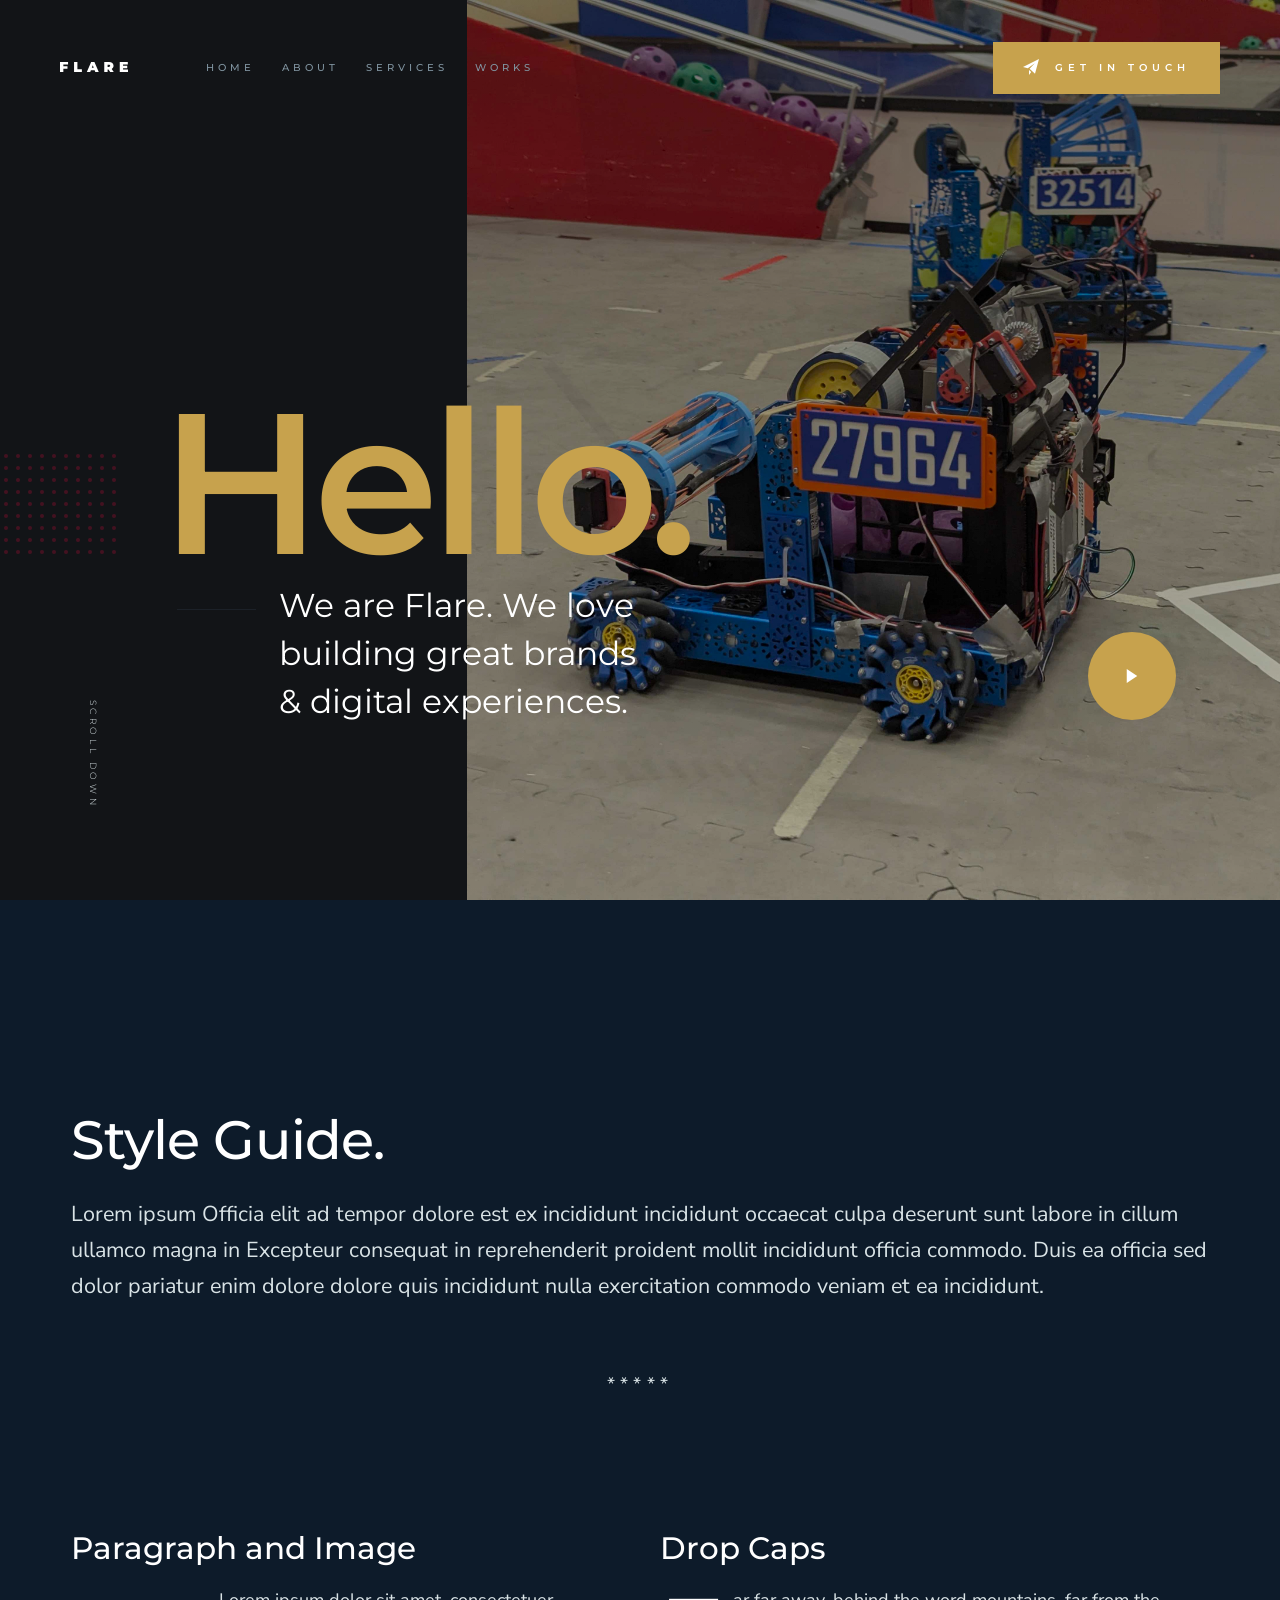
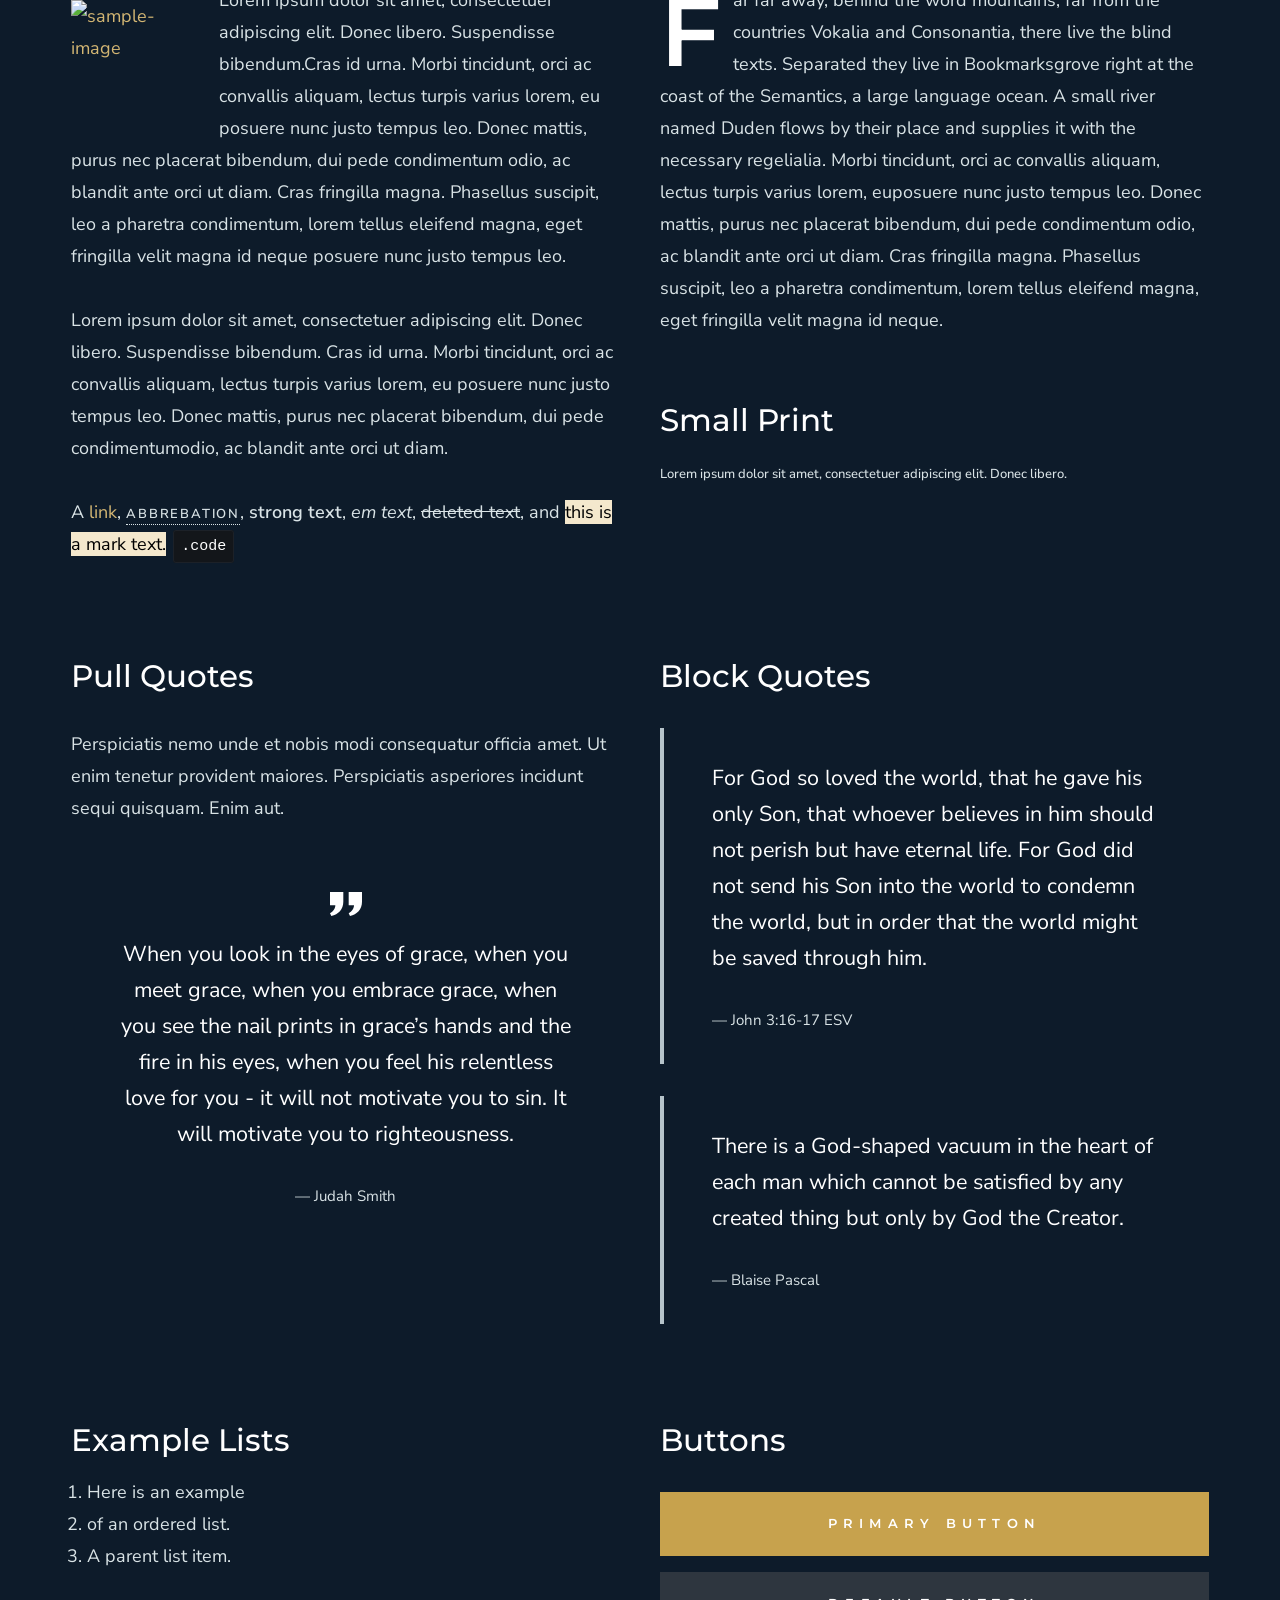
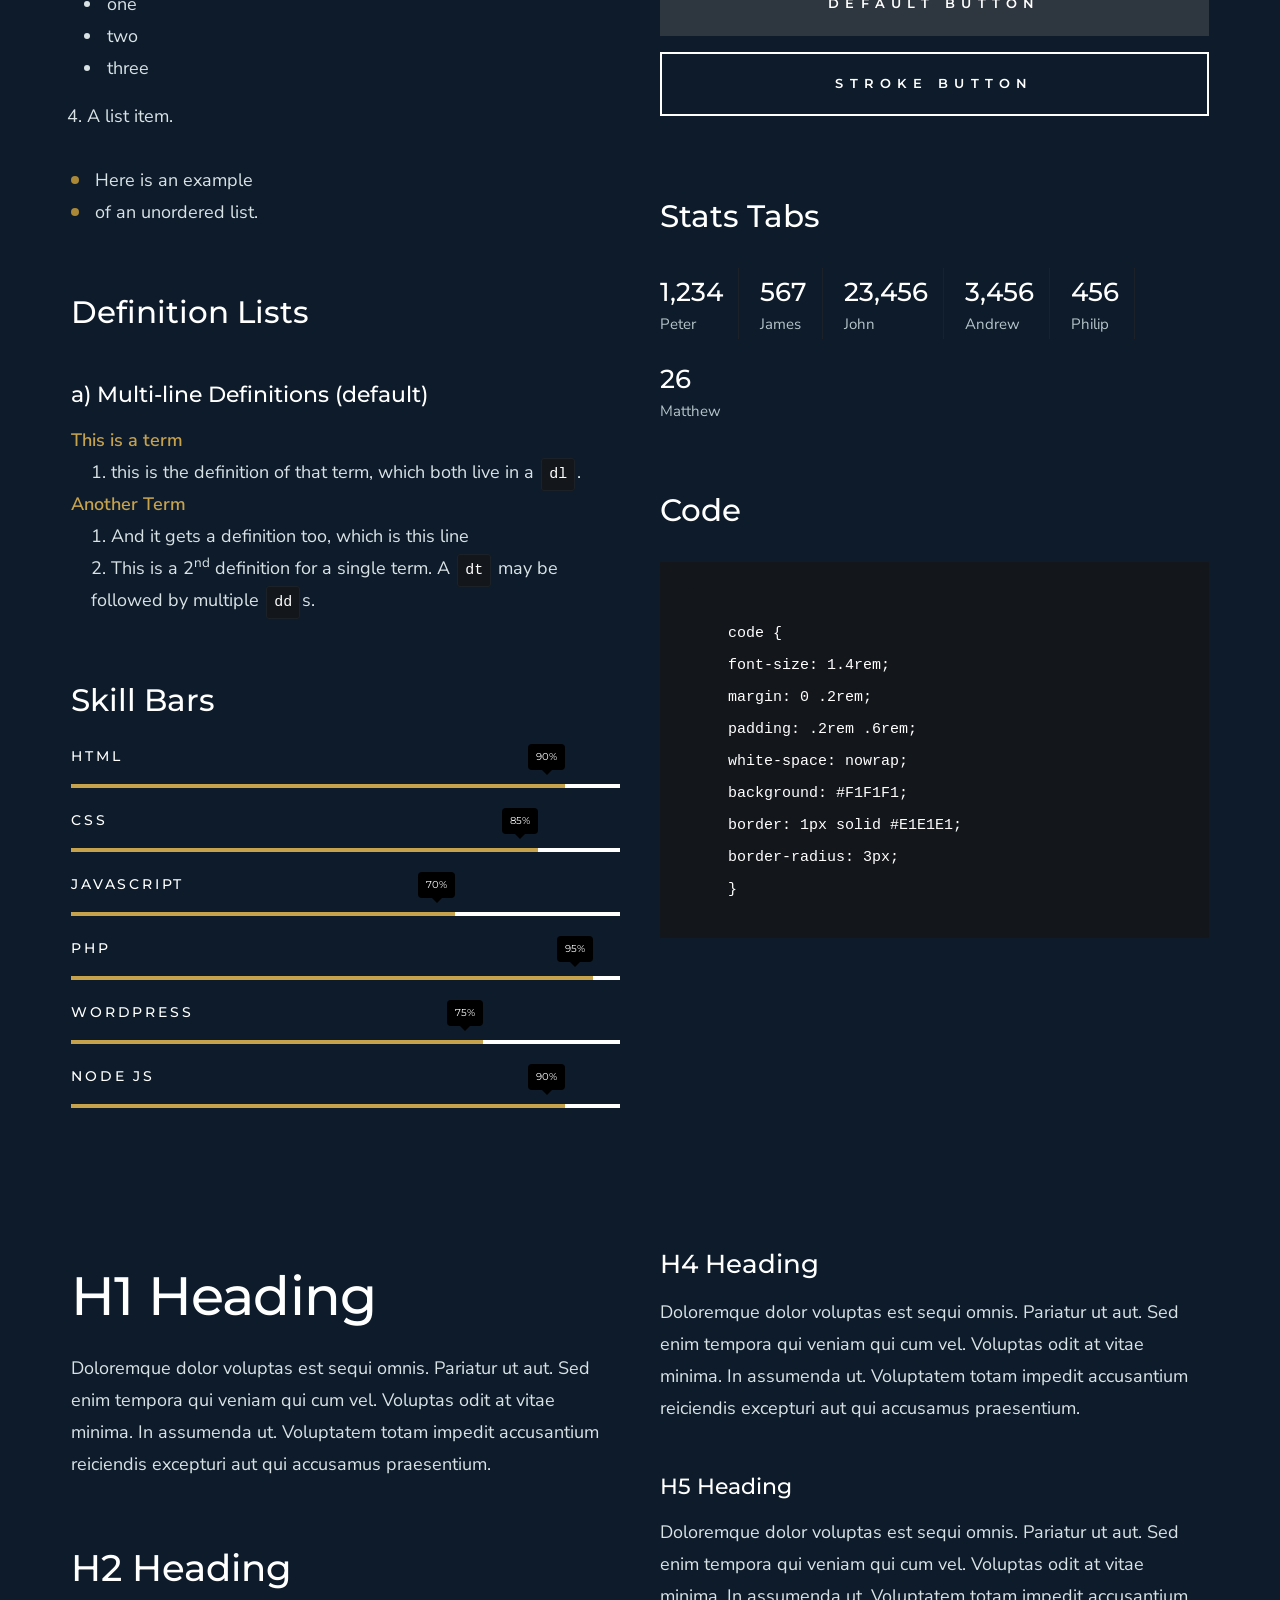
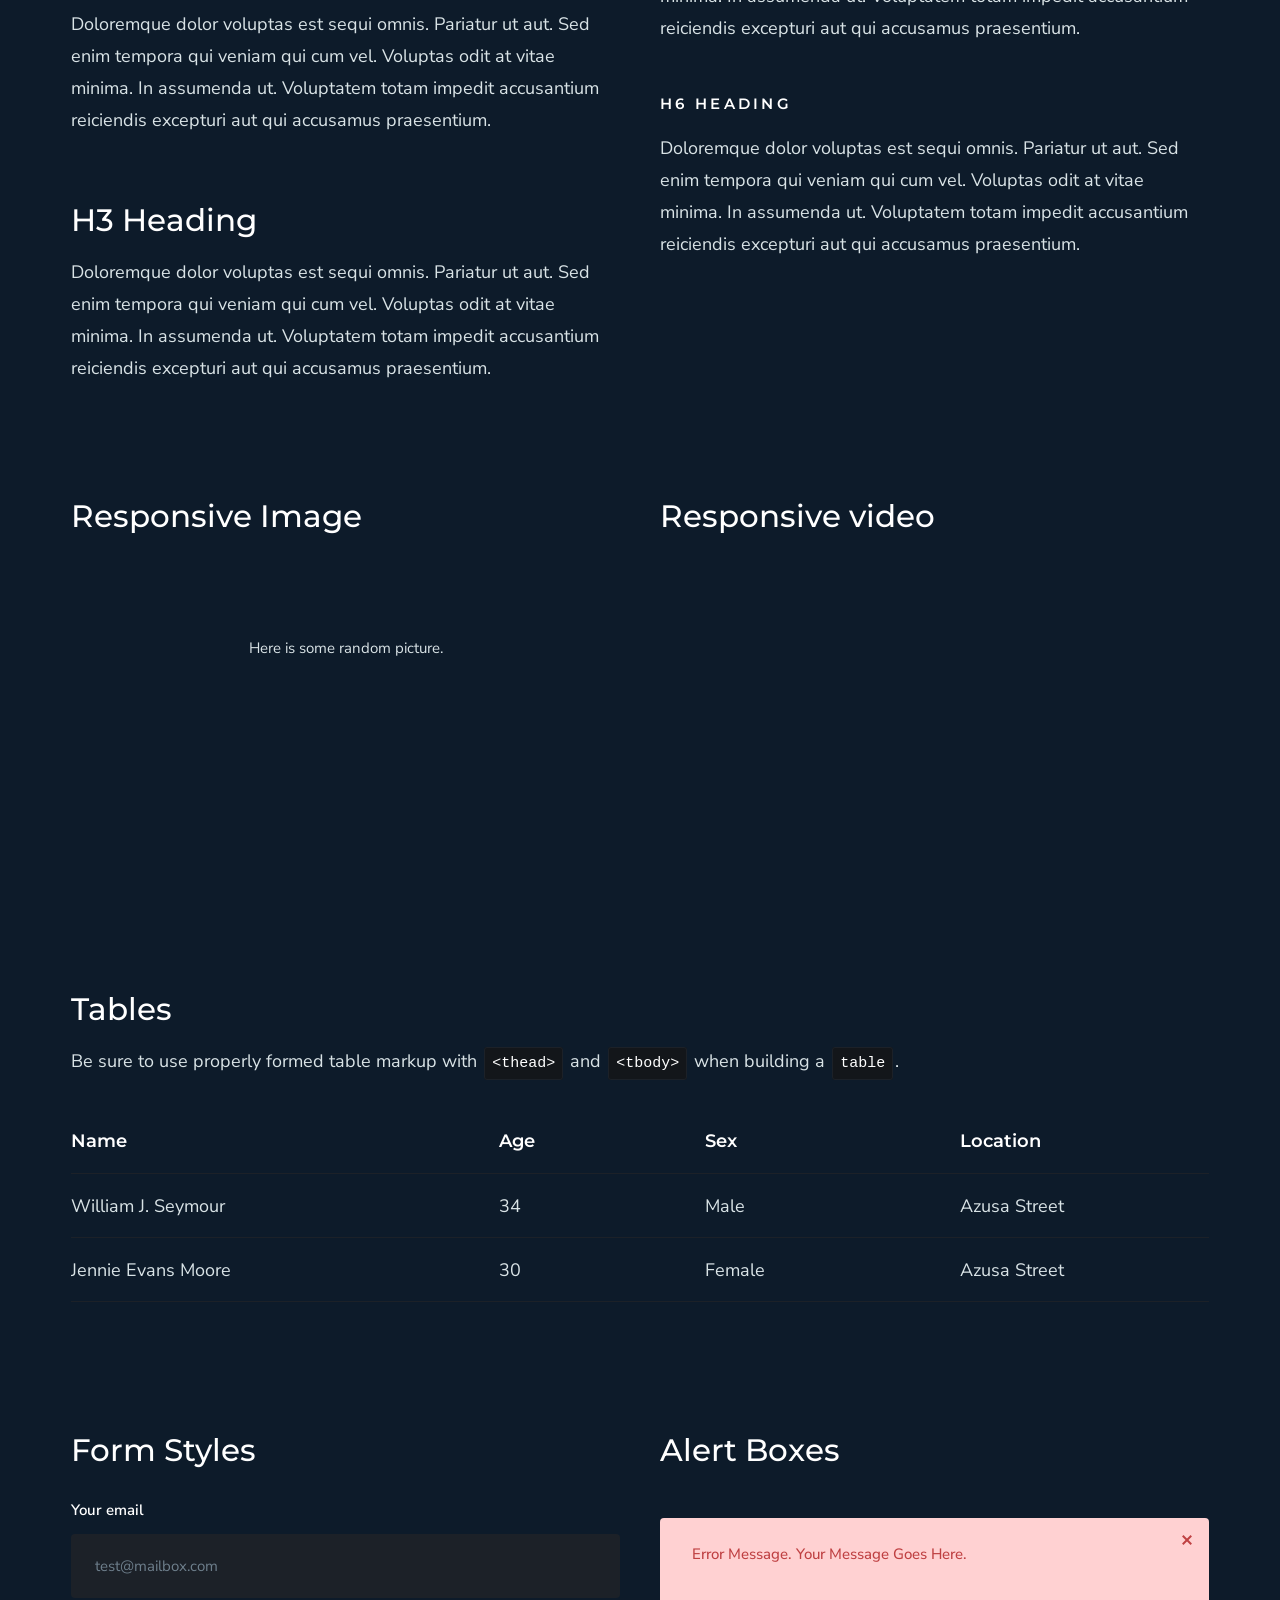
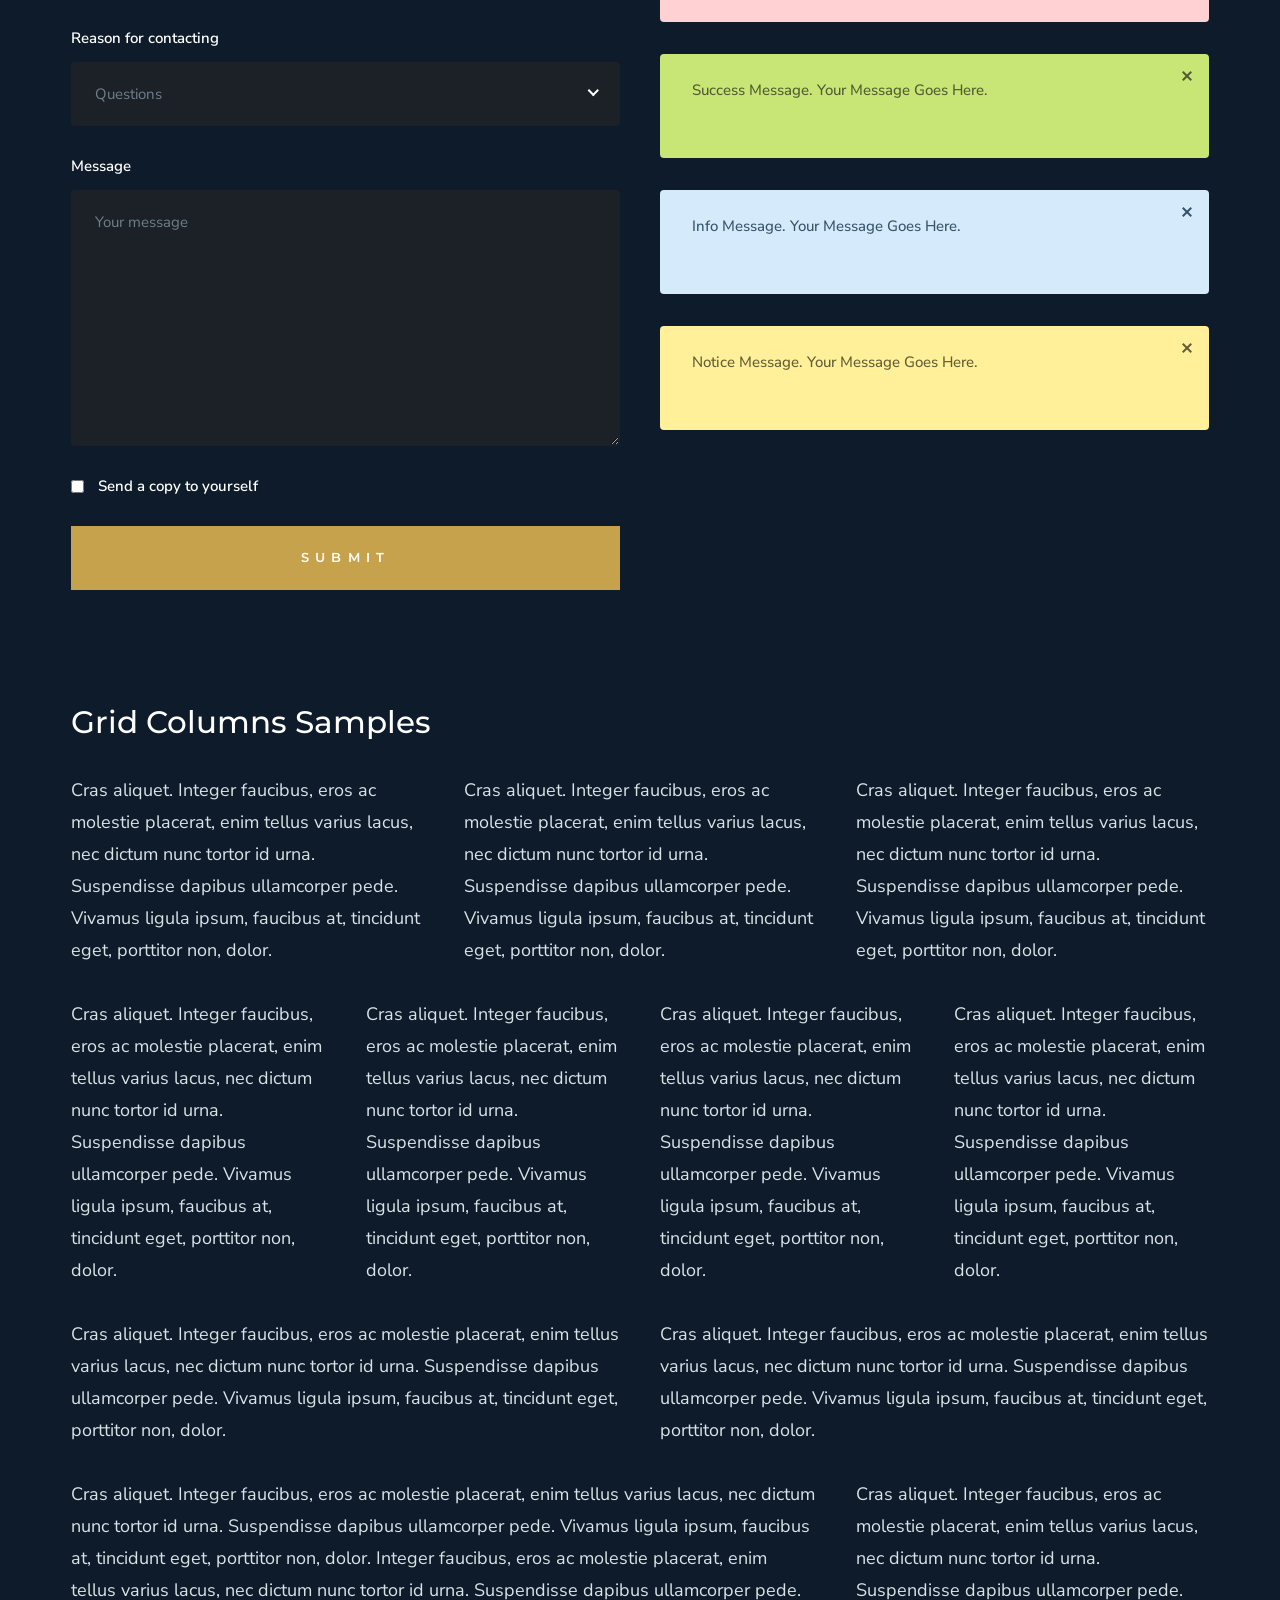
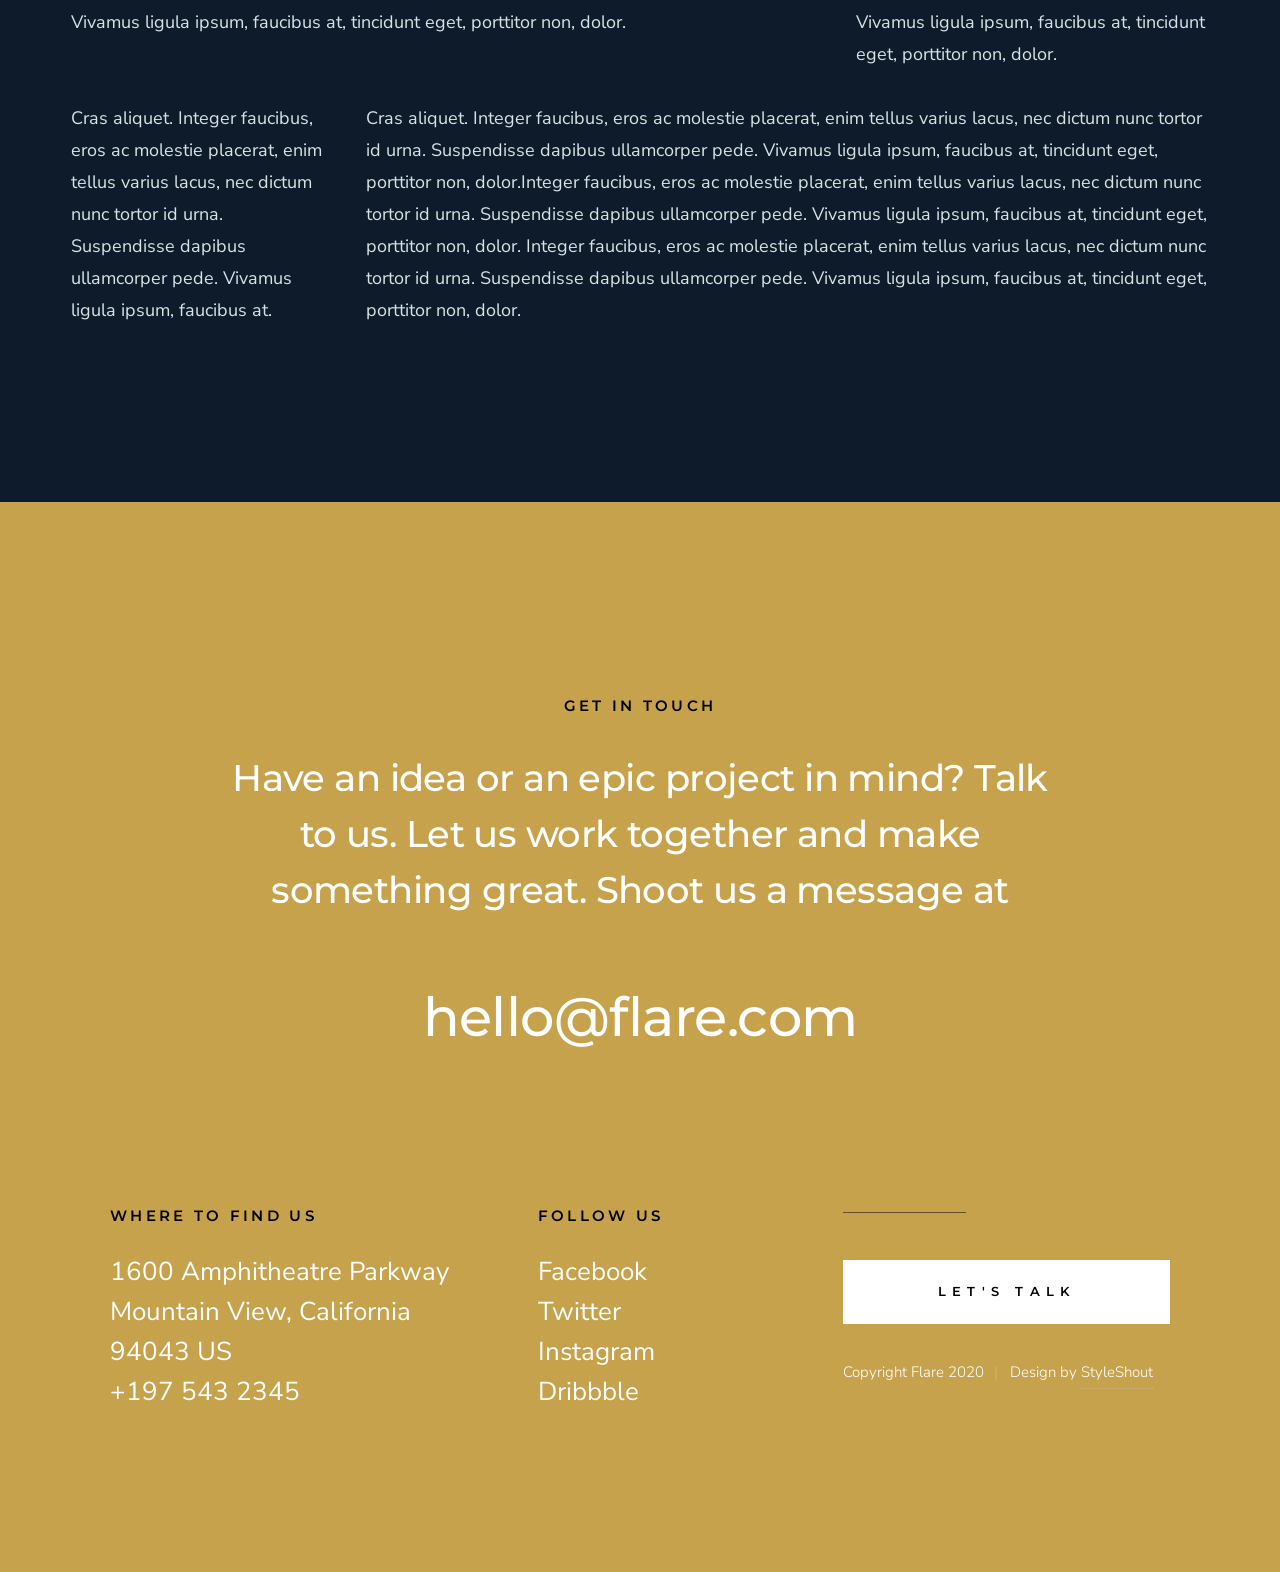
==== styles.html @ 4cb23b4b "init" ====
<!DOCTYPE html>
<html class="no-js" lang="en">
<head>

    <!--- basic page needs
    ================================================== -->
    <meta charset="utf-8">
    <title>Flare - Styles</title>
    <meta name="description" content="">
    <meta name="author" content="">

    <!-- mobile specific metas
    ================================================== -->
    <meta name="viewport" content="width=device-width, initial-scale=1">

    <!-- CSS
    ================================================== -->
    <link rel="stylesheet" href="css/styles.css">
    <link rel="stylesheet" href="css/vendor.css">

    <style type="text/css" media="screen">
        .s-styles { 
            background-color: var(--color-bg);
            padding-top: calc(6.5 * var(--space));
            padding-bottom: calc(4.5 * var(--space));
            position: relative;
        }
        .s-styles .intro h1 {
            margin-top: 0;
        }
    </style>

    <!-- script
    ================================================== -->
    <script src="js/modernizr.js"></script>
    <script defer src="js/fontawesome/all.min.js"></script>

    <!-- favicons
    ================================================== -->
    <link rel="apple-touch-icon" sizes="180x180" href="apple-touch-icon.png">
    <link rel="icon" type="image/png" sizes="32x32" href="favicon-32x32.png">
    <link rel="icon" type="image/png" sizes="16x16" href="favicon-16x16.png">
    <link rel="manifest" href="site.webmanifest">

</head>

<body id="top">


    <!-- preloader
    ================================================== -->
    <div id="preloader">
        <div id="loader" class="dots-fade">
            <div></div>
            <div></div>
            <div></div>
        </div>
    </div>


    <!-- header
    ================================================== -->
    <header class="s-header">

        <div class="s-header__logo">
            <a href="index.html">
                <img src="images/logo.svg" alt="Homepage">
            </a>
        </div>

        <div class="s-header__content">
    
            <nav class="s-header__nav-wrap">
                <ul class="s-header__nav">
                    <li><a href="index.html#hero" title="Intro">Home</a></li>
                    <li><a href="index.html#about" title="About">About</a></li>
                    <li><a href="index.html#services" title="Services">Services</a></li>
                    <li><a href="index.html#portfolio" title="Works">Works</a></li>
                </ul>
            </nav> <!-- end s-header__nav-wrap -->

            <a href="mailto:#0" class="btn btn--primary btn--small">
                <svg xmlns="http://www.w3.org/2000/svg" width="24" height="24" viewBox="0 0 24 24"><path d="M24 0l-6 22-8.129-7.239 7.802-8.234-10.458 7.227-7.215-1.754 24-12zm-15 16.668v7.332l3.258-4.431-3.258-2.901z"/></svg>
                Get In Touch
            </a>

        </div> <!-- end header-content -->

        <a class="s-header__menu-toggle" href="#0"><span>Menu</span></a>

    </header> <!-- end s-header -->


    <!-- hero
    ================================================== -->
    <section id="hero" class="s-hero target-section">

        <div class="s-hero__bg">
            <div class="gradient-overlay"></div>
        </div>

        <div class="row s-hero__content">
            <div class="column">

                <h1>Hello.</h1>
                <div class="s-hero__content-about">

                    <p>
                    We are Flare. We love <br>
                    building great brands <br>
                    & digital experiences.
                    </p>
    
                    <footer>
                        <div class="s-hero__content-social">
                            <a href="#0"><i class="fab fa-facebook-f" aria-hidden="true"></i></a>
                            <a href="#0"><i class="fab fa-twitter" aria-hidden="true"></i></a>
                            <a href="#0"><i class="fab fa-instagram" aria-hidden="true"></i></a>
                            <a href="#0"><i class="fab fa-dribbble" aria-hidden="true"></i></a>
                        </div>
                    </footer>
                </div>

            </div>
        </div>

        <div class="s-hero__video">
            <a class="s-hero__video-link" href="https://player.vimeo.com/video/117310401?color=01aef0&amp;title=0&amp;byline=0&amp;portrait=0" data-lity="">
                <svg xmlns="http://www.w3.org/2000/svg" width="24" height="24" viewBox="0 0 24 24"><path d="M21 12l-18 12v-24z"/></svg>
                <span class="s-hero__video-text">Play Video</span>
            </a>
        </div>

        <div class="s-hero__scroll">
            <a href="#styles" class="s-hero__scroll-link smoothscroll">
                Scroll Down
            </a>
        </div>

    </section> <!-- end s-hero -->


    <!-- s-styles
    ================================================== -->
    <section id="styles" class="s-styles">

        <div class="row">

            <div class="column large-12 intro">

                <h1>Style Guide.</h1>

                <p class="lead">Lorem ipsum Officia elit ad tempor dolore est ex incididunt incididunt occaecat culpa deserunt 
                sunt labore in cillum ullamco magna in Excepteur consequat in reprehenderit proident mollit incididunt officia commodo.
                Duis ea officia sed dolor pariatur enim dolore dolore quis incididunt nulla exercitation commodo veniam et ea incididunt.
                </p>

                <hr class="fancy">
            </div>

        </div> <!-- end row -->

        <div class="row">

            <div class="column large-6 tab-12">

                <h3>Paragraph and Image</h3>

                <p><a href="#"><img width="120" height="120" class="h-pull-left" alt="sample-image" src="images/sample-image.jpg"></a>
                Lorem ipsum dolor sit amet, consectetuer adipiscing elit. Donec libero. Suspendisse bibendum.Cras id urna. Morbi 
                tincidunt, orci ac convallis aliquam, lectus turpis varius lorem, eu posuere nunc justo tempus leo. Donec mattis, 
                purus nec placerat bibendum, dui pede condimentum odio, ac blandit ante orci ut diam. Cras fringilla magna. 
                Phasellus suscipit, leo a pharetra condimentum, lorem tellus eleifend magna, eget fringilla velit magna id 
                neque posuere nunc justo tempus leo. </p>

                <p>
                Lorem ipsum dolor sit amet, consectetuer adipiscing elit. Donec libero. Suspendisse bibendum. Cras id urna. 
                Morbi tincidunt, orci ac convallis aliquam, lectus turpis varius lorem, eu posuere nunc justo tempus leo. 
                Donec mattis, purus nec placerat bibendum, dui pede condimentumodio, ac blandit ante orci ut diam.	
                </p>

                <p>A <a href="#">link</a>,
                <abbr title="this really isn't a very good description">abbrebation</abbr>,
                <strong>strong text</strong>,
                <em>em text</em>,
                <del>deleted text</del>, and
                <mark>this is a mark text.</mark>
                <code>.code</code>
                </p>

            </div>

            <div class="column large-6 tab-12">

                <h3>Drop Caps</h3>

                <p class="drop-cap">Far far away, behind the word mountains, far from the countries Vokalia and Consonantia,
                there live the blind texts. Separated they live in Bookmarksgrove right at the coast of the
                Semantics, a large language ocean. A small river named Duden flows by their place and supplies it with the 
                necessary regelialia. Morbi tincidunt, orci ac convallis aliquam, lectus turpis varius lorem, 
                euposuere nunc justo tempus leo. Donec mattis, purus nec placerat bibendum, dui pede condimentum odio, 
                ac blandit ante orci ut diam. Cras fringilla magna. Phasellus suscipit, leo a pharetra condimentum, 
                lorem tellus eleifend magna, eget fringilla velit magna id neque.
                </p>

                <h3>Small Print</h3>

                <p><small>Lorem ipsum dolor sit amet, consectetuer adipiscing elit. Donec libero.</small></p>

            </div>

        </div> <!-- end row -->

        <div class="row">

            <div class="column large-6 tab-12">

                <h3 class="h-add-bottom">Pull Quotes</h3>

                <p>
                Perspiciatis nemo unde et nobis modi consequatur officia amet. Ut enim 
                tenetur provident maiores. Perspiciatis asperiores incidunt sequi 
                quisquam. Enim aut. 
                </p>

                <figure class="pull-quote">
                    <blockquote>
                        <p>
                        When you look in the eyes of grace, when you meet grace, 
                        when you embrace grace, when you see the nail prints in 
                        grace’s hands and the fire in his eyes, when you feel his 
                        relentless love for you - it will not motivate you to sin. 
                        It will motivate you to righteousness.
                        </p>

                        <footer>
                            <cite>Judah Smith</cite>
                        </footer>
                    </blockquote>
                </figure>

            </div>

            <div class="column large-6 tab-12">

                <h3 class="h-add-bottom">Block Quotes</h3>

                <blockquote cite="http://where-i-got-my-info-from.com">
                    <p>
                    For God so loved the world, that he gave his only Son, that whoever believes in 
                    him should not perish but have eternal life. For God did not send his Son into 
                    the world to condemn the world, but in order that the world might be 
                    saved through him.
                    </p>

                    <footer>
                        <cite>
                            <a href="#0">John 3:16-17 ESV</a>
                        </cite>
                    </footer>

                </blockquote>

                <blockquote>
                    <p>There is a God-shaped vacuum in the heart of each man which cannot be satisfied 
                    by any created thing but only by God the Creator.</p>

                    <footer>
                        <cite>Blaise Pascal</cite>
                    </footer>

                </blockquote>

            </div>

        </div> <!-- end row -->

        <div class="row h-add-half-bottom">

            <div class="column large-6 tab-12">

                <h3>Example Lists</h3>

                <ol>
                    <li>Here is an example</li>
                    <li>of an ordered list.</li>
                    <li>A parent list item.
                        <ul>
                            <li>one</li>
                            <li>two</li>
                            <li>three</li>
                        </ul>
                        </li>
                        <li>A list item.</li>
                    </ol>

                <ul class="disc">
                    <li>Here is an example</li>
                    <li>of an unordered list.</li>
                </ul>

                <h3>Definition Lists</h3>

                <h5>a) Multi-line Definitions (default) </h5>

                <dl class="dictionary-style">
                    <dt><strong>This is a term</strong></dt>
                        <dd>this is the definition of that term, which both live in a <code>dl</code>.</dd>
                    <dt><strong>Another Term</strong></dt>
                        <dd>And it gets a definition too, which is this line</dd>
                        <dd>This is a 2<sup>nd</sup> definition for a single term. A <code>dt</code> may be followed by multiple <code>dd</code>s.</dd>
                </dl>

                <h3 class="h-add-bottom">Skill Bars</h3>

                <ul class="skill-bars">
                    <li>
                    <div class="progress percent90"><span>90%</span></div>
                    <strong>HTML</strong>
                    </li>
                    <li>
                    <div class="progress percent85"><span>85%</span></div>
                    <strong>CSS</strong>
                    </li>
                    <li>
                    <div class="progress percent70"><span>70%</span></div>
                    <strong>Javascript</strong>
                    </li>
                    <li>
                    <div class="progress percent95"><span>95%</span></div>
                    <strong>PHP</strong>
                    </li>
                    <li>
                    <div class="progress percent75"><span>75%</span></div>
                    <strong>Wordpress</strong>
                    </li>
                    <li>
                    <div class="progress percent90"><span>90%</span></div>
                    <strong>Node JS</strong>
                    </li>
                </ul>

            </div>

            <div class="column large-6 tab-12">

                <h3 class="h-add-bottom">Buttons</h3>

                <p>
                    <a class="btn btn--primary h-full-width" href="#0">Primary Button</a>
                    <a class="btn h-full-width" href="#0">Default Button</a>
                    <a class="btn btn--stroke h-full-width" href="#0">Stroke Button</a>
                </p>

                <h3>Stats Tabs</h3>

                <ul class="stats-tabs">
                    <li><a href="#0">1,234 <em>Peter</em></a></li>
                    <li><a href="#0">567 <em>James</em></a></li>
                    <li><a href="#0">23,456 <em>John</em></a></li>
                    <li><a href="#0">3,456 <em>Andrew</em></a></li>
                    <li><a href="#0">456 <em>Philip</em></a></li>
                    <li><a href="#0">26 <em>Matthew</em></a></li>
                </ul>

                <h3 class="h-add-bottom">Code</h3>
<pre><code>
    code {
    font-size: 1.4rem;
    margin: 0 .2rem;
    padding: .2rem .6rem;
    white-space: nowrap;
    background: #F1F1F1;
    border: 1px solid #E1E1E1;	
    border-radius: 3px;
    }
</code></pre>

            </div>

        </div> <!-- end row -->

        <div class="row h-add-half-bottom">

            <div class="column large-6 tab-12">
                    
                <h1>H1 Heading</h1>
                <p>Doloremque dolor voluptas est sequi omnis. Pariatur ut aut. Sed enim tempora qui veniam qui cum vel. 
                Voluptas odit at vitae minima. In assumenda ut. Voluptatem totam impedit accusantium reiciendis excepturi aut qui accusamus praesentium.</p>

                <h2>H2 Heading</h2>
                <p>Doloremque dolor voluptas est sequi omnis. Pariatur ut aut. Sed enim tempora qui veniam qui cum vel. 
                Voluptas odit at vitae minima. In assumenda ut. Voluptatem totam impedit accusantium reiciendis excepturi aut qui accusamus praesentium.</p>

                <h3>H3 Heading</h3>
                <p>Doloremque dolor voluptas est sequi omnis. Pariatur ut aut. Sed enim tempora qui veniam qui cum vel. 
                Voluptas odit at vitae minima. In assumenda ut. Voluptatem totam impedit accusantium reiciendis excepturi aut qui accusamus praesentium.</p>

                
            </div>

            <div class="column large-6 tab-12">
                <h4>H4 Heading</h4>
                <p>Doloremque dolor voluptas est sequi omnis. Pariatur ut aut. Sed enim tempora qui veniam qui cum vel. 
                Voluptas odit at vitae minima. In assumenda ut. Voluptatem totam impedit accusantium reiciendis excepturi aut qui accusamus praesentium.</p>

                <h5>H5 Heading</h5>
                <p>Doloremque dolor voluptas est sequi omnis. Pariatur ut aut. Sed enim tempora qui veniam qui cum vel. 
                Voluptas odit at vitae minima. In assumenda ut. Voluptatem totam impedit accusantium reiciendis excepturi aut qui accusamus praesentium.</p>

                <h6>H6 Heading</h6>
                <p>Doloremque dolor voluptas est sequi omnis. Pariatur ut aut. Sed enim tempora qui veniam qui cum vel. 
                Voluptas odit at vitae minima. In assumenda ut. Voluptatem totam impedit accusantium reiciendis excepturi aut qui accusamus praesentium.</p>
    
                
            </div>

        </div> <!-- end row -->

        <div class="row h-add-half-bottom">

            <div class="column large-6 tab-12">

                <h3 class="h-add-bottom">Responsive Image</h3>

                <figure>
                    <img src="images/wheel-500.jpg" 
                    srcset="images/wheel-1000.jpg 1000w, 
                    images/wheel-500.jpg 500w" 
                    sizes="(max-width: 1000px) 100vw, 1000px" alt="">

                    <figcaption>
                        Here is some random picture.
                    </figcaption>
                </figure>

            </div>

            <div class="column large-6 tab-12">

                <h3 class="h-add-bottom">Responsive video</h3>

                <div class="video-container">
                <iframe src="https://player.vimeo.com/video/14592941?color=00a650&title=0&byline=0&portrait=0" width="500" height="281" frameborder="0" webkitallowfullscreen mozallowfullscreen allowfullscreen></iframe> 
                </div>

            </div>
            
        </div> <!-- end row -->

        <div class="row h-add-bottom">

            <div class="column large-12">

                <h3>Tables</h3>
                <p>Be sure to use properly formed table markup with <code>&lt;thead&gt;</code> and <code>&lt;tbody&gt;</code> when building a <code>table</code>.</p>

                <div class="table-responsive">

                    <table>
                            <thead>
                            <tr>
                                <th>Name</th>
                                <th>Age</th>
                                <th>Sex</th>
                                <th>Location</th>
                            </tr>
                            </thead>
                            <tbody>
                            <tr>
                                <td>William J. Seymour</td>
                                <td>34</td>
                                <td>Male</td>
                                <td>Azusa Street</td>
                            </tr>
                            <tr>
                                <td>Jennie Evans Moore</td>
                                <td>30</td>
                                <td>Female</td>
                                <td>Azusa Street</td>
                            </tr>
                            </tbody>
                    </table>

                </div>

            </div>
            
        </div> <!-- end row -->


        <div class="row">

            <div class="column large-6 tab-12">

                <h3 class="h-add-bottom">Form Styles</h3>

                <form>
                    <div>
                        <label for="sampleInput">Your email</label>
                        <input class="h-full-width" type="email" placeholder="test@mailbox.com" id="sampleInput">
                    </div>
                    <div>
                        <label for="sampleRecipientInput">Reason for contacting</label>
                        <div class="ss-custom-select">
                            <select class="h-full-width" id="sampleRecipientInput">
                                <option value="Option 1">Questions</option>
                                <option value="Option 2">Report</option>
                                <option value="Option 3">Others</option>
                            </select>
                        </div>
                    </div>
                    
                    <label for="exampleMessage">Message</label>
                    <textarea class="h-full-width" placeholder="Your message" id="exampleMessage"></textarea>

                    <label class="h-add-bottom">
                        <input type="checkbox">
                        <span class="label-text">Send a copy to yourself</span>
                    </label>
                
                    <input class="btn--primary h-full-width" type="submit" value="Submit">
                </form>

            </div>

            <div class="column large-6 tab-12">

                <h3>Alert Boxes</h3>

                <br>
                
                <div class="alert-box alert-box--error hideit">
                    <p>Error Message. Your Message Goes Here.</p>
                    <i class="fa fa-times alert-box__close" aria-hidden="true"></i>
                </div><!-- end error -->
                        
                <div class="alert-box alert-box--success hideit">
                    <p>Success Message. Your Message Goes Here.</p>
                    <i class="fa fa-times alert-box__close" aria-hidden="true"></i>
                </div><!-- end success -->
                        
                <div class="alert-box alert-box--info hideit">
                    <p>Info Message. Your Message Goes Here.</p>
                    <i class="fa fa-times alert-box__close" aria-hidden="true"></i>
                </div><!-- end info -->
                        
                <div class="alert-box alert-box--notice hideit">
                    <p>Notice Message. Your Message Goes Here.</p>
                    <i class="fa fa-times alert-box__close" aria-hidden="true"></i>
                </div><!-- end notice -->
            
            </div>

        </div> <!-- end row -->

        <div class="row">

            <div class="large-12 column">
               <h3 class="h-add-bottom">Grid Columns Samples</h3>
            </div>
   
        </div> <!-- Row End-->


        <div class="row">
   
            <div class="large-4 mob-12 column">
                <p>
                Cras aliquet. Integer faucibus, eros ac molestie placerat, enim tellus varius lacus,
                nec dictum nunc tortor id urna. Suspendisse dapibus ullamcorper pede. Vivamus ligula ipsum,
                faucibus at, tincidunt eget, porttitor non, dolor. 
                </p>
             </div>
   
            <div class="large-4 mob-12 column">
                <p>
                Cras aliquet. Integer faucibus, eros ac molestie placerat, enim tellus varius lacus,
                nec dictum nunc tortor id urna. Suspendisse dapibus ullamcorper pede. Vivamus ligula ipsum,
                faucibus at, tincidunt eget, porttitor non, dolor. 
                </p>
            </div>
   
            <div class="large-4 mob-12 column">
                <p>
                Cras aliquet. Integer faucibus, eros ac molestie placerat, enim tellus varius lacus,
                nec dictum nunc tortor id urna. Suspendisse dapibus ullamcorper pede. Vivamus ligula ipsum,
                faucibus at, tincidunt eget, porttitor non, dolor. 
                </p>
            </div>
   
        </div>
   
        <div class="row">
   
            <div class="large-3 tab-6 mob-12 column">
                <p>
                Cras aliquet. Integer faucibus, eros ac molestie placerat, enim tellus varius lacus,
                nec dictum nunc tortor id urna. Suspendisse dapibus ullamcorper pede. Vivamus ligula ipsum,
                faucibus at, tincidunt eget, porttitor non, dolor. 
                </p>
            </div>
   
            <div class="large-3 tab-6 mob-12 column">
                <p>
                Cras aliquet. Integer faucibus, eros ac molestie placerat, enim tellus varius lacus,
                nec dictum nunc tortor id urna. Suspendisse dapibus ullamcorper pede. Vivamus ligula ipsum,
                faucibus at, tincidunt eget, porttitor non, dolor. 
                </p>
            </div>
   
            <div class="large-3 tab-6 mob-12 column">
                <p>
                Cras aliquet. Integer faucibus, eros ac molestie placerat, enim tellus varius lacus,
                nec dictum nunc tortor id urna. Suspendisse dapibus ullamcorper pede. Vivamus ligula ipsum,
                faucibus at, tincidunt eget, porttitor non, dolor. 
                </p>
            </div>
   
            <div class="large-3 tab-6 mob-12 column">
                <p>
                Cras aliquet. Integer faucibus, eros ac molestie placerat, enim tellus varius lacus,
                nec dictum nunc tortor id urna. Suspendisse dapibus ullamcorper pede. Vivamus ligula ipsum,
                faucibus at, tincidunt eget, porttitor non, dolor. 
                </p>
            </div>
   
        </div>
   
        <div class="row">
   
            <div class="large-6 mob-12 column">
                <p>
                Cras aliquet. Integer faucibus, eros ac molestie placerat, enim tellus varius lacus,
                nec dictum nunc tortor id urna. Suspendisse dapibus ullamcorper pede. Vivamus ligula ipsum,
                faucibus at, tincidunt eget, porttitor non, dolor. 
                </p>
            </div>
   
            <div class="large-6 mob-12 column">
                <p>
                Cras aliquet. Integer faucibus, eros ac molestie placerat, enim tellus varius lacus,
                nec dictum nunc tortor id urna. Suspendisse dapibus ullamcorper pede. Vivamus ligula ipsum,
                faucibus at, tincidunt eget, porttitor non, dolor. 
                </p>
            </div>
   
        </div>
   
        <div class="row">
   
            <div class="large-8 tab-7 mob-12 column">
                <p>
                Cras aliquet. Integer faucibus, eros ac molestie placerat, enim tellus varius lacus,
                nec dictum nunc tortor id urna. Suspendisse dapibus ullamcorper pede. Vivamus ligula ipsum,
                faucibus at, tincidunt eget, porttitor non, dolor. Integer faucibus, eros ac molestie placerat, enim tellus varius lacus,
                nec dictum nunc tortor id urna. Suspendisse dapibus ullamcorper pede. Vivamus ligula ipsum,
                faucibus at, tincidunt eget, porttitor non, dolor.
                </p>
            </div>
   
            <div class="large-4 tab-5 mob-12 column">
                <p>
                Cras aliquet. Integer faucibus, eros ac molestie placerat, enim tellus varius lacus,
                nec dictum nunc tortor id urna. Suspendisse dapibus ullamcorper pede. Vivamus ligula ipsum,
                faucibus at, tincidunt eget, porttitor non, dolor. 
                </p>
            </div>
   
         </div>
   
         <div class="row">
   
            <div class="large-3 tab-5 mob-12 column">
                <p>
                Cras aliquet. Integer faucibus, eros ac molestie placerat, enim tellus varius lacus,
                nec dictum nunc tortor id urna. Suspendisse dapibus ullamcorper pede. Vivamus ligula ipsum,
                faucibus at. 
                </p>
             </div>
   
            <div class="large-9 tab-7 mob-12 column">
                <p>
                Cras aliquet. Integer faucibus, eros ac molestie placerat, enim tellus varius lacus,
                nec dictum nunc tortor id urna. Suspendisse dapibus ullamcorper pede. Vivamus ligula ipsum,
                faucibus at, tincidunt eget, porttitor non, dolor.Integer faucibus, eros ac molestie placerat, enim tellus varius lacus,
                nec dictum nunc tortor id urna. Suspendisse dapibus ullamcorper pede. Vivamus ligula ipsum,
                faucibus at, tincidunt eget, porttitor non, dolor. Integer faucibus, eros ac molestie placerat, enim tellus varius lacus,
                nec dictum nunc tortor id urna. Suspendisse dapibus ullamcorper pede. Vivamus ligula ipsum,
                faucibus at, tincidunt eget, porttitor non, dolor.
                </p>
             </div>
   
         </div> 

    </section> <!-- end s-styles -->


    <!-- contact
    ================================================== -->
    <section class="s-contact">

        <div class="row narrower s-contact__top h-text-center">
            <div class="column">
                <h3 class="h6">Get In Touch</h3>
                <h1 class="display-1">
                Have an idea or an epic project in mind? Talk to
                us. Let us work together and make something great.
                Shoot us a message at
                </h1>
            </div>
        </div> <!-- s-footer__top -->

        <div class="row h-text-center">
            <div class="column">
                <p class="s-contact__email">
                    <a href="mailto:#0">hello@flare.com</a>
                </p>
            </div>
        </div>

    </section>  <!-- end s-contact -->


    <!-- footer
    ================================================== -->
    <footer class="s-footer">
        <div class="row row-y-top">

            <div class="column large-8 medium-12">
                <div class="row">
                    <div class="column large-7 tab-12 s-footer__block">
                        <h4 class="h6">Where to Find Us</h4>
        
                        <p>
                        1600 Amphitheatre Parkway <br>
                        Mountain View, California <br>
                        94043  US <br>
                        <a href="tel:197-543-2345">+197 543 2345</a>
                        </p>
                    </div>
        
                    <div class="column large-5 tab-12 s-footer__block">
                        <h4 class="h6">Follow Us</h4 class="h6">
        
                        <ul class="s-footer__list">
                            <li><a href="#0">Facebook</a></li>
                            <li><a href="#0">Twitter</a></li>
                            <li><a href="#0">Instagram</a></li>
                            <li><a href="#0">Dribbble</a></li>
                        </ul>
                    </div>
                </div>
            </div>

            <div class="column large-4 medium-12 s-footer__block--end">
                <a href="mailto:#0" class="btn h-full-width">Let's Talk</a>

                <div class="ss-copyright">
                    <span>Copyright Flare 2020</span> 
                    <span>Design by <a href="https://www.styleshout.com/">StyleShout</a></span>
                </div>
            </div>

            <div class="ss-go-top">
                <a class="smoothscroll" title="Back to Top" href="#top">
                    top
                </a>
            </div> <!-- end ss-go-top -->

        </div>
    </footer>


    <!-- Java Script
    ================================================== -->
    <script src="js/jquery-3.2.1.min.js"></script>
    <script src="js/plugins.js"></script>
    <script src="js/main.js"></script>

</body>

</html>
---- css/styles.css ----
/* =================================================================== 
 * Flare Main Stylesheet
 * Template Ver. 1.0.0
 * 03-19-2020
 * ------------------------------------------------------------------
 *
 * TOC:
 * # settings and variables
 *      ## fonts
 *      ## colors
 *      ## vertical spacing and typescale
 *      ## grid variables
 * # normalize
 * # basic/base setup styles
 *      ## media
 *      ## typography resets
 *      ## links
 *      ## inputs
 * # Grid v3.0.0
 *      ## medium screen devices
 *      ## tablets
 *      ## mobile devices
 *      ## small mobile devices <= 400px
 * # block grids
 *      ## block grids - medium screen devices
 *      ## block grids - tablets
 *      ## block grids - mobile devices
 *      ## block grids - small mobile devices <= 400px
 * # MISC
 * # custom grid, block grid STACK breakpoints 
 * # base style overrides
 *      ## links
 * # typography & general theme styles
 *      ## lists
 *      ## responsive video container
 *      ## floated image
 *      ## tables
 *      ## spacing
 * # preloader
 * # forms 
 *      ## style placeholder text
 *      ## change autocomplete styles in Chrome
 * # buttons
 * # additional components
 *      ## additional typo styles
 *      ## skillbars
 *      ## alert box
 * # common and reusable styles
 *      ## item list 
 *      ## slick slider 
 * # site header
 *      ## header logo
 *      ## main navigation
 *      ## mobile menu toggle
 *      ## header contact button
 * # hero
 *      ## hero content
 *      ## hero video
 *      ## hero scroll
 *      ## animate intro content
 *      ## animations
 * # about
 *      ## about photo
 *      ## about process
 * # services
 * # portfolio
 *      ## portfolio list
 * # clients
 *      ## clients slider
 *      ## testimonials
 * # contact
 * # footer
 *      ## footer block
 *      ## footer list
 *      ## copyright
 *      ## go top
 *
 * ------------------------------------------------------------------ */



/* ===================================================================
 * # settings and variables
 *
 * ------------------------------------------------------------------- */

/* ------------------------------------------------------------------- 
 * ## fonts
 * ------------------------------------------------------------------- */

@import url("https://fonts.googleapis.com/css?family=Montserrat:300,300i,400,400i,500,500i,600,600i,700,700i|Nunito+Sans:300,300i,400,400i,600,600i,700,700i&display=swap");

:root {
    --font-1: "Nunito Sans", sans-serif;
    --font-2: "Montserrat", sans-serif;

    /* monospace
     */
    --font-mono: Consolas, "Andale Mono", Courier, "Courier New", monospace;
}


/* ------------------------------------------------------------------- 
 * ## colors
 * ------------------------------------------------------------------- */
:root {
    /* color-1(#c9a84c) - gold/amber primary
     * color-2(#e0c97a) - gold lighter
     * color-3(#f2e8cc) - cream/off-white accent
     */
    --color-1: hsla(42, 52%, 54%, 1);
    --color-2: hsla(42, 65%, 67%, 1);
    --color-3: hsla(42, 65%, 88%, 1);
    /* theme color variations
     */
    --color-1-lighter: hsla(42, 52%, 74%, 1);
    --color-1-light  : hsla(42, 52%, 64%, 1);
    --color-1-dark   : hsla(42, 52%, 44%, 1);
    --color-1-darker : hsla(42, 52%, 34%, 1);
    --color-2-lighter: hsla(42, 65%, 87%, 1);
    --color-2-light  : hsla(42, 65%, 77%, 1);
    --color-2-dark   : hsla(42, 65%, 57%, 1);
    --color-2-darker : hsla(42, 65%, 47%, 1);
    /* feedback colors
     * color-error(#ffd1d2), color-success(#c8e675), 
     * color-info(#d7ecfb), color-notice(#fff099)
     */
    --color-error          : hsla(359, 100%, 91%, 1);
    --color-success        : hsla(76, 69%, 68%, 1);
    --color-info           : hsla(205, 82%, 91%, 1);
    --color-notice         : hsla(51, 100%, 80%, 1);
    --color-error-content  : hsla(359, 50%, 50%, 1);
    --color-success-content: hsla(76, 29%, 28%, 1);
    --color-info-content   : hsla(205, 32%, 31%, 1);
    --color-notice-content : hsla(51, 30%, 30%, 1);
    /* shades 
     * generated using 
     * Tint & Shade Generator 
     * (https://maketintsandshades.com/)
     */
    --color-black  : #000000;
    --color-gray-19: #0a0c0f;
    --color-gray-18: #13161a;
    --color-gray-17: #1c2128;
    --color-gray-16: #252b33;
    --color-gray-15: #2e363f;
    --color-gray-14: #37404a;
    --color-gray-13: #404b55;
    --color-gray-12: #4a5560;
    --color-gray-11: #53606b;
    --color-gray-10: #5c6b76;
    --color-gray-9 : #6e7f8c;
    --color-gray-8 : #8094a0;
    --color-gray-7 : #92a4ae;
    --color-gray-6 : #a4b4bc;
    --color-gray-5 : #b6c4ca;
    --color-gray-4 : #c8d4d8;
    --color-gray-3 : #d9e3e6;
    --color-gray-2 : #ebf1f3;
    --color-gray-1 : #f5f8f9;
    --color-white  : #ffffff;
    /* text
     */
    --color-text       : var(--color-gray-3);
    --color-text-dark  : var(--color-white);
    --color-text-light : var(--color-gray-5);
    --color-placeholder: var(--color-gray-9);
    /* buttons
     */
    --color-btn                   : var(--color-gray-15);
    --color-btn-text              : var(--color-white);
    --color-btn-hover             : var(--color-white);
    --color-btn-hover-text        : var(--color-black);
    --color-btn-primary           : var(--color-1);
    --color-btn-primary-text      : var(--color-white);
    --color-btn-primary-hover     : var(--color-white);
    --color-btn-primary-hover-text: var(--color-black);
    --color-btn-stroke            : var(--color-white);
    --color-btn-stroke-text       : var(--color-white);
    --color-btn-stroke-hover      : var(--color-white);
    --color-btn-stroke-hover-text : var(--color-black);
    /* others
     */
    --color-body  : var(--color-1);
    --color-bg    : #0D1B2A;
    --color-border: var(--color-gray-17);
}


/* ------------------------------------------------------------------- 
 * ## vertical spacing and typescale
 * ------------------------------------------------------------------- */
:root {

    /* spacing
     * base font size: 18px 
     * vertical space unit : 32px
     */
    --base-size     : 62.5%;
    --base-font-size: 1.8rem;
    --space         : 3.2rem;

    /* vertical spacing 
     */
    --vspace-0_25: calc(0.25 * var(--space));
    --vspace-0_5 : calc(0.5 * var(--space));
    --vspace-0_75: calc(0.75 * var(--space));
    --vspace-1   : calc(var(--space));
    --vspace-1_25: calc(1.25 * var(--space));
    --vspace-1_5 : calc(1.5 * var(--space));
    --vspace-1_75: calc(1.75 * var(--space));
    --vspace-2   : calc(2 * var(--space));
    --vspace-2_5 : calc(2.5 * var(--space));
    --vspace-3   : calc(3 * var(--space));
    --vspace-3_5 : calc(3.5 * var(--space));
    --vspace-4   : calc(4 * var(--space));

    /* type scale
     * ratio 1:2 | base: 18px
     * -------------------------------------------------------
     *
     * --text-display-3 = (77.40px)
     * --text-display-2 = (64.50px)
     * --text-display-1 = (53.75px)
     * --text-xxxl      = (44.79px)
     * --text-xxl       = (37.32px)
     * --text-xl        = (31.10px)
     * --text-lg        = (25.92px)
     * --text-md        = (21.60px)
     * --text-size      = (18.00px) BASE
     * --text-sm        = (15.00px)
     * --text-xs        = (12.50px)
     *
     * -------------------------------------------------------
     */
    --text-scale-ratio: 1.2;
    --text-size       : var(--base-font-size);
    --text-xs         : calc((var(--text-size) / var(--text-scale-ratio)) / var(--text-scale-ratio));
    --text-sm         : calc(var(--text-xs) * var(--text-scale-ratio));
    --text-md         : calc(var(--text-sm) * var(--text-scale-ratio) * var(--text-scale-ratio));
    --text-lg         : calc(var(--text-md) * var(--text-scale-ratio));
    --text-xl         : calc(var(--text-lg) * var(--text-scale-ratio));
    --text-xxl        : calc(var(--text-xl) * var(--text-scale-ratio));
    --text-xxxl       : calc(var(--text-xxl) * var(--text-scale-ratio));
    --text-display-1  : calc(var(--text-xxxl) * var(--text-scale-ratio));
    --text-display-2  : calc(var(--text-display-1) * var(--text-scale-ratio));
    --text-display-3  : calc(var(--text-display-2) * var(--text-scale-ratio));

    /* default button height
     */
    --vspace-btn: var(--vspace-2);
}

/* on mobile devices below 480px
 */
@media screen and (max-width: 480px) {
    :root {
        --base-font-size: 1.6rem;
        --space         : 2.8rem;
    }
}


/* ------------------------------------------------------------------- 
 * ## grid variables
 * ------------------------------------------------------------------- */
:root {

    /* widths for rows and containers
     */
    --width-full    : 100%;
    --width-max     : 1200px;
    --width-wide    : 1400px;
    --width-wider   : 1600px;
    --width-widest  : 1800px;
    --width-narrow  : 1000px;
    --width-narrower: 900px;
    --width-grid-max: var(--width-max);

    /* gutters
     */
    --gutter-lg : 2rem;
    --gutter-md : 1.6rem;
    --gutter-mob: 1rem;
}



/* ==========================================================================
 * # normalize
 * normalize.css v8.0.1 | MIT License |
 * github.com/necolas/normalize.css
 *
 * -------------------------------------------------------------------------- */

/* ------------------------------------------------------------------- 
 * ## document
 * ------------------------------------------------------------------- */

/* 1. Correct the line height in all browsers.
 * 2. Prevent adjustments of font size after orientation changes in iOS.*/

html {
    line-height: 1.15;
    /* 1 */
    -webkit-text-size-adjust: 100%;
    /* 2 */
}

/* ------------------------------------------------------------------- 
 * ## sections
 * ------------------------------------------------------------------- */

/* Remove the margin in all browsers. */

body {
    margin: 0;
}

/* Render the `main` element consistently in IE. */

main {
    display: block;
}

/* Correct the font size and margin on `h1` elements within `section` and
 * `article` contexts in Chrome, Firefox, and Safari. */

h1 {
    font-size: 2em;
    margin: 0.67em 0;
}

/* ------------------------------------------------------------------- 
 * ## grouping
 * ------------------------------------------------------------------- */

/* 1. Add the correct box sizing in Firefox.
 * 2. Show the overflow in Edge and IE. */

hr {
    -webkit-box-sizing: content-box;
    box-sizing: content-box;
    /* 1 */
    height: 0;
    /* 1 */
    overflow: visible;
    /* 2 */
}

/* 1. Correct the inheritance and scaling of font size in all browsers.
 * 2. Correct the odd `em` font sizing in all browsers. */

pre {
    font-family: monospace, monospace;
    /* 1 */
    font-size: 1em;
    /* 2 */
}

/* ------------------------------------------------------------------- 
 * ## text-level semantics
 * ------------------------------------------------------------------- */

/* Remove the gray background on active links in IE 10. */

a {
    background-color: transparent;
}

/* 1. Remove the bottom border in Chrome 57-
 * 2. Add the correct text decoration in Chrome, Edge, IE, Opera, and Safari. */

abbr[title] {
    border-bottom: none;
    /* 1 */
    text-decoration: underline;
    /* 2 */
    -webkit-text-decoration: underline dotted;
    text-decoration: underline dotted;
    /* 2 */
}

/* Add the correct font weight in Chrome, Edge, and Safari. */

b, strong {
    font-weight: bolder;
}

/* 1. Correct the inheritance and scaling of font size in all browsers.
 * 2. Correct the odd `em` font sizing in all browsers. */

code, kbd, samp {
    font-family: monospace, monospace;
    /* 1 */
    font-size: 1em;
    /* 2 */
}

/* Add the correct font size in all browsers. */

small {
    font-size: 80%;
}

/* Prevent `sub` and `sup` elements from affecting the line height in
 * all browsers. */

sub, sup {
    font-size: 75%;
    line-height: 0;
    position: relative;
    vertical-align: baseline;
}

sub {
    bottom: -0.25em;
}

sup {
    top: -0.5em;
}

/* ------------------------------------------------------------------- 
 * ## embedded content
 * ------------------------------------------------------------------- */

/* Remove the border on images inside links in IE 10. */

img {
    border-style: none;
}

/* ------------------------------------------------------------------- 
 * ## forms
 * ------------------------------------------------------------------- */

/* 1. Change the font styles in all browsers.
 * 2. Remove the margin in Firefox and Safari. */

button, input, optgroup, select, textarea {
    font-family: inherit;
    /* 1 */
    font-size: 100%;
    /* 1 */
    line-height: 1.15;
    /* 1 */
    margin: 0;
    /* 2 */
}

/* Show the overflow in IE.
 * 1. Show the overflow in Edge. */

button, input {
    /* 1 */
    overflow: visible;
}

/* Remove the inheritance of text transform in Edge, Firefox, and IE.
 * 1. Remove the inheritance of text transform in Firefox. */

button, select {
    /* 1 */
    text-transform: none;
}

/* Correct the inability to style clickable types in iOS and Safari. */

button, [type="button"], [type="reset"], [type="submit"] {
    -webkit-appearance: button;
}

/* Remove the inner border and padding in Firefox. */

button::-moz-focus-inner, [type="button"]::-moz-focus-inner, [type="reset"]::-moz-focus-inner, [type="submit"]::-moz-focus-inner {
    border-style: none;
    padding: 0;
}

/* Restore the focus styles unset by the previous rule. */

button:-moz-focusring, [type="button"]:-moz-focusring, [type="reset"]:-moz-focusring, [type="submit"]:-moz-focusring {
    outline: 1px dotted ButtonText;
}

/* Correct the padding in Firefox. */

fieldset {
    padding: 0.35em 0.75em 0.625em;
}

/* 1. Correct the text wrapping in Edge and IE.
 * 2. Correct the color inheritance from `fieldset` elements in IE.
 * 3. Remove the padding so developers are not caught out when they zero out
 *    `fieldset` elements in all browsers. */

legend {
    -webkit-box-sizing: border-box;
    box-sizing: border-box;
    /* 1 */
    color: inherit;
    /* 2 */
    display: table;
    /* 1 */
    max-width: 100%;
    /* 1 */
    padding: 0;
    /* 3 */
    white-space: normal;
    /* 1 */
}

/* Add the correct vertical alignment in Chrome, Firefox, and Opera. */

progress {
    vertical-align: baseline;
}

/* Remove the default vertical scrollbar in IE 10+. */

textarea {
    overflow: auto;
}

/* 1. Add the correct box sizing in IE 10.
 * 2. Remove the padding in IE 10. */

[type="checkbox"], [type="radio"] {
    -webkit-box-sizing: border-box;
    box-sizing: border-box;
    /* 1 */
    padding: 0;
    /* 2 */
}

/* Correct the cursor style of increment and decrement buttons in Chrome. */

[type="number"]::-webkit-inner-spin-button, [type="number"]::-webkit-outer-spin-button {
    height: auto;
}

/* 1. Correct the odd appearance in Chrome and Safari.
 * 2. Correct the outline style in Safari. */

[type="search"] {
    -webkit-appearance: textfield;
    /* 1 */
    outline-offset: -2px;
    /* 2 */
}

/* Remove the inner padding in Chrome and Safari on macOS. */

[type="search"]::-webkit-search-decoration {
    -webkit-appearance: none;
}

/* 1. Correct the inability to style clickable types in iOS and Safari.
 * 2. Change font properties to `inherit` in Safari. */

::-webkit-file-upload-button {
    -webkit-appearance: button;
    /* 1 */
    font: inherit;
    /* 2 */
}

/* ------------------------------------------------------------------- 
 * ## interactive
 * ------------------------------------------------------------------- */

/* Add the correct display in Edge, IE 10+, and Firefox. */

details {
    display: block;
}

/* Add the correct display in all browsers. */

summary {
    display: list-item;
}

/* ------------------------------------------------------------------- 
 * ## misc
 * ------------------------------------------------------------------- */

/* Add the correct display in IE 10+. */

template {
    display: none;
}

/* Add the correct display in IE 10. */

[hidden] {
    display: none;
}



/* ===================================================================
 * # basic/base setup styles
 *
 * ------------------------------------------------------------------- */
html {
    font-size: 62.5%;
    -webkit-box-sizing: border-box;
    box-sizing: border-box;
}

*, *::before, *::after {
    -webkit-box-sizing: inherit;
    box-sizing: inherit;
}

body {
    font-weight: normal;
    line-height: 1;
    word-wrap: break-word;
    -moz-font-smoothing: grayscale;
    -moz-osx-font-smoothing: grayscale;
    -webkit-font-smoothing: antialiased;
    -webkit-overflow-scrolling: touch;
    -webkit-text-size-adjust: none;
}


/* ------------------------------------------------------------------- 
 * ## media
 * ------------------------------------------------------------------- */
svg, img, video embed, iframe, object {
    max-width: 100%;
    height: auto;
}


/* ------------------------------------------------------------------- 
 * ## typography resets
 * ------------------------------------------------------------------- */
div, dl, dt, dd, ul, ol, li, h1, h2, h3, h4, h5, h6, pre, form, p, blockquote, th, td {
    margin: 0;
    padding: 0;
}

p {
    font-size: inherit;
    text-rendering: optimizeLegibility;
}

em, i {
    font-style: italic;
    line-height: inherit;
}

strong, b {
    font-weight: bold;
    line-height: inherit;
}

small {
    font-size: 60%;
    line-height: inherit;
}

ol, ul {
    list-style: none;
}

li {
    display: block;
}


/* ------------------------------------------------------------------- 
 * ## links
 * ------------------------------------------------------------------- */
a {
    text-decoration: none;
    line-height: inherit;
}

a img {
    border: none;
}


/* ------------------------------------------------------------------- 
 * ## inputs
 * ------------------------------------------------------------------- */
fieldset {
    margin: 0;
    padding: 0;
}

input[type="email"], 
input[type="number"], 
input[type="search"], 
input[type="text"], 
input[type="tel"], 
input[type="url"], 
input[type="password"], 
textarea {
    -webkit-appearance: none;
    -moz-appearance: none;
    appearance: none;
}



/* ===================================================================
 * # Grid v3.0.0
 *
 *   -----------------------------------------------------------------
 * - Grid breakpoints are based on MAXIMUM WIDTH media queries, 
 *   meaning they apply to that one breakpoint and ALL THOSE BELOW IT.
 * - Grid columns without a specified width will automatically layout 
 *   as equal width columns.
 * ------------------------------------------------------------------- */

/* rows
 * ------------------------------------- */
.row {
    width: 92%;
    max-width: var(--width-grid-max);
    margin: 0 auto;
    display: -ms-flexbox;
    display: -webkit-box;
    display: flex;
    -ms-flex-flow: row wrap;
    -webkit-box-orient: horizontal;
    -webkit-box-direction: normal;
    flex-flow: row wrap;
}

.row .row {
    width: auto;
    max-width: none;
    margin-left: calc(var(--gutter-lg) * -1);
    margin-right: calc(var(--gutter-lg) * -1);
}

/* columns
 * -------------------------------------- */
.column {
    -ms-flex: 1 1 0%;
    -webkit-box-flex: 1;
    flex: 1 1 0%;
    padding: 0 var(--gutter-lg);
}

.collapse>.column, .column.collapse {
    padding: 0;
}

/* flex row containers utility classes
 */
.row.row-wrap {
    -ms-flex-wrap: wrap;
    flex-wrap: wrap;
}

.row.row-nowrap {
    -ms-flex-wrap: none;
    flex-wrap: nowrap;
}

.row.row-y-top {
    -ms-flex-align: start;
    -webkit-box-align: start;
    align-items: flex-start;
}

.row.row-y-bottom {
    -ms-flex-align: end;
    -webkit-box-align: end;
    align-items: flex-end;
}

.row.row-y-center {
    -ms-flex-align: center;
    -webkit-box-align: center;
    align-items: center;
}

.row.row-stretch {
    -ms-flex-align: stretch;
    -webkit-box-align: stretch;
    align-items: stretch;
}

.row.row-baseline {
    -ms-flex-align: baseline;
    -webkit-box-align: baseline;
    align-items: baseline;
}

.row.row-x-left {
    -ms-flex-pack: start;
    -webkit-box-pack: start;
    justify-content: flex-start;
}

.row.row-x-right {
    -ms-flex-pack: end;
    -webkit-box-pack: end;
    justify-content: flex-end;
}

.row.row-x-center {
    -ms-flex-pack: center;
    -webkit-box-pack: center;
    justify-content: center;
}

/* flex item utility alignment classes
 */
.align-center {
    margin: auto;
    -webkit-align-self: center;
    -ms-flex-item-align: center;
    -ms-grid-row-align: center;
    align-self: center;
}

.align-left {
    margin-right: auto;
    -webkit-align-self: center;
    -ms-flex-item-align: center;
    -ms-grid-row-align: center;
    align-self: center;
}

.align-right {
    margin-left: auto;
    -webkit-align-self: center;
    -ms-flex-item-align: center;
    -ms-grid-row-align: center;
    align-self: center;
}

.align-x-center {
    margin-right: auto;
    margin-left: auto;
}

.align-x-left {
    margin-right: auto;
}

.align-x-right {
    margin-left: auto;
}

.align-y-center {
    -webkit-align-self: center;
    -ms-flex-item-align: center;
    -ms-grid-row-align: center;
    align-self: center;
}

.align-y-top {
    -webkit-align-self: flex-start;
    -ms-flex-item-align: start;
    align-self: flex-start;
}

.align-y-bottom {
    -webkit-align-self: flex-end;
    -ms-flex-item-align: end;
    align-self: flex-end;
}

/* large screen column widths 
 */
.large-1 {
    -ms-flex: 0 0 8.33333%;
    -webkit-box-flex: 0;
    flex: 0 0 8.33333%;
    max-width: 8.33333%;
}

.large-2 {
    -ms-flex: 0 0 16.66667%;
    -webkit-box-flex: 0;
    flex: 0 0 16.66667%;
    max-width: 16.66667%;
}

.large-3 {
    -ms-flex: 0 0 25%;
    -webkit-box-flex: 0;
    flex: 0 0 25%;
    max-width: 25%;
}

.large-4 {
    -ms-flex: 0 0 33.33333%;
    -webkit-box-flex: 0;
    flex: 0 0 33.33333%;
    max-width: 33.33333%;
}

.large-5 {
    -ms-flex: 0 0 41.66667%;
    -webkit-box-flex: 0;
    flex: 0 0 41.66667%;
    max-width: 41.66667%;
}

.large-6 {
    -ms-flex: 0 0 50%;
    -webkit-box-flex: 0;
    flex: 0 0 50%;
    max-width: 50%;
}

.large-7 {
    -ms-flex: 0 0 58.33333%;
    -webkit-box-flex: 0;
    flex: 0 0 58.33333%;
    max-width: 58.33333%;
}

.large-8 {
    -ms-flex: 0 0 66.66667%;
    -webkit-box-flex: 0;
    flex: 0 0 66.66667%;
    max-width: 66.66667%;
}

.large-9 {
    -ms-flex: 0 0 75%;
    -webkit-box-flex: 0;
    flex: 0 0 75%;
    max-width: 75%;
}

.large-10 {
    -ms-flex: 0 0 83.33333%;
    -webkit-box-flex: 0;
    flex: 0 0 83.33333%;
    max-width: 83.33333%;
}

.large-11 {
    -ms-flex: 0 0 91.66667%;
    -webkit-box-flex: 0;
    flex: 0 0 91.66667%;
    max-width: 91.66667%;
}

.large-12 {
    -ms-flex: 0 0 100%;
    -webkit-box-flex: 0;
    flex: 0 0 100%;
    max-width: 100%;
}


/* ------------------------------------------------------------------- 
 * ## medium screen devices
 * ------------------------------------------------------------------- */
@media screen and (max-width: 1200px) {
    .row .row {
        margin-left: calc(var(--gutter-md) * -1);
        margin-right: calc(var(--gutter-md) * -1);
    }
    .column {
        padding: 0 var(--gutter-md);
    }
    .medium-1 {
        -ms-flex: 0 0 8.33333%;
        -webkit-box-flex: 0;
        flex: 0 0 8.33333%;
        max-width: 8.33333%;
    }
    .medium-2 {
        -ms-flex: 0 0 16.66667%;
        -webkit-box-flex: 0;
        flex: 0 0 16.66667%;
        max-width: 16.66667%;
    }
    .medium-3 {
        -ms-flex: 0 0 25%;
        -webkit-box-flex: 0;
        flex: 0 0 25%;
        max-width: 25%;
    }
    .medium-4 {
        -ms-flex: 0 0 33.33333%;
        -webkit-box-flex: 0;
        flex: 0 0 33.33333%;
        max-width: 33.33333%;
    }
    .medium-5 {
        -ms-flex: 0 0 41.66667%;
        -webkit-box-flex: 0;
        flex: 0 0 41.66667%;
        max-width: 41.66667%;
    }
    .medium-6 {
        -ms-flex: 0 0 50%;
        -webkit-box-flex: 0;
        flex: 0 0 50%;
        max-width: 50%;
    }
    .medium-7 {
        -ms-flex: 0 0 58.33333%;
        -webkit-box-flex: 0;
        flex: 0 0 58.33333%;
        max-width: 58.33333%;
    }
    .medium-8 {
        -ms-flex: 0 0 66.66667%;
        -webkit-box-flex: 0;
        flex: 0 0 66.66667%;
        max-width: 66.66667%;
    }
    .medium-9 {
        -ms-flex: 0 0 75%;
        -webkit-box-flex: 0;
        flex: 0 0 75%;
        max-width: 75%;
    }
    .medium-10 {
        -ms-flex: 0 0 83.33333%;
        -webkit-box-flex: 0;
        flex: 0 0 83.33333%;
        max-width: 83.33333%;
    }
    .medium-11 {
        -ms-flex: 0 0 91.66667%;
        -webkit-box-flex: 0;
        flex: 0 0 91.66667%;
        max-width: 91.66667%;
    }
    .medium-12 {
        -ms-flex: 0 0 100%;
        -webkit-box-flex: 0;
        flex: 0 0 100%;
        max-width: 100%;
    }
}


/* ------------------------------------------------------------------- 
 * ## tablets
 * ------------------------------------------------------------------- */
@media screen and (max-width: 800px) {
    .row {
        width: 90%;
    }
    .tab-1 {
        -ms-flex: 0 0 8.33333%;
        -webkit-box-flex: 0;
        flex: 0 0 8.33333%;
        max-width: 8.33333%;
    }
    .tab-2 {
        -ms-flex: 0 0 16.66667%;
        -webkit-box-flex: 0;
        flex: 0 0 16.66667%;
        max-width: 16.66667%;
    }
    .tab-3 {
        -ms-flex: 0 0 25%;
        -webkit-box-flex: 0;
        flex: 0 0 25%;
        max-width: 25%;
    }
    .tab-4 {
        -ms-flex: 0 0 33.33333%;
        -webkit-box-flex: 0;
        flex: 0 0 33.33333%;
        max-width: 33.33333%;
    }
    .tab-5 {
        -ms-flex: 0 0 41.66667%;
        -webkit-box-flex: 0;
        flex: 0 0 41.66667%;
        max-width: 41.66667%;
    }
    .tab-6 {
        -ms-flex: 0 0 50%;
        -webkit-box-flex: 0;
        flex: 0 0 50%;
        max-width: 50%;
    }
    .tab-7 {
        -ms-flex: 0 0 58.33333%;
        -webkit-box-flex: 0;
        flex: 0 0 58.33333%;
        max-width: 58.33333%;
    }
    .tab-8 {
        -ms-flex: 0 0 66.66667%;
        -webkit-box-flex: 0;
        flex: 0 0 66.66667%;
        max-width: 66.66667%;
    }
    .tab-9 {
        -ms-flex: 0 0 75%;
        -webkit-box-flex: 0;
        flex: 0 0 75%;
        max-width: 75%;
    }
    .tab-10 {
        -ms-flex: 0 0 83.33333%;
        -webkit-box-flex: 0;
        flex: 0 0 83.33333%;
        max-width: 83.33333%;
    }
    .tab-11 {
        -ms-flex: 0 0 91.66667%;
        -webkit-box-flex: 0;
        flex: 0 0 91.66667%;
        max-width: 91.66667%;
    }
    .tab-12 {
        -ms-flex: 0 0 100%;
        -webkit-box-flex: 0;
        flex: 0 0 100%;
        max-width: 100%;
    }
    .hide-on-tablet {
        display: none;
    }
}


/* ------------------------------------------------------------------- 
 * ## mobile devices
 * ------------------------------------------------------------------- */
@media screen and (max-width: 600px) {
    .row {
        width: 100%;
        padding-left: 6vw;
        padding-right: 6vw;
    }
    .row .row {
        margin-left: calc(var(--gutter-mob) * -1);
        margin-right: calc(var(--gutter-mob) * -1);
        padding-left: 0;
        padding-right: 0;
    }
    .column {
        padding: 0 var(--gutter-mob);
    }
    .mob-1 {
        -ms-flex: 0 0 8.33333%;
        -webkit-box-flex: 0;
        flex: 0 0 8.33333%;
        max-width: 8.33333%;
    }
    .mob-2 {
        -ms-flex: 0 0 16.66667%;
        -webkit-box-flex: 0;
        flex: 0 0 16.66667%;
        max-width: 16.66667%;
    }
    .mob-3 {
        -ms-flex: 0 0 25%;
        -webkit-box-flex: 0;
        flex: 0 0 25%;
        max-width: 25%;
    }
    .mob-4 {
        -ms-flex: 0 0 33.33333%;
        -webkit-box-flex: 0;
        flex: 0 0 33.33333%;
        max-width: 33.33333%;
    }
    .mob-5 {
        -ms-flex: 0 0 41.66667%;
        -webkit-box-flex: 0;
        flex: 0 0 41.66667%;
        max-width: 41.66667%;
    }
    .mob-6 {
        -ms-flex: 0 0 50%;
        -webkit-box-flex: 0;
        flex: 0 0 50%;
        max-width: 50%;
    }
    .mob-7 {
        -ms-flex: 0 0 58.33333%;
        -webkit-box-flex: 0;
        flex: 0 0 58.33333%;
        max-width: 58.33333%;
    }
    .mob-8 {
        -ms-flex: 0 0 66.66667%;
        -webkit-box-flex: 0;
        flex: 0 0 66.66667%;
        max-width: 66.66667%;
    }
    .mob-9 {
        -ms-flex: 0 0 75%;
        -webkit-box-flex: 0;
        flex: 0 0 75%;
        max-width: 75%;
    }
    .mob-10 {
        -ms-flex: 0 0 83.33333%;
        -webkit-box-flex: 0;
        flex: 0 0 83.33333%;
        max-width: 83.33333%;
    }
    .mob-11 {
        -ms-flex: 0 0 91.66667%;
        -webkit-box-flex: 0;
        flex: 0 0 91.66667%;
        max-width: 91.66667%;
    }
    .mob-12 {
        -ms-flex: 0 0 100%;
        -webkit-box-flex: 0;
        flex: 0 0 100%;
        max-width: 100%;
    }
    .hide-on-mobile {
        display: none;
    }
}

/* ------------------------------------------------------------------- 
 * ## small mobile devices <= 400px
 * ------------------------------------------------------------------- */
@media screen and (max-width: 400px) {
    .row .row {
        margin-left: 0;
        margin-right: 0;
    }
    .column {
        -ms-flex: 0 0 100%;
        -webkit-box-flex: 0;
        flex: 0 0 100%;
        max-width: 100%;
        margin-left: 0;
        margin-right: 0;
        padding: 0;
    }
}



/* ===================================================================
 * # block grids
 *
 * -------------------------------------------------------------------
 * Equally-sized columns define at parent/row level.
 * ------------------------------------------------------------------- */
.block-large-1-8>.column {
    -ms-flex: 0 0 12.5%;
    -webkit-box-flex: 0;
    flex: 0 0 12.5%;
    max-width: 12.5%;
}

.block-large-1-6>.column {
    -ms-flex: 0 0 16.66667%;
    -webkit-box-flex: 0;
    flex: 0 0 16.66667%;
    max-width: 16.66667%;
}

.block-large-1-5>.column {
    -ms-flex: 0 0 20%;
    -webkit-box-flex: 0;
    flex: 0 0 20%;
    max-width: 20%;
}

.block-large-1-4>.column {
    -ms-flex: 0 0 25%;
    -webkit-box-flex: 0;
    flex: 0 0 25%;
    max-width: 25%;
}

.block-large-1-3>.column {
    -ms-flex: 0 0 33.33333%;
    -webkit-box-flex: 0;
    flex: 0 0 33.33333%;
    max-width: 33.33333%;
}

.block-large-1-2>.column {
    -ms-flex: 0 0 50%;
    -webkit-box-flex: 0;
    flex: 0 0 50%;
    max-width: 50%;
}

.block-large-full>.column {
    -ms-flex: 0 0 100%;
    -webkit-box-flex: 0;
    flex: 0 0 100%;
    max-width: 100%;
}


/* ------------------------------------------------------------------- 
 * ## block grids - medium screen devices
 * ------------------------------------------------------------------- */
@media screen and (max-width: 1200px) {
    .block-medium-1-8>.column {
        -ms-flex: 0 0 12.5%;
        -webkit-box-flex: 0;
        flex: 0 0 12.5%;
        max-width: 12.5%;
    }
    .block-medium-1-6>.column {
        -ms-flex: 0 0 16.66667%;
        -webkit-box-flex: 0;
        flex: 0 0 16.66667%;
        max-width: 16.66667%;
    }
    .block-medium-1-5>.column {
        -ms-flex: 0 0 20%;
        -webkit-box-flex: 0;
        flex: 0 0 20%;
        max-width: 20%;
    }
    .block-medium-1-4>.column {
        -ms-flex: 0 0 25%;
        -webkit-box-flex: 0;
        flex: 0 0 25%;
        max-width: 25%;
    }
    .block-medium-1-3>.column {
        -ms-flex: 0 0 33.33333%;
        -webkit-box-flex: 0;
        flex: 0 0 33.33333%;
        max-width: 33.33333%;
    }
    .block-medium-1-2>.column {
        -ms-flex: 0 0 50%;
        -webkit-box-flex: 0;
        flex: 0 0 50%;
        max-width: 50%;
    }
    .block-medium-full>.column {
        -ms-flex: 0 0 100%;
        -webkit-box-flex: 0;
        flex: 0 0 100%;
        max-width: 100%;
    }
}


/* ------------------------------------------------------------------- 
 * ## block grids - tablets
 * ------------------------------------------------------------------- */
@media screen and (max-width: 800px) {
    .block-tab-1-8>.column {
        -ms-flex: 0 0 12.5%;
        -webkit-box-flex: 0;
        flex: 0 0 12.5%;
        max-width: 12.5%;
    }
    .block-tab-1-6>.column {
        -ms-flex: 0 0 16.66667%;
        -webkit-box-flex: 0;
        flex: 0 0 16.66667%;
        max-width: 16.66667%;
    }
    .block-tab-1-5>.column {
        -ms-flex: 0 0 20%;
        -webkit-box-flex: 0;
        flex: 0 0 20%;
        max-width: 20%;
    }
    .block-tab-1-4>.column {
        -ms-flex: 0 0 25%;
        -webkit-box-flex: 0;
        flex: 0 0 25%;
        max-width: 25%;
    }
    .block-tab-1-3>.column {
        -ms-flex: 0 0 33.33333%;
        -webkit-box-flex: 0;
        flex: 0 0 33.33333%;
        max-width: 33.33333%;
    }
    .block-tab-1-2>.column {
        -ms-flex: 0 0 50%;
        -webkit-box-flex: 0;
        flex: 0 0 50%;
        max-width: 50%;
    }
    .block-tab-full>.column {
        -ms-flex: 0 0 100%;
        -webkit-box-flex: 0;
        flex: 0 0 100%;
        max-width: 100%;
    }
}


/* ------------------------------------------------------------------- 
 * ## block grids - mobile devices
 * ------------------------------------------------------------------- */
@media screen and (max-width: 600px) {
    .block-mob-1-8>.column {
        -ms-flex: 0 0 12.5%;
        -webkit-box-flex: 0;
        flex: 0 0 12.5%;
        max-width: 12.5%;
    }
    .block-mob-1-6>.column {
        -ms-flex: 0 0 16.66667%;
        -webkit-box-flex: 0;
        flex: 0 0 16.66667%;
        max-width: 16.66667%;
    }
    .block-mob-1-5>.column {
        -ms-flex: 0 0 20%;
        -webkit-box-flex: 0;
        flex: 0 0 20%;
        max-width: 20%;
    }
    .block-mob-1-4>.column {
        -ms-flex: 0 0 25%;
        -webkit-box-flex: 0;
        flex: 0 0 25%;
        max-width: 25%;
    }
    .block-mob-1-3>.column {
        -ms-flex: 0 0 33.33333%;
        -webkit-box-flex: 0;
        flex: 0 0 33.33333%;
        max-width: 33.33333%;
    }
    .block-mob-1-2>.column {
        -ms-flex: 0 0 50%;
        -webkit-box-flex: 0;
        flex: 0 0 50%;
        max-width: 50%;
    }
    .block-mob-full>.column {
        -ms-flex: 0 0 100%;
        -webkit-box-flex: 0;
        flex: 0 0 100%;
        max-width: 100%;
    }
}


/* ------------------------------------------------------------------- 
 * ## block grids - small mobile devices <= 400px
 * ------------------------------------------------------------------- */
@media screen and (max-width: 400px) {
    .stack>.column {
        -ms-flex: 0 0 100%;
        -webkit-box-flex: 0;
        flex: 0 0 100%;
        max-width: 100%;
        margin-left: 0;
        margin-right: 0;
        padding: 0;
    }
}



/* ===================================================================
 * # MISC
 *
 * ------------------------------------------------------------------- */
.h-group:after {
    content: "";
    display: table;
    clear: both;
}

/* misc helper classes
 */
.is-hidden {
    display: none;
}
.is-invisible {
    visibility: hidden;
}
.h-antialiased {
    -webkit-font-smoothing: antialiased;
    -moz-osx-font-smoothing: grayscale;
}
.h-overflow-hidden {
    overflow: hidden;
}
.h-remove-top {
    margin-top: 0;
}
.h-remove-bottom {
    margin-bottom: 0;
}
.h-add-half-bottom {
    margin-bottom: var(--vspace-0_5) !important;
}
.h-add-bottom {
    margin-bottom: var(--vspace-1) !important;
}
.h-no-border {
    border: none;
}
.h-full-width {
    width: 100%;
}
.h-text-center {
    text-align: center;
}
.h-text-left {
    text-align: left;
}
.h-text-right {
    text-align: right;
}
.h-pull-left {
    float: left;
}
.h-pull-right {
    float: right;
}



/* ===================================================================
 * # custom grid, block grid STACK breakpoints 
 *
 * ------------------------------------------------------------------- */
@media screen and (max-width: 1000px) {
    .block-1000-stack>.column {
        -ms-flex: 0 0 100%;
        -webkit-box-flex: 0;
        flex: 0 0 100%;
        max-width: 100%;
    }
}
@media screen and (max-width: 900px) {
    .w-900-stack, .block-900-stack>.column {
        -ms-flex: 0 0 100%;
        -webkit-box-flex: 0;
        flex: 0 0 100%;
        max-width: 100%;
    }
}



/* ===================================================================
 * # base style overrides
 *
 * ------------------------------------------------------------------- */
html {
    font-size: var(--base-size);
}

html, body {
    height: 100%;
}

body {
    background: var(--color-body);
    font-family: var(--font-1);
    font-size: var(--text-size);
    font-style: normal;
    font-weight: normal;
    line-height: var(--vspace-1);
    color: var(--color-text);
    margin: 0;
    padding: 0;
}


/* ------------------------------------------------------------------- 
 * ## links
 * ------------------------------------------------------------------- */
a {
    color: var(--color-1-light);
    -webkit-transition: all 0.3s ease-in-out;
    transition: all 0.3s ease-in-out;
}

a:hover, a:focus, a:active {
    color: white;
}

a:hover, a:active {
    outline: 0;
}



/* ===================================================================
 * # typography & general theme styles
 * 
 * ------------------------------------------------------------------- */

/* type scale - ratio 1:2 | base: 18px
 * -------------------------------------------------------------------
    --text-display-3 = (77.40px)
    --text-display-2 = (64.50px)
    --text-display-1 = (53.75px)
    --text-xxxl      = (44.79px)
    --text-xxl       = (37.32px)
    --text-xl        = (31.10px)
    --text-lg        = (25.92px)
    --text-md        = (21.60px)
    --text-size      = (18.00px) BASE
    --text-sm        = (15.00px)
    --text-xs        = (12.50px)
 * -------------------------------------------------------------------- */
h1, h2, h3, h4, h5, h6, .h1, .h2, .h3, .h4, .h5, .h6 {
    font-family: var(--font-2);
    font-weight: 500;
    font-style: normal;
    color: var(--color-text-dark);
    -webkit-font-variant-ligatures: common-ligatures;
    font-variant-ligatures: common-ligatures;
    text-rendering: optimizeLegibility;
}

h1, .h1 {
    margin-top: var(--vspace-2_5);
    margin-bottom: var(--vspace-0_75);
}

h2, .h2, h3, .h3, h4, .h4 {
    margin-top: var(--vspace-2);
    margin-bottom: var(--vspace-0_5);
}

h5, .h5, h6, .h6 {
    margin-top: var(--vspace-1_5);
    margin-bottom: var(--vspace-0_5);
}

h1, .h1 {
    font-size: var(--text-display-1);
    line-height: var(--vspace-2);
    letter-spacing: -.015em;
}

@media screen and (max-width: 400px) {
    h1, .h1 {
        font-size: var(--text-xxxl);
        line-height: var(--vspace-1_75);
    }
}

h2, .h2 {
    font-size: var(--text-xxl);
    line-height: var(--vspace-1_5);
}

h3, .h3 {
    font-size: var(--text-xl);
    line-height: var(--vspace-1_25);
}

h4, .h4 {
    font-size: var(--text-lg);
    line-height: var(--vspace-1);
}

h5, .h5 {
    font-size: var(--text-md);
    line-height: calc(0.875 * var(--space));
}

h6, .h6 {
    font-size: var(--text-sm);
    font-weight: 600;
    line-height: var(--vspace-0_75);
    text-transform: uppercase;
    letter-spacing: .22em;
}

.lead, .attention-getter {
    font-family: var(--font-1);
    font-weight: 400;
    font-size: var(--text-md);
    line-height: calc(1.125 * var(--space));
}

@media screen and (max-width: 400px) {
    .lead, .attention-getter {
        font-size: 1.9rem;
    }
}

figure img, p img {
    margin: 0;
    vertical-align: bottom;
}

em, i, strong, b {
    font-size: inherit;
    line-height: inherit;
}

em, i {
    font-family: var(--font-1);
    font-style: italic;
}

strong, b {
    font-family: var(--font-1);
    font-weight: 600;
}

small {
    font-size: 1.3rem;
    font-weight: 500;
    line-height: calc(0.5 * var(--space));
}

blockquote {
    margin: 0 0 var(--vspace-1) 0;
    padding: var(--vspace-1) var(--vspace-1_5);
    border-left: 4px solid var(--color-text-light);
    position: relative;
}

@media screen and (max-width: 400px) {
    blockquote {
        padding: var(--vspace-0_75) var(--vspace-0_75);
    }
}

blockquote p {
    font-family: var(--font-1);
    font-weight: 400;
    font-size: var(--text-md);
    font-style: normal;
    line-height: calc(1.125 * var(--space));
    color: var(--color-text-dark);
    padding: 0;
}

blockquote cite {
    display: block;
    font-family: var(--font-1);
    font-weight: 400;
    font-size: var(--text-sm);
    line-height: var(--vspace-0_75);
    font-style: normal;
}

blockquote cite:before {
    content: "\2014 \0020";
}

blockquote cite, blockquote cite a, blockquote cite a:visited {
    color: var(--color-text);
    border: none;
}

figure {
    display: block;
    margin-left: 0;
    margin-right: 0;
}

figure img+figcaption {
    margin-top: var(--vspace-1);
}

figcaption {
    font-size: var(--text-sm);
    text-align: center;
    margin-bottom: 0;
}

var, kbd, samp, code, pre {
    font-family: var(--font-mono);
}

pre {
    padding: var(--vspace-0_75) var(--vspace-1) var(--vspace-1);
    background: var(--color-gray-18);
    overflow-x: auto;
}

code {
    font-size: var(--text-sm);
    line-height: 1.6rem;
    margin: 0 .2rem;
    padding: calc(((var(--vspace-1) - 1.6rem) / 2) - .1rem) calc(.8rem - .1rem);
    white-space: nowrap;
    background: var(--color-gray-18);
    border: 1px solid var(--color-gray-17);
    color: var(--color-text-dark);
    border-radius: 3px;
}

pre>code {
    display: block;
    white-space: pre;
    line-height: var(--vspace-1);
    padding: 0;
    margin: 0;
    border: none;
}

.prettyprint code {
    background: var(--color-gray-2);
}

pre.prettyprint>code {
    border: none;
}

del {
    text-decoration: line-through;
}

abbr {
    font-family: var(--font-1);
    font-weight: 600;
    font-variant: small-caps;
    text-transform: lowercase;
    letter-spacing: .1em;
}

abbr[title], dfn[title] {
    border-bottom: 1px dotted;
    cursor: help;
    text-decoration: none;
}

mark {
    background: var(--color-3);
    color: black;
}

hr {
    border: solid var(--color-border);
    border-width: .1rem 0 0;
    clear: both;
    margin: var(--vspace-2) 0 calc(var(--vspace-2) - .1rem);
    height: 0;
}

hr.fancy {
    border: none;
    margin: var(--vspace-2) 0;
    height: var(--vspace-1);
    text-align: center;
}

hr.fancy::before {
    content: "*****";
    letter-spacing: .3em;
}


/* ------------------------------------------------------------------- 
 * ## lists
 * ------------------------------------------------------------------- */
ol {
    list-style: decimal;
}
ul {
    list-style: disc;
}
li {
    display: list-item;
}
ol, ul {
    margin-left: 1.6rem;
}
ul li {
    padding-left: .4rem;
}
ul ul, ul ol, ol ol, ol ul {
    margin: var(--vspace-0_5) 0 var(--vspace-0_5) var(--vspace-0_5);
}

ul.disc li {
    display: list-item;
    list-style: none;
    padding: 0 0 0 .8rem;
    position: relative;
}

ul.disc li::before {
    content: "";
    display: inline-block;
    width: var(--vspace-0_25);
    height: var(--vspace-0_25);
    border-radius: 50%;
    background: var(--color-1-dark);
    position: absolute;
    left: -.9em;
    top: .65em;
    vertical-align: middle;
}

dt {
    margin: 0;
    color: var(--color-1);
}

dd {
    margin: 0 0 0 2rem;
}


/* ------------------------------------------------------------------- 
 * ## responsive video container
 * ------------------------------------------------------------------- */
.video-container {
    position: relative;
    padding-bottom: 56.25%;
    height: 0;
    overflow: hidden;
}

.video-container iframe, 
.video-container object, 
.video-container embed, 
.video-container video {
    position: absolute;
    top: 0;
    left: 0;
    width: 100%;
    height: 100%;
}


/* ------------------------------------------------------------------- 
 * ## floated image
 * ------------------------------------------------------------------- */
img.h-pull-right {
    margin: var(--vspace-0_5) 0 var(--vspace-0_5) 2.8rem;
}

img.h-pull-left {
    margin: var(--vspace-0_5) 2.8rem var(--vspace-0_5) 0;
}


/* ------------------------------------------------------------------- 
 * ## tables
 * ------------------------------------------------------------------- */
table {
    border-width: 0;
    width: 100%;
    max-width: 100%;
    font-family: var(--font-1);
    border-collapse: collapse;
}

th, td {
    padding: var(--vspace-0_5) 3.2rem calc(var(--vspace-0_5) - .1rem);
    text-align: left;
    border-bottom: 1px solid var(--color-border);
}

th {
    padding: var(--vspace-0_5) 3.2rem;
    color: var(--color-text-dark);
    font-family: var(--font-2);
    font-weight: 600;
}

th:first-child, 
td:first-child {
    padding-left: 0;
}

th:last-child, td:last-child {
    padding-right: 0;
}

.table-responsive {
    overflow-x: auto;
    -webkit-overflow-scrolling: touch;
}


/* ------------------------------------------------------------------- 
 * ## spacing
 * ------------------------------------------------------------------- */
img, 
p, 
pre, 
table, 
blockquote, 
figure, 
figcaption, 
ul, 
ol,
dl, 
form, 
fieldset, 
input, 
textarea, 
select, 
button, 
.btn, 
.video-container, 
.ss-custom-select {
    margin-bottom: var(--vspace-1);
}



/* ===================================================================
 * # preloader
 *
 * ------------------------------------------------------------------- */
#preloader {
    position: fixed;
    top: 0;
    left: 0;
    right: 0;
    bottom: 0;
    background: var(--color-bg);
    z-index: 500;
    height: 100vh;
    width: 100%;
    overflow: hidden;
}

.no-js #preloader, .oldie #preloader {
    display: none;
}

#loader {
    position: absolute;
    left: 50%;
    top: 50%;
    width: 6px;
    height: 6px;
    padding: 0;
    display: inline-block;
    -webkit-transform: translate3d(-50%, -50%, 0);
    transform: translate3d(-50%, -50%, 0);
}

#loader>div {
    content: "";
    background: white;
    width: 6px;
    height: 6px;
    position: absolute;
    top: 0;
    left: 0;
    border-radius: 50%;
}

#loader>div:nth-of-type(1) {
    left: 15px;
}

#loader>div:nth-of-type(3) {
    left: -15px;
}

/* dots jump */
.dots-jump>div {
    -webkit-animation: dots-jump 1.2s infinite ease;
    animation: dots-jump 1.2s infinite ease;
    -webkit-animation-delay: 0.2s;
    animation-delay: 0.2s;
}

.dots-jump>div:nth-of-type(1) {
    -webkit-animation-delay: 0.4s;
    animation-delay: 0.4s;
}

.dots-jump>div:nth-of-type(3) {
    -webkit-animation-delay: 0s;
    animation-delay: 0s;
}

@-webkit-keyframes dots-jump {
    0% {
        top: 0;
    }
    40% {
        top: -6px;
    }
    80% {
        top: 0;
    }
}

@keyframes dots-jump {
    0% {
        top: 0;
    }
    40% {
        top: -6px;
    }
    80% {
        top: 0;
    }
}

/* dots fade */
.dots-fade>div {
    -webkit-animation: dots-fade 1.6s infinite ease;
    animation: dots-fade 1.6s infinite ease;
    -webkit-animation-delay: 0.4s;
    animation-delay: 0.4s;
}

.dots-fade>div:nth-of-type(1) {
    -webkit-animation-delay: 0.8s;
    animation-delay: 0.8s;
}

.dots-fade>div:nth-of-type(3) {
    -webkit-animation-delay: 0s;
    animation-delay: 0s;
}

@-webkit-keyframes dots-fade {
    0% {
        opacity: 1;
    }
    40% {
        opacity: 0.2;
    }
    80% {
        opacity: 1;
    }
}

@keyframes dots-fade {
    0% {
        opacity: 1;
    }
    40% {
        opacity: 0.2;
    }
    80% {
        opacity: 1;
    }
}

/* dots pulse */
.dots-pulse>div {
    -webkit-animation: dots-pulse 1.2s infinite ease;
    animation: dots-pulse 1.2s infinite ease;
    -webkit-animation-delay: 0.2s;
    animation-delay: 0.2s;
}

.dots-pulse>div:nth-of-type(1) {
    -webkit-animation-delay: 0.4s;
    animation-delay: 0.4s;
}

.dots-pulse>div:nth-of-type(3) {
    -webkit-animation-delay: 0s;
    animation-delay: 0s;
}

@-webkit-keyframes dots-pulse {
    0% {
        -webkit-transform: scale(1);
        transform: scale(1);
    }
    40% {
        -webkit-transform: scale(1.1);
        transform: scale(1.3);
    }
    80% {
        -webkit-transform: scale(1);
        transform: scale(1);
    }
}

@keyframes dots-pulse {
    0% {
        -webkit-transform: scale(1);
        transform: scale(1);
    }
    40% {
        -webkit-transform: scale(1.1);
        transform: scale(1.3);
    }
    80% {
        -webkit-transform: scale(1);
        transform: scale(1);
    }
}



/* ===================================================================
 * # forms 
 *
 * ------------------------------------------------------------------- */
fieldset {
    border: none;
    margin-bottom: var(--vspace-0_5);
}

input[type="email"], 
input[type="number"], 
input[type="search"], 
input[type="text"], 
input[type="tel"], 
input[type="url"], 
input[type="password"], 
textarea, 
select {
    --input-height: var(--vspace-2);
    --input-line-height: var(--vspace-1);
    --input-vpadding: calc(((var(--input-height) - var(--input-line-height)) / 2) - .1rem);

    display: block;
    height: var(--input-height);
    padding: var(--input-vpadding) calc(2.4rem - .1rem);
    border: 0;
    outline: none;
    color: var(--color-placeholder);
    font-family: var(--font-1);
    font-size: var(--text-sm);
    line-height: var(--input-line-height);
    max-width: 100%;
    background-color: var(--color-gray-17);
    border: .1rem solid transparent;
    -webkit-transition: all .3s ease-in-out;
    transition: all .3s ease-in-out;
    border-radius: 4px;
}

.ss-custom-select {
    position: relative;
    padding: 0;
}

.ss-custom-select select {
    -webkit-appearance: none;
    -moz-appearance: none;
    appearance: none;
    text-indent: 0.01px;
    text-overflow: '';
    margin: 0;
    vertical-align: middle;
}

.ss-custom-select select option {
    padding-left: 2rem;
    padding-right: 2rem;
}

.ss-custom-select select::-ms-expand {
    display: none;
}

.ss-custom-select::after {
    border-bottom: 2px solid var(--color-white);
    border-right: 2px solid var(--color-white);
    content: '';
    display: block;
    height: 8px;
    width: 8px;
    margin-top: -7px;
    pointer-events: none;
    position: absolute;
    right: 2.4rem;
    top: 50%;
    -webkit-transition: all 0.15s ease-in-out;
    transition: all 0.15s ease-in-out;
    -webkit-transform-origin: 66% 66%;
    transform-origin: 66% 66%;
    -webkit-transform: rotate(45deg);
    transform: rotate(45deg);
}

textarea {
    min-height: calc(8 * var(--space));
}

input[type="email"]:focus, 
input[type="number"]:focus, 
input[type="search"]:focus, 
input[type="text"]:focus, 
input[type="tel"]:focus, 
input[type="url"]:focus, 
input[type="password"]:focus, 
textarea:focus, 
select:focus {
    color: white;
    -webkit-box-shadow: 0 0 8px var(--color-gray-15);
    box-shadow: 0 0 8px var(--color-gray-15);
    border: 1px solid var(--color-gray-15);
}

label, legend {
    font-family: var(--font-1);
    font-weight: 600;
    font-size: var(--text-sm);
    line-height: var(--vspace-0_5);
    margin-bottom: var(--vspace-0_5);
    color: var(--color-text-dark);
    display: block;
}

input[type="checkbox"], 
input[type="radio"] {
    display: inline;
}

label>.label-text {
    display: inline-block;
    margin-left: 1rem;
    font-family: var(--font-1);
    line-height: inherit;
}

label>input[type="checkbox"], 
label>input[type="radio"] {
    margin: 0;
    position: relative;
    top: .2rem;
}


/* ------------------------------------------------------------------- 
 * ## style placeholder text
 * ------------------------------------------------------------------- */
::-webkit-input-placeholder {
    /* WebKit, Blink, Edge */
    color: var(--color-placeholder);
}
:-ms-input-placeholder {
    /* Internet Explorer 10-11 */
    color: var(--color-placeholder);
}
::-ms-input-placeholder {
    /* Microsoft Edge */
    color: var(--color-placeholder);
}
::placeholder {
    /* Most modern browsers support this now. */
    color: var(--color-placeholder);
}
.placeholder {
    color: var(--color-placeholder) !important;
}


/* ------------------------------------------------------------------- 
 * ## change autocomplete styles in Chrome
 * ------------------------------------------------------------------- */
input:-webkit-autofill, input:-webkit-autofill:hover, input:-webkit-autofill:focus input:-webkit-autofill, textarea:-webkit-autofill, textarea:-webkit-autofill:hover textarea:-webkit-autofill:focus, select:-webkit-autofill, select:-webkit-autofill:hover, select:-webkit-autofill:focus {
    -webkit-text-fill-color: var(--color-1);
    -webkit-transition: background-color 5000s ease-in-out 0s;
    transition: background-color 5000s ease-in-out 0s;
}



/* ===================================================================
 * # buttons
 *
 * ------------------------------------------------------------------- */
.btn, 
button, 
input[type="submit"], 
input[type="reset"], 
input[type="button"] {
    --btn-height: var(--vspace-btn);

    display: inline-block;
    font-family: var(--font-2);
    font-weight: 600;
    font-size: var(--text-xs);
    text-transform: uppercase;
    letter-spacing: .5em;
    height: var(--btn-height);
    line-height: calc(var(--btn-height) - .4rem);
    padding: 0 3.2rem;
    margin: 0 0.4rem var(--vspace-0_5) 0;
    color: var(--color-btn-text);
    text-decoration: none;
    text-align: center;
    white-space: nowrap;
    cursor: pointer;
    -webkit-transition: all .3s;
    transition: all .3s;
    -webkit-font-smoothing: antialiased;
    -moz-osx-font-smoothing: grayscale;
    background-color: var(--color-btn);
    border: 0.2rem solid var(--color-btn);
}

.btn:hover, 
button:hover, 
input[type="submit"]:hover, 
input[type="reset"]:hover, 
input[type="button"]:hover, 
.btn:focus, 
button:focus, 
input[type="submit"]:focus, 
input[type="reset"]:focus, 
input[type="button"]:focus {
    background-color: var(--color-btn-hover);
    border-color: var(--color-btn-hover);
    color: var(--color-btn-hover-text);
    outline: 0;
}

/* button primary
 * ------------------------------------------------- */
.btn.btn--primary, 
button.btn--primary, 
input[type="submit"].btn--primary, 
input[type="reset"].btn--primary, 
input[type="button"].btn--primary {
    background: var(--color-btn-primary);
    border-color: var(--color-btn-primary);
    color: var(--color-btn-primary-text);
}

.btn.btn--primary:hover, 
button.btn--primary:hover, 
input[type="submit"].btn--primary:hover, 
input[type="reset"].btn--primary:hover, 
input[type="button"].btn--primary:hover, 
.btn.btn--primary:focus, 
button.btn--primary:focus, 
input[type="submit"].btn--primary:focus, 
input[type="reset"].btn--primary:focus, 
input[type="button"].btn--primary:focus {
    background: var(--color-btn-primary-hover);
    border-color: var(--color-btn-primary-hover);
    color: var(--color-btn-primary-hover-text);
}

/* button modifiers
 * ------------------------------------------------- */
.btn.h-full-width, 
button.h-full-width {
    width: 100%;
    margin-right: 0;
}

.btn--small, 
button.btn--small {
    font-size: 1.2rem;
    --btn-height: calc(var(--vspace-btn) - var(--vspace-0_5));
}

.btn--medium, 
button.btn--medium {
    --btn-height: calc(var(--vspace-btn) + var(--vspace-0_25));
}

.btn--large, 
button.btn--large {
    --btn-height: calc(var(--vspace-btn) + var(--vspace-0_5));
}

.btn--stroke, 
button.btn--stroke {
    background: transparent !important;
    border: 0.2rem solid var(--color-btn-stroke);
    color: var(--color-btn-stroke-text);
}

.btn--stroke:hover, 
button.btn--stroke:hover {
    background: var(--color-btn-stroke-hover) !important;
    border: 0.2rem solid var(--color-btn-stroke-hover);
    color: var(--color-btn-stroke-hover-text);
}

.btn--pill, 
button.btn--pill {
    padding-left: 3.2rem !important;
    padding-right: 3.2rem !important;
    border-radius: 1000px !important;
}

button::-moz-focus-inner, 
input::-moz-focus-inner {
    border: 0;
    padding: 0;
}



/* =================================================================== 
 * # additional components
 *
 * ------------------------------------------------------------------- */

/* ------------------------------------------------------------------- 
 * ## additional typo styles
 * ------------------------------------------------------------------- */
.drop-cap:first-letter {
    float: left;
    font-family: var(--font-2);
    font-weight: 600;
    font-size: calc(3 * var(--space));
    line-height: 1;
    padding: 0 0.125em 0 0;
    text-transform: uppercase;
    background: transparent;
    color: var(--color-text-dark);
}

/* line definition style 
 * ----------------------------------------------- */
.lining dt, .lining dd {
    display: inline;
    margin: 0;
}

.lining dt+dt:before, .lining dd+dt:before {
    content: "\A";
    white-space: pre;
}

.lining dd+dd:before {
    content: ", ";
}

.lining dd+dd:before {
    content: ", ";
}

.lining dd:before {
    content: ": ";
    margin-left: -0.2em;
}

/* dictionary definition style 
 * ----------------------------------------------- */
.dictionary-style dt {
    display: inline;
    counter-reset: definitions;
}

.dictionary-style dt+dt:before {
    content: ", ";
    margin-left: -0.2em;
}

.dictionary-style dd {
    display: block;
    counter-increment: definitions;
}

.dictionary-style dd:before {
    content: counter(definitions, decimal) ". ";
}

/** 
 * Pull Quotes
 * -----------
 * markup:
 *
 * <figure class="pull-quote">
 *		<blockquote>
 *			<p></p>
 *		</blockquote>
 * </figure>
 *
 * --------------------------------------------------------------------- */
.pull-quote {
    position: relative;
    padding: 0;
    margin-top: 0;
    text-align: center;
}

.pull-quote blockquote {
    border: none;
    margin: 0 auto;
    max-width: 62rem;
    padding-top: var(--vspace-2_5);
    position: relative;
}

.pull-quote blockquote p {
    font-weight: 400;
    color: var(--color-text-dark);
}

.pull-quote blockquote:before {
    content: "";
    display: block;
    height: var(--vspace-1);
    width: var(--vspace-1);
    background-repeat: no-repeat;
    background: center center;
    background-size: contain;
    background-image: url(../images/icons/icon-quote.svg);
    -webkit-transform: translateX(-50%);
    transform: translateX(-50%);
    position: absolute;
    top: var(--vspace-1);
    left: 50%;
}

/** 
 * Stats Tab
 * ---------
 * markup:
 *
 * <ul class="stats-tabs">
 *		<li><a href="#">[value]<em>[name]</em></a></li>
 *	</ul>
 *
 * Extend this object into your markup.
 *
 * --------------------------------------------------------------------- */
.stats-tabs {
    padding: 0;
    margin: var(--vspace-1) 0;
}

.stats-tabs li {
    display: inline-block;
    margin: 0 1.6rem var(--vspace-0_5) 0;
    padding: 0 1.5rem 0 0;
    border-right: 1px solid var(--color-border);
}

.stats-tabs li:last-child {
    margin: 0;
    padding: 0;
    border: none;
}

.stats-tabs li a {
    display: inline-block;
    font-size: var(--text-lg);
    font-family: var(--font-2);
    font-weight: 500;
    line-height: var(--vspace-1_5);
    border: none;
    color: var(--color-white);
}

.stats-tabs li a:hover {
    color: var(--color-1-light);
}

.stats-tabs li a em {
    display: block;
    margin: 0;
    font-family: var(--font-1);
    font-size: var(--text-sm);
    line-height: var(--vspace-0_5);
    font-weight: normal;
    font-style: normal;
    color: var(--color-text-light);
}


/* ------------------------------------------------------------------- 
 * ## skillbars
 * ------------------------------------------------------------------- */
.skill-bars {
    list-style: none;
    margin: var(--vspace-2) 0 var(--vspace-1);
}

.skill-bars li {
    height: .4rem;
    background: var(--color-white);
    width: 100%;
    margin-bottom: calc(var(--vspace-2) - .4rem);
    padding: 0;
    position: relative;
}

.skill-bars li strong {
    position: absolute;
    left: 0;
    top: calc((var(--vspace-1) * 1.25) * -1);
    font-family: var(--font-2);
    font-weight: 500;
    color: var(--color-white);
    text-transform: uppercase;
    letter-spacing: .2em;
    font-size: 1.4rem;
    line-height: var(--vspace-0_75);
}

.skill-bars li .progress {
    background: var(--color-1);
    position: relative;
    height: 100%;
}

.skill-bars li .progress span {
    position: absolute;
    right: 0;
    top: calc((var(--vspace-1) + .8rem) * -1);
    display: block;
    font-family: var(--font-2);
    color: var(--color-white);
    font-size: 1rem;
    line-height: 1;
    background: var(--color-black);
    padding: calc(0.25 * var(--space)) calc(0.25 * var(--space));
    border-radius: 4px;
}

.skill-bars li .progress span::after {
    position: absolute;
    left: 50%;
    bottom: -10px;
    margin-left: -5px;
    width: 0;
    height: 0;
    border: 5px solid transparent;
    border-top-color: var(--color-black, var(--color-black));
    content: "";
}

.skill-bars li .percent5 {
    width: 5%;
}
.skill-bars li .percent10 {
    width: 10%;
}
.skill-bars li .percent15 {
    width: 15%;
}
.skill-bars li .percent20 {
    width: 20%;
}
.skill-bars li .percent25 {
    width: 25%;
}
.skill-bars li .percent30 {
    width: 30%;
}
.skill-bars li .percent35 {
    width: 35%;
}
.skill-bars li .percent40 {
    width: 40%;
}
.skill-bars li .percent45 {
    width: 45%;
}
.skill-bars li .percent50 {
    width: 50%;
}
.skill-bars li .percent55 {
    width: 55%;
}
.skill-bars li .percent60 {
    width: 60%;
}
.skill-bars li .percent65 {
    width: 65%;
}
.skill-bars li .percent70 {
    width: 70%;
}
.skill-bars li .percent75 {
    width: 75%;
}
.skill-bars li .percent80 {
    width: 80%;
}
.skill-bars li .percent85 {
    width: 85%;
}
.skill-bars li .percent90 {
    width: 90%;
}
.skill-bars li .percent95 {
    width: 95%;
}
.skill-bars li .percent100 {
    width: 100%;
}


/* ------------------------------------------------------------------- 
 * ## alert box
 * ------------------------------------------------------------------- */
.alert-box {
    padding: var(--vspace-0_75) 4rem var(--vspace-0_75) 3.2rem;
    position: relative;
    margin-bottom: var(--vspace-1);
    border-radius: 4px;
    font-family: var(--font-1);
    font-weight: 500;
    font-size: var(--text-sm);
    line-height: var(--vspace-0_75);
}

.alert-box__close {
    position: absolute;
    display: block;
    right: 1.6rem;
    top: 1.6rem;
    cursor: pointer;
    width: 12px;
    height: 12px;
}

.alert-box__close::before, 
.alert-box__close::after {
    content: '';
    position: absolute;
    display: inline-block;
    width: 2px;
    height: 12px;
    top: 0;
    left: 5px;
}

.alert-box__close::before {
    -webkit-transform: rotate(45deg);
    transform: rotate(45deg);
}

.alert-box__close::after {
    -webkit-transform: rotate(-45deg);
    transform: rotate(-45deg);
}

.alert-box--error {
    background-color: var(--color-error);
    color: var(--color-error-content);
}

.alert-box--error .alert-box__close::before, 
.alert-box--error .alert-box__close::after {
    background-color: var(--color-error-content);
}

.alert-box--success {
    background-color: var(--color-success);
    color: var(--color-success-content);
}

.alert-box--success .alert-box__close::before, 
.alert-box--success .alert-box__close::after {
    background-color: var(--color-success-content);
}

.alert-box--info {
    background-color: var(--color-info);
    color: var(--color-info-content);
}

.alert-box--info .alert-box__close::before, 
.alert-box--info .alert-box__close::after {
    background-color: var(--color-info-content);
}

.alert-box--notice {
    background-color: var(--color-notice);
    color: var(--color-notice-content);
}

.alert-box--notice .alert-box__close::before, 
.alert-box--notice .alert-box__close::after {
    background-color: var(--color-notice-content);
}



/* ===================================================================
 * # common and reusable styles
 *
 * ------------------------------------------------------------------- */
.wide {
    max-width: var(--width-wide);
}
.wider {
    max-width: var(--width-wider);
}
.narrow {
    max-width: var(--width-narrow);
}
.narrower {
    max-width: var(--width-narrower);
}

.section-title {
    display: block;
    margin-bottom: var(--vspace-2);
    position: relative;
}
.section-title::before {
    content: attr(data-num);
    font-family: var(--font-2);
    font-weight: 600;
    font-size: calc(var(--text-size) * 10);
    line-height: 1;
    letter-spacing: -0.02em;
    color: var(--color-text);
    opacity: .1;
}

.section-title h3 {
    z-index: 2;
    font-weight: 500;
    color: var(--color-1);
    padding-bottom: 2em;
    margin-top: 0;
    position: absolute;
    left: 1em;
    bottom: 0;
}

.display-1 {
    font-size: var(--text-xxl);
    font-weight: 500;
    line-height: var(--vspace-1_75);
    margin-top: 0;
}

.item-title {
    font-family: var(--font-2);
    font-weight: 500;
    font-size: var(--text-lg);
    line-height: var(--vspace-1_25);
    margin-top: 0;
    margin-bottom: var(--vspace-0_5);
}


/* ------------------------------------------------------------------- 
 * ## item list 
 * ------------------------------------------------------------------- */
.item-list {
    margin-top: var(--vspace-2_5);
}
.item-list .item {
    padding-right: 8.6rem;
    margin-bottom: var(--vspace-0_5);
}


/* ------------------------------------------------------------------- 
 * ## slick slider 
 * ------------------------------------------------------------------- */
.slick-slider .slick-slide {
    outline: none;
}

.slick-slider .slick-dots {
    display: block;
    list-style: none;
    width: 100%;
    padding: 0;
    margin: var(--vspace-1) 0 0 0;
    text-align: center;
    position: absolute;
    top: 100%;
    left: 0;
}

.slick-slider .slick-dots li {
    display: inline-block;
    width: 28px;
    height: 28px;
    margin: 0;
    padding: 10px;
    cursor: pointer;
}

.slick-slider .slick-dots li button {
    display: block;
    width: 8px;
    height: 8px;
    border-radius: 50%;
    background: white;
    border: none;
    line-height: 8px;
    padding: 0;
    margin: 0;
    cursor: pointer;
    font: 0/0 a;
    text-shadow: none;
    color: transparent;
}

.slick-slider .slick-dots li button:hover, 
.slick-slider .slick-dots li button:focus {
    outline: none;
}

.slick-slider .slick-dots li.slick-active button, 
.slick-slider .slick-dots li:hover button {
    background: var(--color-1);
}


/* ------------------------------------------------------------------- 
 * responsive:
 * common and reusable styles
 * ------------------------------------------------------------------- */
@media screen and (max-width: 1100px) {
    .item-list .item {
        padding-right: 2rem;
    }
}
@media screen and (max-width: 1000px) {
    .section-title::before {
        font-size: calc(var(--text-size) * 8);
    }
}
@media screen and (max-width: 800px) {
    .section-title {
        margin-bottom: var(--vspace-1);
    }
    .item-list .item {
        margin-bottom: 0;
    }
    .item-list .item {
        padding-right: var(--gutter-md);
    }
}
@media screen and (max-width: 600px) {
    .item-list .item {
        padding-right: var(--gutter-mob);
    }
}
@media screen and (max-width: 400px) {
    .display-1 {
        font-size: var(--text-xl);
        line-height: var(--vspace-1_5);
    }
    .item-title {
        font-size: var(--text-md);
        line-height: var(--vspace-1);
    }
    .item-list .item {
        padding-right: 0;
    }
}



/* ===================================================================
 * # site header
 *
 * ------------------------------------------------------------------- */
.s-header {
    z-index: 100;
    width: 100%;
    height: 8.8rem;
    position: absolute;
    top: var(--vspace-0_75);
    left: 0;
}

.s-header.offset {
    -webkit-transform: translateY(-100%);
    transform: translateY(-100%);
    -webkit-transition: all .5s;
    transition: all .5s;
}

.s-header.scrolling {
    -webkit-transform: translateY(0);
    transform: translateY(0);
}

.s-header.sticky {
    background-color: var(--color-gray-19);
    opacity: 0;
    visibility: hidden;
    position: fixed;
    top: 0;
    left: 0;
}

.s-header.sticky .s-header__content .btn {
    --btn-height: calc(var(--vspace-btn) - 1.6rem) !important;
}

.s-header.sticky .header-nav a {
    color: rgba(255, 255, 255, 0.6);
}

.s-header.sticky.scrolling {
    opacity: 1;
    visibility: visible;
}

.s-header__content {
    height: 8.8rem;
    position: relative;
}


/* -------------------------------------------------------------------
 * ## header logo
 * ------------------------------------------------------------------- */
.s-header__logo {
    z-index: 101;
    display: inline-block;
    margin: 0;
    padding: 0;
    -webkit-transform: translateY(-50%);
    transform: translateY(-50%);
    -webkit-transition: all .5s;
    transition: all .5s;
    position: absolute;
    left: 8rem;
    top: calc(50% - 2px);
}

.s-header__logo a {
    display: block;
    border: none;
    padding: 0;
    outline: 0;
}

.s-header__logo img {
    width: 68px;
    height: 10px;
    margin-bottom: 0;
}


/* -------------------------------------------------------------------
 * ## main navigation
 * ------------------------------------------------------------------- */
.s-header__nav-wrap {
    padding-left: 21.6rem;
}

.s-header__nav {
    list-style: none;
    font-family: var(--font-2);
    font-weight: 500;
    font-size: 1rem;
    line-height: 6rem;
    padding-top: 1.4rem;
    padding-bottom: 1.4rem;
    margin: 0;
    text-transform: uppercase;
    letter-spacing: .4em;
}

.s-header__nav a {
    color: var(--color-gray-8);
}

.s-header__nav a:hover, .s-header__nav a:focus {
    color: white !important;
}

.s-header__nav li {
    display: inline-block;
    padding-left: 0;
    margin: 0 1rem;
}


/* ------------------------------------------------------------------- 
 * ## mobile menu toggle
 * ------------------------------------------------------------------- */
.s-header__menu-toggle {
    z-index: 101;
    display: none;
    height: 4.2rem;
    width: 4.2rem;
    line-height: 4.2rem;
    font-family: var(--font-2);
    font-size: 1.4rem;
    text-transform: uppercase;
    letter-spacing: .2rem;
    color: white;
    outline: none;
    -webkit-transition: all .5s;
    transition: all .5s;
    position: absolute;
    right: 5.2rem;
    top: 1.6rem;
}

.s-header__menu-toggle:hover, 
.s-header__menu-toggle:focus {
    color: white;
}

.s-header__menu-toggle span {
    display: block;
    width: 2.4rem;
    height: 2px;
    background-color: white;
    -webkit-transition: all .5s;
    transition: all .5s;
    font: 0/0 a;
    text-shadow: none;
    color: transparent;
    margin-top: -1px;
    position: absolute;
    top: 50%;
    left: .9rem;
    right: auto;
    bottom: auto;
}

.s-header__menu-toggle span::before, 
.s-header__menu-toggle span::after {
    content: '';
    width: 100%;
    height: 100%;
    background-color: inherit;
    -webkit-transition: all .5s;
    transition: all .5s;
    position: absolute;
    left: 0;
}

.s-header__menu-toggle span::before {
    top: -.9rem;
}

.s-header__menu-toggle span::after {
    bottom: -.9rem;
}

.s-header__menu-toggle.is-clicked span {
    background-color: rgba(255, 255, 255, 0);
    -webkit-transition: all .1s;
    transition: all .1s;
}

.s-header__menu-toggle.is-clicked span::before, 
.s-header__menu-toggle.is-clicked span::after {
    background-color: white;
}

.s-header__menu-toggle.is-clicked span::before {
    top: 0;
    -webkit-transform: rotate(135deg);
    transform: rotate(135deg);
}

.s-header__menu-toggle.is-clicked span::after {
    bottom: 0;
    -webkit-transform: rotate(225deg);
    transform: rotate(225deg);
}


/* ------------------------------------------------------------------- 
 * ## header contact button
 * ------------------------------------------------------------------- */
.s-header__content .btn {
    --btn-height: calc(var(--vspace-btn) - 1.2rem);

    font-size: 1rem;
    padding: 0 2.8rem;
    margin: 0;
    -webkit-transform: translateY(-50%);
    transform: translateY(-50%);
    display: -ms-flexbox;
    display: -webkit-box;
    display: flex;
    -ms-flex-align: center;
    -webkit-box-align: center;
    align-items: center;
    -ms-flex-pack: center;
    -webkit-box-pack: center;
    justify-content: center;
    position: absolute;
    top: 50%;
    right: 10rem;
}

.s-header__content .btn svg {
    height: var(--vspace-0_5);
    width: var(--vspace-0_5);
    margin-right: 1.6rem;
    -webkit-transform: translateY(-0.1rem);
    transform: translateY(-0.1rem);
}

.s-header__content .btn svg path {
    fill: white;
}

.s-header__content .btn:hover, 
.s-header__content .btn:focus {
    background-color: var(--color-gray-19) !important;
    border-color: var(--color-gray-19) !important;
    color: white;
}

.sticky .s-header__content .btn:hover, 
.sticky .s-header__content .btn:focus {
    background-color: white !important;
    border-color: white !important;
    color: black;
}

.sticky .s-header__content .btn:hover svg path, 
.sticky .s-header__content .btn:focus svg path {
    fill: black;
}


/* ------------------------------------------------------------------- 
 * responsive:
 * header
 * ------------------------------------------------------------------- */
@media screen and (max-width: 1700px) {
    .s-header__logo {
        left: 6rem;
    }
    .s-header__nav-wrap {
        padding-left: 19.6rem;
    }
    .s-header__content .btn {
        right: 6rem;
    }
}

@media screen and (max-width: 1000px) {
    .s-header__nav-wrap {
        padding-left: 17.6rem;
    }
    .s-header__content .btn {
        --btn-height: calc(var(--vspace-btn) - 1.6rem) !important;
    }
}

@media screen and (max-width: 900px) {
    .s-header {
        top: var(--vspace-0_5);
        height: 8rem;
    }
    .s-header.sticky .s-header__content .btn, 
    .s-header .s-header__content .btn {
        --btn-height: calc(var(--vspace-btn) - 1.2rem) !important;
    }
    .s-header.sticky .s-header__content .btn:hover, 
    .s-header.sticky .s-header__content .btn:focus, 
    .s-header .s-header__content .btn:hover, 
    .s-header .s-header__content .btn:focus {
        background-color: white !important;
        border-color: white !important;
        color: black;
    }
    .s-header.sticky .s-header__content .btn:hover svg path, 
    .s-header.sticky .s-header__content .btn:focus svg path, 
    .s-header .s-header__content .btn:hover svg path, 
    .s-header .s-header__content .btn:focus svg path {
        fill: black;
    }
    .s-header__content {
        display: block;
        background-color: var(--color-gray-19);
        height: auto;
        width: 100%;
        padding: calc(5 * var(--space)) 6rem var(--vspace-2);
        -webkit-transform: translateY(-100%);
        transform: translateY(-100%);
        position: absolute;
        top: calc(var(--vspace-0_5) * -1);
        left: 0;
    }
    .s-header__content .btn {
        margin-top: var(--vspace-1_5);
        text-align: center;
        -webkit-transform: translateY(-2rem);
        transform: translateY(-2rem);
        opacity: 0;
        visibility: hidden;
        position: static;
    }
    .s-header__nav-wrap {
        padding: 0;
        -webkit-transform: translateY(-2rem);
        transform: translateY(-2rem);
        opacity: 0;
        visibility: hidden;
    }
    .s-header__nav {
        display: block;
        width: 100%;
        padding: 0;
    }
    .s-header__nav a {
        display: block;
    }
    .s-header__nav li {
        border-top: 1px solid rgba(255, 255, 255, 0.03);
        display: block;
        margin: 0;
    }
    .s-header__nav li:last-child {
        border-bottom: 1px solid rgba(255, 255, 255, 0.03);
    }
    .s-header__menu-toggle {
        display: block;
    }
    .menu-is-open .s-header__content {
        -webkit-transform: translateY(0);
        transform: translateY(0);
        -webkit-transition: -webkit-transform 0.5s cubic-bezier(0.215, 0.61, 0.355, 1);
        transition: -webkit-transform 0.5s cubic-bezier(0.215, 0.61, 0.355, 1);
        transition: transform 0.5s cubic-bezier(0.215, 0.61, 0.355, 1);
        transition: transform 0.5s cubic-bezier(0.215, 0.61, 0.355, 1), -webkit-transform 0.5s cubic-bezier(0.215, 0.61, 0.355, 1);
    }
    .menu-is-open .s-header__content .btn {
        -webkit-transform: translateY(0);
        transform: translateY(0);
        opacity: 1;
        visibility: visible;
        -webkit-transition-property: opacity, -webkit-transform;
        transition-property: opacity, -webkit-transform;
        transition-property: transform, opacity;
        transition-property: transform, opacity, -webkit-transform;
        -webkit-transition-duration: .5s;
        transition-duration: .5s;
        -webkit-transition-timing-function: cubic-bezier(0.215, 0.61, 0.355, 1);
        transition-timing-function: cubic-bezier(0.215, 0.61, 0.355, 1);
        -webkit-transition-delay: .7s;
        transition-delay: .7s;
    }
    .menu-is-open .s-header__nav-wrap {
        -webkit-transform: translateY(0);
        transform: translateY(0);
        opacity: 1;
        visibility: visible;
        -webkit-transition: all 0.5s cubic-bezier(0.215, 0.61, 0.355, 1);
        transition: all 0.5s cubic-bezier(0.215, 0.61, 0.355, 1);
        -webkit-transition-delay: .6s;
        transition-delay: .6s;
    }
}

@media screen and (max-width: 600px) {
    .s-header__logo {
        left: 4rem;
    }
    .s-header__menu-toggle {
        right: 4rem;
    }
    .s-header__content {
        padding: calc(5 * var(--space)) 4rem var(--vspace-2);
    }
    .s-header__content .btn {
        display: block;
    }
    .s-header__content .btn svg {
        -webkit-transform: translateY(0.3rem);
        transform: translateY(0.3rem);
    }
}



/* ===================================================================
 * # hero
 *
 * ------------------------------------------------------------------- */
.s-hero {
    background-color: #121417;
    width: 100%;
    height: 100vh;
    min-height: calc(25.5 * var(--space));
    overflow: hidden;
    position: relative;
}

.s-hero__bg {
    background-image: url(../images/hero-bg.jpg);
    background-repeat: no-repeat;
    background-position: center;
    background-size: cover;
    position: absolute;
    top: 0;
    right: 0;
    bottom: 0;
    left: 36.5vw;
}

.s-hero__bg::after {
    display: block;
    content: "";
    position: absolute;
    top: 0;
    left: 0;
    width: 100%;
    height: 100%;
    background: var(--color-black);
    opacity: .25;
}

.s-hero__bg .gradient-overlay {
    display: block;
    position: absolute;
    top: 0;
    left: 0;
    width: 100%;
    height: 100%;
    background: -webkit-gradient(linear, left top, left bottom, color-stop(10%, black), to(rgba(0, 0, 0, 0)));
    background: linear-gradient(180deg, black 10%, rgba(0, 0, 0, 0) 100%);
    opacity: .35;
}


/* ------------------------------------------------------------------- 
 * ## hero content
 * ------------------------------------------------------------------- */
.s-hero__content {
    height: 100%;
    -ms-flex-align: end;
    -webkit-box-align: end;
    align-items: flex-end;
    padding-top: 20vh;
    padding-bottom: 7vh;
    position: relative;
}

.s-hero__content h1 {
    font-size: 22rem;
    font-weight: 600;
    letter-spacing: -.04em;
    line-height: 1;
    color: var(--color-1);
    margin-bottom: 0;
    position: relative;
}

.s-hero__content h1::before {
    display: block;
    content: "";
    height: 10rem;
    width: 20rem;
    background-image: url(../images/dots.svg);
    -webkit-transform: translateX(-4rem);
    transform: translateX(-4rem);
    opacity: .25;
    position: absolute;
    bottom: .14em;
    right: 100%;
}

/* hero content about
 * ----------------------------------------------- */
.s-hero__content-about {
    font-family: var(--font-2);
    font-weight: 400;
    font-size: 3.6rem;
    line-height: 1.444;
    color: var(--color-white);
    padding-left: 3.6em;
    position: relative;
}

.s-hero__content-about::before {
    content: "";
    display: block;
    height: 1px;
    width: 2.4em;
    background-color: var(--color-border);
    position: absolute;
    left: .5em;
    top: .8em;
}

.s-hero__content-about p {
    margin-bottom: var(--vspace-2);
}

/* hero content social
 * ----------------------------------------------- */
.s-hero__content-social {
    display: inline-block;
    font-size: 1.8rem;
    line-height: var(--vspace-1);
}

.s-hero__content-social a {
    color: white;
    margin-right: 1.2rem;
}

.s-hero__content-social a:hover, 
.s-hero__content-social a:focus {
    color: var(--color-1-light);
}

.s-hero__content-social a:last-child {
    margin-right: 0;
}


/* ------------------------------------------------------------------- 
 * ## hero video
 * ------------------------------------------------------------------- */
.s-hero__video {
    position: absolute;
    right: 10.4rem;
    bottom: 20vh;
}

.s-hero__video svg {
    height: 1.4rem;
    width: 1.4rem;
    position: absolute;
    -webkit-transform: translate3d(-50%, -50%, 0);
    transform: translate3d(-50%, -50%, 0);
    left: 50%;
    top: 50%;
}

.s-hero__video svg path {
    fill: white;
}

.s-hero__video-link {
    display: block;
    height: 9.6rem;
    width: 9.6rem;
    background-color: var(--color-1);
    -webkit-transition: background-color 0.3s ease-in-out, color 0.3s ease-in-out;
    transition: background-color 0.3s ease-in-out, color 0.3s ease-in-out;
    color: white;
    border-radius: 100%;
    position: relative;
}

.s-hero__video-link:hover, 
.s-hero__video-link:focus {
    background-color: var(--color-gray-19);
    outline: 0;
}

.s-hero__video-text {
    display: none;
}


/* ------------------------------------------------------------------- 
 * ## hero scroll
 * ------------------------------------------------------------------- */
.s-hero__scroll {
    position: absolute;
    left: 6vw;
    bottom: 0;
    -webkit-transform: rotate(90deg) translateX(-200px);
    transform: rotate(90deg) translateX(-200px);
    -webkit-transform-origin: left bottom;
    transform-origin: left bottom;
}

.s-hero__scroll-link {
    display: inline-block;
    font-family: var(--font-2);
    font-weight: 300;
    font-size: 9px;
    line-height: 3.2rem;
    height: 3.2rem;
    text-transform: uppercase;
    letter-spacing: .4em;
    text-align: left;
    vertical-align: middle;
    color: var(--color-text);
    position: relative;
}

.s-hero__scroll-link:hover, 
.s-hero__scroll-link:focus {
    color: white;
}


/* -------------------------------------------------------------------
 * ## animate intro content
 * ------------------------------------------------------------------- */
html.ss-preload .s-hero__content {
    opacity: 0;
}

html.ss-loaded .s-hero__content {
    -webkit-animation-name: fadeIn;
    animation-name: fadeIn;
    -webkit-animation-duration: 3s;
    animation-duration: 3s;
    -webkit-animation-timing-function: cubic-bezier(0.23, 1, 0.32, 1);
    animation-timing-function: cubic-bezier(0.23, 1, 0.32, 1);
    -webkit-animation-fill-mode: both;
    animation-fill-mode: both;
}

html.no-csstransitions .s-hero__content {
    opacity: 1;
}


/* ------------------------------------------------------------------- 
 * ## animations
 * ------------------------------------------------------------------- */

/* fade in */
@-webkit-keyframes fadeIn {
    from {
        opacity: 0;
        visibility: hidden;
        -webkit-transform: translate3d(0, 100%, 0);
        transform: translate3d(0, 100%, 0);
    }
    to {
        opacity: 1;
        visibility: visible;
        -webkit-transform: translate3d(0, 0, 0);
        transform: translate3d(0, 0, 0);
    }
}

@keyframes fadeIn {
    from {
        opacity: 0;
        visibility: hidden;
        -webkit-transform: translate3d(0, 100%, 0);
        transform: translate3d(0, 100%, 0);
    }
    to {
        opacity: 1;
        visibility: visible;
        -webkit-transform: translate3d(0, 0, 0);
        transform: translate3d(0, 0, 0);
    }
}

/* fade in left */
@-webkit-keyframes fadeInLeft {
    from {
        opacity: 0;
        visibility: hidden;
        -webkit-transform: translate3d(-100%, 0, 0);
        transform: translate3d(-100%, 0, 0);
    }
    to {
        opacity: 1;
        visibility: visible;
        -webkit-transform: translate3d(0, 0, 0);
        transform: translate3d(0, 0, 0);
    }
}

@keyframes fadeInLeft {
    from {
        opacity: 0;
        visibility: hidden;
        -webkit-transform: translate3d(-100%, 0, 0);
        transform: translate3d(-100%, 0, 0);
    }
    to {
        opacity: 1;
        visibility: visible;
        -webkit-transform: translate3d(0, 0, 0);
        transform: translate3d(0, 0, 0);
    }
}

/* fade out */
@-webkit-keyframes fadeOut {
    from {
        opacity: 1;
        visibility: visible;
    }
    to {
        opacity: 0;
        visibility: hidden;
        -webkit-transform: translate3d(0, -100%, 0);
        transform: translate3d(0, -100%, 0);
    }
}

@keyframes fadeOut {
    from {
        opacity: 1;
        visibility: visible;
    }
    to {
        opacity: 0;
        visibility: hidden;
        -webkit-transform: translate3d(0, -100%, 0);
        transform: translate3d(0, -100%, 0);
    }
}


/* ------------------------------------------------------------------- 
 * responsive:
 * content
 * ------------------------------------------------------------------- */
@media screen and (max-width: 1600px) {
    .s-hero__content {
        max-width: 1100px;
    }
}

@media screen and (max-width: 1400px) {
    .s-hero__content {
        max-width: 1000px;
    }
    .s-hero__content h1 {
        font-size: 20rem;
    }
    .s-hero__content-about {
        font-size: 3.3rem;
    }
    .s-hero__video-link {
        height: 8.8rem;
        width: 8.8rem;
    }
}

@media screen and (max-width: 1200px) {
    .s-hero__content {
        max-width: 900px;
    }
}

@media screen and (max-width: 1100px) {
    .s-hero__content {
        max-width: 800px;
    }
    .s-hero__content h1 {
        font-size: 18rem;
    }
}

@media screen and (max-width: 1000px) {
    .s-hero__content {
        max-width: 700px;
    }
    .s-hero__content-about {
        padding-left: .6em;
    }
    .s-hero__content-about::before {
        display: none;
    }
    .s-hero__video {
        right: calc(100% - 48vw);
        bottom: calc(7vh);
    }
    .s-hero__video svg {
        display: inline-block;
        -webkit-transform: translate3d(0, 0, 0);
        transform: translate3d(0, 0, 0);
        margin-right: .4rem;
        position: static;
    }
    .s-hero__video-link {
        display: inline-block;
        height: auto;
        width: auto;
        background-color: transparent !important;
        -webkit-transition: background-color 0s ease-in-out, color 0.3s ease-in-out;
        transition: background-color 0s ease-in-out, color 0.3s ease-in-out;
        border-radius: 0;
    }
    .s-hero__video-text {
        display: inline-block;
    }
    .s-hero__scroll {
        left: auto;
        right: 4.8rem;
        -webkit-transform: rotate(90deg) translateX(-100px) translateY(3.2rem);
        transform: rotate(90deg) translateX(-100px) translateY(3.2rem);
        -webkit-transform-origin: right bottom;
        transform-origin: right bottom;
    }
    .s-hero__scroll-link {
        color: var(--color-white);
    }
}

@media screen and (max-width: 900px) {
    .s-hero__bg {
        display: block;
        width: 50vw;
        height: 50vh;
        top: 12rem;
        right: 0;
        bottom: auto;
        left: auto;
    }
    .s-hero__content {
        max-width: 600px;
    }
    .s-hero__video {
        right: calc(100% - 54vw);
    }
    .s-hero__scroll-link {
        color: var(--color-text);
    }
}

@media screen and (max-width: 800px) {
    .s-hero__content {
        padding-bottom: 8vh;
    }
    .s-hero__content h1::before {
        -webkit-transform: translateX(0);
        transform: translateX(0);
        left: -1.2rem;
        bottom: .8em;
    }
    .s-hero__video {
        bottom: calc(8vh);
    }
}

@media screen and (max-width: 700px) {
    .s-hero__content h1 {
        font-size: 16rem;
    }
    .s-hero__content-about {
        font-size: 2.8rem;
    }
    .s-hero__content-social, .s-hero__video {
        font-size: 1.6rem;
    }
}

@media screen and (max-width: 600px) {
    .s-hero__content h1 {
        font-size: 28vw;
    }
    .s-hero__content-about {
        padding-right: 15vw;
    }
    .s-hero__content-about br {
        display: none;
    }
    .s-hero__scroll {
        right: 2.8rem;
    }
    .s-hero__video {
        right: calc(100% - 30rem);
    }
}

@media screen and (max-width: 500px) {
    .s-hero__content h1::before {
        left: -6rem;
        bottom: .6em;
    }
    .s-hero__content-about {
        font-size: 2.6rem;
        padding-right: 4rem;
        padding-left: .5em;
    }
}

@media screen and (max-width: 400px) {
    .s-header__logo {
        left: 3.2rem;
    }
    .s-header__menu-toggle {
        right: 3.2rem;
    }
    .s-hero__content h1::before {
        left: -8rem;
    }
    .s-hero__content {
        padding-bottom: 14vh;
    }
    .s-hero__content-about {
        font-size: 2.2rem;
        padding-right: 6rem;
    }
    .s-hero__video {
        right: auto;
        left: 9vw;
        bottom: 8.2vh;
    }
}

@media screen and (max-width: 360px) {
    .s-hero__scroll {
        right: 2rem;
        -webkit-transform: rotate(90deg) translateX(-4rem) translateY(3.2rem);
        transform: rotate(90deg) translateX(-4rem) translateY(3.2rem);
        padding-right: 0;
    }
}



/* ===================================================================
 * # about
 *
 * ------------------------------------------------------------------- */
.s-about {
    background-color: var(--color-bg);
    padding-top: calc(7 * var(--space));
    padding-bottom: 0;
    position: relative;
}

.s-about::before {
    content: "";
    display: block;
    width: 28rem;
    height: 17.6rem;
    background-image: url(../images/dots.svg);
    opacity: .25;
    position: absolute;
    top: 0;
    left: 50%;
}

.s-about .horizontal-line {
    width: 32px;
    height: 20rem;
    position: absolute;
    top: -7rem;
    left: calc(6vw + 1px);
}

.s-about .horizontal-line::before {
    content: "";
    display: block;
    width: 1px;
    background-color: var(--color-1-darker);
    position: absolute;
    right: calc(50% + 1px);
    top: 0;
    bottom: 0;
}


/* ------------------------------------------------------------------- 
 * ## about photo
 * ------------------------------------------------------------------- */
.s-about__photo-block {
    position: relative;
}

.s-about__photo {
    background-image: url(../images/about-photo.jpg);
    background-repeat: no-repeat;
    background-position: center;
    background-size: cover;
    position: absolute;
    top: var(--vspace-0_5);
    right: var(--gutter-lg);
    left: var(--gutter-lg);
    bottom: var(--vspace-1);
}


/* ------------------------------------------------------------------- 
 * ## about process
 * ------------------------------------------------------------------- */
.s-about__process {
    counter-reset: ctr;
}

.s-about__process h3 {
    padding-left: 2.5em;
    position: relative;
}

.s-about__process h3::before {
    content: counter(ctr);
    counter-increment: ctr;
    display: block;
    font-family: var(--font-2);
    font-size: var(--text-size);
    font-weight: 600;
    text-align: center;
    color: white;
    background-color: var(--color-1);
    height: var(--vspace-1_5);
    width: var(--vspace-1_5);
    line-height: var(--vspace-1_5);
    border-radius: 50%;
    position: absolute;
    left: 0;
    top: -5px;
}

.s-about__process .item-process {
    position: relative;
}


/* ------------------------------------------------------------------- 
 * responsive:
 * about
 * ------------------------------------------------------------------- */
@media screen and (max-width: 1400px) {
    .s-about::before {
        right: 15vw;
        left: auto;
    }
}

@media screen and (max-width: 1000px) {
    .s-about {
        padding-top: calc(5 * var(--space));
    }
    .s-about .horizontal-line {
        right: calc(4.6rem);
        left: auto;
    }
}

@media screen and (max-width: 900px) {
    .s-about__photo-block {
        display: none;
    }
}

@media screen and (max-width: 800px) {
    .s-about::before {
        display: none;
    }
}

@media screen and (max-width: 600px) {
    .s-about .horizontal-line {
        right: calc(2.6rem);
    }
}

@media screen and (max-width: 400px) {
    .s-about {
        padding-top: var(--vspace-4);
    }
    .s-about__process h3 {
        padding-left: 3em;
        margin-bottom: var(--vspace-0_75);
    }
}

@media screen and (max-width: 360px) {
    .s-about .horizontal-line {
        height: 16rem;
        top: -2rem;
        right: calc(1.8rem);
    }
}



/* ===================================================================
 * # services
 *
 * ------------------------------------------------------------------- */
.s-services {
    background-color: var(--color-bg);
    padding-top: calc(6 * var(--space));
    padding-bottom: var(--vspace-2);
}

.s-services .lead {
    margin-top: var(--vspace-0_25);
}

.s-services .item-service {
    margin-bottom: 0;
}

.service-icon {
    display: block;
    width: calc(2.25 * var(--space));
    height: calc(2.25 * var(--space));
    background-repeat: no-repeat;
    background-position: center;
    background-size: contain;
}

.service-icon--product-design {
    background-image: url(../images/icons/services/icon-product-design.svg);
}

.service-icon--branding {
    background-image: url(../images/icons/services/icon-branding.svg);
}

.service-icon--frontend {
    background-image: url(../images/icons/services/icon-frontend.svg);
}

.service-icon--research {
    background-image: url(../images/icons/services/icon-research.svg);
}

.service-icon--illustration {
    background-image: url(../images/icons/services/icon-illustration.svg);
}

.service-icon--ecommerce {
    background-image: url(../images/icons/services/icon-ecommerce.svg);
}


/* ------------------------------------------------------------------- 
 * responsive:
 * services
 * ------------------------------------------------------------------- */
@media screen and (max-width: 1200px) {
    .s-services {
        padding-top: calc(5 * var(--space));
    }
}

@media screen and (max-width: 400px) {
    .s-services {
        padding-top: var(--vspace-4);
    }
}



/* ===================================================================
 * # portfolio
 *
 * ------------------------------------------------------------------- */
.s-portfolio {
    background-color: var(--color-bg);
    padding-top: calc(7 * var(--space));
    padding-bottom: calc(7 * var(--space));
}


/* ------------------------------------------------------------------- 
 * ## portfolio list
 * ------------------------------------------------------------------- */
.s-portfolio__list {
    max-width: calc(var(--width-max) + 40px);
    padding-top: var(--vspace-1_5);
}

.folio-item {
    position: relative;
    overflow: hidden;
}

.folio-item__caption {
    display: none;
}

/* thumbnail
 *---------------------------------------------- */
.folio-item__thumb a {
    display: block;
}

.folio-item__thumb a::before {
    z-index: 1;
    content: "";
    display: block;
    background-color: rgba(0, 0, 0, 0.85);
    opacity: 0;
    visibility: hidden;
    position: absolute;
    top: 0;
    left: 0;
    width: 100%;
    height: 100%;
    -webkit-transition: all, .5s;
    transition: all, .5s;
}

.folio-item__thumb a::after {
    z-index: 1;
    content: "+";
    font-family: var(--font-2);
    font-weight: 300;
    font-size: 3rem;
    color: white;
    display: block;
    height: 32px;
    width: 32px;
    line-height: 32px;
    margin-left: -16px;
    margin-top: -16px;
    text-align: center;
    opacity: 0;
    visibility: hidden;
    -webkit-transform: scale(0.5);
    transform: scale(0.5);
    -webkit-transition: all, 0.5s cubic-bezier(0.215, 0.61, 0.355, 1);
    transition: all, 0.5s cubic-bezier(0.215, 0.61, 0.355, 1);
    position: absolute;
    left: 50%;
    top: 50%;
}

.folio-item__thumb img {
    vertical-align: bottom;
    margin-bottom: 0;
}

/* portfolio info
 *---------------------------------------------- */
.folio-item__info {
    z-index: 2;
    padding: 0 3rem;
    -webkit-transform: translateY(-100%);
    transform: translateY(-100%);
    opacity: 0;
    visibility: hidden;
    -webkit-transition: all, 0.5s cubic-bezier(0.215, 0.61, 0.355, 1);
    transition: all, 0.5s cubic-bezier(0.215, 0.61, 0.355, 1);
    position: absolute;
    left: 0;
    top: 3.6rem;
}

.folio-item__title {
    color: white;
    font-weight: 400;
    font-size: 1.6rem;
    line-height: 1.5;
    margin: 0;
}

.folio-item__cat {
    color: rgba(255, 255, 255, 0.5);
    font-family: var(--font-2);
    font-size: 1.2rem;
    line-height: 2;
    margin-bottom: 0;
}

.folio-item__project-link {
    z-index: 2;
    display: block;
    font-family: var(--font-2);
    font-weight: 400;
    font-size: 1.2rem;
    line-height: 2rem;
    color: white;
    background-color: transparent;
    border: 1px solid rgba(255, 255, 255, 0.3);
    padding: .6rem 1.2rem;
    opacity: 0;
    visibility: hidden;
    -webkit-transform: translateX(-100%);
    transform: translateX(-100%);
    -webkit-transition: all, 0.5s cubic-bezier(0.215, 0.61, 0.355, 1);
    transition: all, 0.5s cubic-bezier(0.215, 0.61, 0.355, 1);
    position: absolute;
    bottom: 3.9rem;
    left: 3rem;
}

.folio-item__project-link::before {
    display: block;
    content: "";
    height: 1px;
    width: 3rem;
    background-color: rgba(255, 255, 255, 0.3);
    position: absolute;
    top: 50%;
    left: -3rem;
}

.folio-item__project-link:hover, 
.folio-item__project-link:focus, 
.folio-item__project-link:active {
    background-color: white;
    border: 1px solid white;
    color: black;
}

/* on hover
 *---------------------------------------------- */
.folio-item:hover .folio-item__thumb a::before {
    opacity: 1;
    visibility: visible;
}

.folio-item:hover .folio-item__thumb a::after {
    opacity: 1;
    visibility: visible;
    -webkit-transform: scale(1);
    transform: scale(1);
}

.folio-item:hover .folio-item__info {
    opacity: 1;
    visibility: visible;
    -webkit-transform: translateY(0);
    transform: translateY(0);
}

.folio-item:hover .folio-item__project-link {
    opacity: 1;
    visibility: visible;
    -webkit-transform: translateX(0);
    transform: translateX(0);
}


/* ------------------------------------------------------------------- 
 * responsive:
 * portfolio
 * ------------------------------------------------------------------- */
@media screen and (max-width: 1200px) {
    .s-portfolio {
        padding-top: calc(5 * var(--space));
    }
    .folio-item__thumb a::after {
        font-size: 2rem;
    }
    .folio-item__title {
        font-size: 1.5rem;
    }
    .folio-item__cat {
        font-size: 1.1rem;
    }
}

@media screen and (max-width: 800px) {
    .folio-item__thumb a::after {
        font-size: 3rem;
    }
    .folio-item__title {
        font-size: 1.6rem;
    }
    .folio-item__cat {
        font-size: 1.2rem;
    }
}

@media screen and (max-width: 600px) {
    .folio-item__thumb a::after {
        font-size: 2rem;
    }
    .folio-item__title {
        font-size: 1.5rem;
    }
    .folio-item__cat {
        font-size: 1.1rem;
    }
}

@media screen and (max-width: 400px) {
    .s-portfolio {
        padding-top: var(--vspace-4);
    }
}



/* ===================================================================
 * # clients
 *
 * ------------------------------------------------------------------- */
.s-clients {
    background-color: var(--color-bg);
    padding-top: calc(6 * var(--space));
    padding-bottom: var(--vspace-4);
    position: relative;
}


/* ------------------------------------------------------------------- 
 * ## clients slider
 * ------------------------------------------------------------------- */
.clients-outer {
    max-width: 1080px;
    margin-top: var(--vspace-2);
    margin-bottom: var(--vspace-2);
    text-align: center;
    position: relative;
}

.clients-outer .column {
    min-height: 0;
    min-width: 0;
}

.clients__slide {
    display: block;
    opacity: .15;
    padding: 0;
    -webkit-transition: opacity .5s;
    transition: opacity .5s;
    text-align: center;
}

.clients__slide img {
    padding: 0 2rem;
}

.clients__slide:hover, .clients__slide:focus {
    opacity: 1;
}


/* ------------------------------------------------------------------- 
 * ## testimonials
 * ------------------------------------------------------------------- */
.testimonials {
    background-color: var(--color-bg);
    max-width: 800px;
    padding-top: var(--vspace-4);
    padding-bottom: var(--vspace-1_5);
    text-align: center;
}

.testimonials .slick-arrow {
    z-index: 2;
    position: absolute;
    top: calc(2.5 * var(--space));
    width: var(--vspace-1);
    height: var(--vspace-1);
    border: none;
    margin: 0;
    padding: 0;
    background-color: transparent;
    background-repeat: no-repeat;
    background-size: contain;
    background-position: center;
    cursor: pointer;
    -webkit-transition: all .3s;
    transition: all .3s;
    font: 0/0 a;
    text-shadow: none;
    color: transparent;
    opacity: .15;
}

.testimonials .slick-arrow:hover, 
.testimonials .slick-arrow:focus {
    opacity: 1;
}

.testimonials .slick-prev {
    left: -100px;
    background-image: url("../images/icons/icon-arrow-left.svg");
}

.testimonials .slick-next {
    right: -100px;
    background-image: url("../images/icons/icon-arrow-right.svg");
}

.testimonial-slider {
    position: relative;
}

.testimonial-slider p {
    font-size: var(--text-lg);
    line-height: 1.852;
    color: white;
}

.testimonial-slider__slide {
    position: relative;
    padding: 0 var(--gutter-lg);
}

.testimonial-slider__author {
    display: inline-block;
    min-height: 7.2rem;
    margin-top: var(--vspace-1);
    padding-left: 8.4rem;
    text-align: left;
    position: relative;
}

.testimonial-slider__avatar {
    width: var(--vspace-2);
    height: var(--vspace-2);
    border-radius: 100%;
    outline: none;
    margin-right: 1.6rem;
    margin-bottom: 0;
    position: absolute;
    top: 0;
    left: 0;
}

.testimonial-slider__cite {
    display: block;
    padding-top: calc(0.125 * var(--space));
    font-style: normal;
}

.testimonial-slider__cite strong {
    font-size: var(--text-size);
    color: var(--color-1);
}

.testimonial-slider__cite span {
    display: block;
    font-size: 1.4rem;
    font-weight: 400;
    line-height: var(--vspace-0_5);
    color: var(--color-text-light);
}


/* ------------------------------------------------------------------- 
 * responsive:
 * clients
 * ------------------------------------------------------------------- */
@media screen and (max-width: 1400px) {
    .clients-outer {
        max-width: 1000px;
    }
    .testimonials {
        max-width: 700px;
    }
    .testimonials .slick-prev {
        left: -60px;
    }
    .testimonials .slick-next {
        right: -60px;
    }
}

@media screen and (max-width: 900px) {
    .testimonials {
        max-width: 600px;
    }
    .testimonials .slick-arrow {
        top: auto;
        bottom: var(--vspace-1);
    }
    .testimonials .slick-prev {
        left: 1.2rem;
    }
    .testimonials .slick-next {
        right: 1.2rem;
    }
}

@media screen and (max-width: 800px) {
    .clients-outer {
        max-width: 640px;
    }
    .testimonial-slider p {
        font-size: var(--text-md);
    }
    .testimonial-slider__author {
        min-height: 0;
        margin-top: var(--vspace-0_5);
        padding-left: 0;
        text-align: center;
    }
    .testimonial-slider__avatar {
        margin: 0 auto;
        position: static;
    }
}

@media screen and (max-width: 600px) {
    .testimonial-slider__slide {
        padding: 0;
    }
    .testimonial-slider__avatar {
        width: var(--vspace-1_75);
        height: var(--vspace-1_75);
    }
}

@media screen and (max-width: 400px) {
    .testimonials {
        padding-top: var(--vspace-2);
    }
    .testimonial-slider p {
        font-size: var(--text-size);
    }
}



/* ===================================================================
 * # contact
 *
 * ------------------------------------------------------------------- */
.s-contact {
    background-color: var(--color-1);
    padding-top: calc(6 * var(--space));
    padding-bottom: var(--vspace-2);
}

.s-contact__top .h6 {
    color: black;
    margin-top: 0;
    margin-bottom: var(--vspace-1);
}

.s-contact__email {
    margin-top: var(--vspace-1_5);
    font-family: var(--font-2);
    font-size: calc(var(--text-size) * 3);
    font-weight: 500;
    letter-spacing: -0.01em;
    line-height: 1;
}

.s-contact__email a {
    color: white;
    border-bottom: 2px solid transparent;
}

.s-contact__email a:hover, 
.s-contact__email a:focus {
    border-bottom: 2px solid white;
}


/* ------------------------------------------------------------------- 
 * responsive:
 * contact
 * ------------------------------------------------------------------- */
@media screen and (max-width: 1600px) {
    .s-contact__email {
        font-size: calc(var(--text-size) * 3);
    }
}

@media screen and (max-width: 1200px) {
    .s-contact__email {
        font-size: 10vw;
    }
}

@media screen and (max-width: 400px) {
    .s-contact {
        padding-top: var(--vspace-4);
    }
}



/* ===================================================================
 * # footer
 *
 * ------------------------------------------------------------------- */
.s-footer {
    padding-top: var(--vspace-2);
    padding-bottom: var(--vspace-4);
    color: white;
}

.s-footer a {
    color: white;
}

.s-footer .h6 {
    color: black;
    margin-top: 0;
}


/* ------------------------------------------------------------------- 
 * ## footer block
 * ------------------------------------------------------------------- */
.s-footer__block {
    font-size: var(--text-lg);
    line-height: calc(1.25 * var(--space));
}

.s-footer__block .h6 {
    margin-bottom: var(--vspace-0_75);
}

.s-footer__block--end {
    font-size: var(--text-sm);
    line-height: var(--vspace-1);
    padding-top: var(--vspace-1_75);
    position: relative;
}

.s-footer__block--end::before {
    display: block;
    content: "";
    height: 1px;
    width: 33.333%;
    background-color: rgba(0, 0, 0, 0.5);
    position: absolute;
    top: var(--vspace-0_25);
    left: var(--gutter-lg);
}

.s-footer__block--end .btn {
    background-color: white;
    border: .2rem solid white;
    color: black;
    margin-right: 0;
    margin-bottom: var(--vspace-1);
}

.s-footer__block--end .btn:hover, .s-footer__block--end .btn:focus {
    background-color: var(--color-gray-19);
    border: 0.2rem solid var(--color-gray-19);
    color: white;
}


/* ------------------------------------------------------------------- 
 * ## footer list
 * ------------------------------------------------------------------- */
.s-footer__list {
    list-style: none;
    margin-left: 0;
}

.s-footer__list li {
    padding-left: 0;
}


/* ------------------------------------------------------------------- 
 * ## copyright
 * ------------------------------------------------------------------- */
.ss-copyright {
    z-index: 2;
    font-size: 1.5rem;
    font-weight: 300;
    position: relative;
}

.ss-copyright a {
    display: inline-block;
    color: white;
    border-bottom: 1px dotted rgba(255, 255, 255, 0.2);
}

.ss-copyright a:hover, .ss-copyright a:focus {
    border-bottom: 1px solid white;
}

.ss-copyright span {
    display: inline-block;
}

.ss-copyright span::after {
    content: "|";
    display: inline-block;
    padding: 0 .8rem 0 1rem;
    color: rgba(255, 255, 255, 0.25);
}

.ss-copyright span:last-child::after {
    display: none;
}


/* ------------------------------------------------------------------- 
 * ## go top
 * ------------------------------------------------------------------- */
.ss-go-top {
    z-index: 2;
    opacity: 0;
    visibility: hidden;
    -webkit-transform: scale(0);
    transform: scale(0);
    -webkit-transition: all 0.5s cubic-bezier(0.215, 0.61, 0.355, 1);
    transition: all 0.5s cubic-bezier(0.215, 0.61, 0.355, 1);
    position: fixed;
    bottom: var(--vspace-1);
    right: 4rem;
}

.ss-go-top a {
    text-decoration: none;
    border: 0 none;
    display: block;
    height: 6.4rem;
    width: 6.4rem;
    line-height: 6.4rem;
    text-align: center;
    border-radius: 50%;
    background-color: var(--color-gray-19) !important;
    -webkit-transition: all .3s;
    transition: all .3s;
    position: relative;
}

.ss-go-top.link-is-visible {
    opacity: 1;
    visibility: visible;
    -webkit-transform: scale(1);
    transform: scale(1);
}


/* ------------------------------------------------------------------- 
 * responsive:
 * footer
 * ------------------------------------------------------------------- */
@media screen and (max-width: 1400px) {
    .s-footer>.row {
        max-width: 1100px;
    }
}

@media screen and (max-width: 1200px) {
    .s-footer>.row {
        max-width: 800px;
    }
    .s-footer__block--end {
        text-align: center;
    }
    .s-footer__block--end::before {
        display: none;
    }
}

@media screen and (max-width: 800px) {
    .s-footer {
        padding-top: var(--vspace-1);
    }
    .ss-go-top a {
        font-size: 1.6rem;
        height: 6rem;
        width: 6rem;
        line-height: 6rem;
    }
}

@media screen and (max-width: 600px) {
    .ss-go-top {
        right: 2.4rem;
        bottom: 2.4rem;
    }
    .ss-copyright span {
        display: block;
    }
    .ss-copyright span::after {
        display: none;
    }
}

@media screen and (max-width: 400px) {
    .s-footer__block {
        font-size: var(--text-md);
        line-height: calc(1.125 * var(--space));
    }
    .ss-go-top a {
        font-size: 1.4rem;
        height: 4.8rem;
        width: 4.8rem;
        line-height: 4.8rem;
    }
    .ss-copyright {
        font-size: 1.4rem;
    }
}
---- css/vendor.css ----
/* =================================================================== 
 * Flare Vendor/Third Party CSS
 * Template Ver. 1.0.0 
 * 03-19-2020
 * ------------------------------------------------------------------
 *
 * TOC:
 *
 * # Lity
 * # Animate On Scroll 
 * # Slick Slider
 * # prettyprint GitHub Theme
 * # PhotoSwipe main CSS
 * # PhotoSwipe Skin
 *
 * =================================================================== */



/* ===================================================================
 * # Lity - v2.4.0 - 2019-08-10
 *   http://sorgalla.com/lity/
 *   Copyright (c) 2015-2019 Jan Sorgalla; Licensed MIT 
 * ------------------------------------------------------------------- */
.lity {
    z-index: 9990;
    position: fixed;
    top: 0;
    right: 0;
    bottom: 0;
    left: 0;
    white-space: nowrap;
    background: #151515;
    background: #151515;
    outline: none !important;
    opacity: 0;
    -webkit-transition: opacity 0.3s ease;
    transition: opacity 0.3s ease;
}

.lity.lity-opened {
    opacity: 1;
}

.lity.lity-closed {
    opacity: 0;
}

.lity * {
    -webkit-box-sizing: border-box;
    box-sizing: border-box;
}

.lity-wrap {
    z-index: 9990;
    position: fixed;
    top: 0;
    right: 0;
    bottom: 0;
    left: 0;
    text-align: center;
    outline: none !important;
}

.lity-wrap:before {
    content: '';
    display: inline-block;
    height: 100%;
    vertical-align: middle;
    margin-right: -0.25em;
}

.lity-loader {
    z-index: 9991;
    color: #333;
    position: absolute;
    top: 50%;
    margin-top: -0.8em;
    width: 100%;
    text-align: center;
    font-size: 14px;
    font-family: Arial, Helvetica, sans-serif;
    opacity: 0;
    -webkit-transition: opacity 0.3s ease;
    transition: opacity 0.3s ease;
}

.lity-loading .lity-loader {
    opacity: 1;
}

.lity-container {
    z-index: 9992;
    position: relative;
    text-align: left;
    vertical-align: middle;
    display: inline-block;
    white-space: normal;
    max-width: 100%;
    max-height: 100%;
    outline: none !important;
}

.lity-content {
    z-index: 9993;
    width: 100%;
    -webkit-transform: scale(1);
    transform: scale(1);
    -webkit-transition: -webkit-transform 0.3s ease;
    transition: -webkit-transform 0.3s ease;
    transition: transform 0.3s ease;
    transition: transform 0.3s ease, -webkit-transform 0.3s ease;
}

.lity-loading .lity-content, .lity-closed .lity-content {
    -webkit-transform: scale(0.8);
    transform: scale(0.8);
}

.lity-content:after {
    content: '';
    position: absolute;
    left: 0;
    top: 0;
    bottom: 0;
    display: block;
    right: 0;
    width: auto;
    height: auto;
    z-index: -1;
}

.lity-close {
    z-index: 9994;
    width: 42px;
    height: 42px;
    position: fixed;
    right: var(--vspace-0_5);
    top: var(--vspace-0_5);
    -webkit-appearance: none;
    cursor: pointer;
    text-decoration: none;
    text-align: center;
    padding: 0;
    color: white;
    font-style: normal;
    font-size: 30px;
    font-family: Arial, sans-serif;
    line-height: 42px;
    text-shadow: 0 1px 2px rgba(0, 0, 0, 0.6);
    border: 0;
    background: none;
    outline: none;
    -webkit-box-shadow: none;
    box-shadow: none;
    font: 0/0 a;
    text-shadow: none;
    color: transparent;
    border-radius: 50%;
}

.lity-close::before, .lity-close::after {
    display: block;
    content: "";
    height: 20px;
    width: 2px;
    background-color: white;
    position: absolute;
    top: 11px;
    left: 20px;
}

.lity-close::before {
    -webkit-transform: rotate(-45deg);
    transform: rotate(-45deg);
}

.lity-close::after {
    -webkit-transform: rotate(45deg);
    transform: rotate(45deg);
}

.lity-close::-moz-focus-inner {
    border: 0;
    padding: 0;
}

.lity-close:hover, .lity-close:focus, .lity-close:active, .lity-close:visited {
    text-decoration: none;
    text-align: center;
    padding: 0;
    color: #fff;
    font-style: normal;
    font-size: 30px;
    font-family: Arial, sans-serif;
    line-height: 36px;
    text-shadow: 0 1px 2px rgba(0, 0, 0, 0.6);
    border: 0;
    background: none;
    outline: none;
    -webkit-box-shadow: none;
    box-shadow: none;
    font: 0/0 a;
    text-shadow: none;
    color: transparent;
}

.lity-close:hover::before, .lity-close:hover::after, .lity-close:focus::before, .lity-close:focus::after, .lity-close:active::before, .lity-close:active::after, .lity-close:visited::before, .lity-close:visited::after {
    background-color: var(--color-1);
}

/* Image */

.lity-image img {
    max-width: 100%;
    display: block;
    line-height: 0;
    border: 0;
}

/* iFrame */

.lity-iframe .lity-container, .lity-youtube .lity-container, .lity-vimeo .lity-container, .lity-facebookvideo .lity-container, .lity-googlemaps .lity-container {
    width: 100%;
    max-width: 964px;
}

.lity-iframe-container {
    width: 100%;
    height: 0;
    padding-top: 56.25%;
    overflow: auto;
    pointer-events: auto;
    -webkit-transform: translateZ(0);
    transform: translateZ(0);
    -webkit-overflow-scrolling: touch;
}

.lity-iframe-container iframe {
    position: absolute;
    display: block;
    top: 0;
    left: 0;
    width: 100%;
    height: 100%;
    background: #000;
}

.lity-hide {
    display: none;
}



/* ===================================================================
 * # Animate On Scroll 
 * https://michalsnik.github.io/aos/
 * ------------------------------------------------------------------- */
[data-aos][data-aos][data-aos-duration="50"], body[data-aos-duration="50"] [data-aos] {
    -webkit-transition-duration: 50ms;
    transition-duration: 50ms;
}

[data-aos][data-aos][data-aos-delay="50"], body[data-aos-delay="50"] [data-aos] {
    -webkit-transition-delay: 0;
    transition-delay: 0;
}

[data-aos][data-aos][data-aos-delay="50"].aos-animate, body[data-aos-delay="50"] [data-aos].aos-animate {
    -webkit-transition-delay: 50ms;
    transition-delay: 50ms;
}

[data-aos][data-aos][data-aos-duration="100"], body[data-aos-duration="100"] [data-aos] {
    -webkit-transition-duration: .1s;
    transition-duration: .1s;
}

[data-aos][data-aos][data-aos-delay="100"], body[data-aos-delay="100"] [data-aos] {
    -webkit-transition-delay: 0;
    transition-delay: 0;
}

[data-aos][data-aos][data-aos-delay="100"].aos-animate, body[data-aos-delay="100"] [data-aos].aos-animate {
    -webkit-transition-delay: .1s;
    transition-delay: .1s;
}

[data-aos][data-aos][data-aos-duration="150"], body[data-aos-duration="150"] [data-aos] {
    -webkit-transition-duration: .15s;
    transition-duration: .15s;
}

[data-aos][data-aos][data-aos-delay="150"], body[data-aos-delay="150"] [data-aos] {
    -webkit-transition-delay: 0;
    transition-delay: 0;
}

[data-aos][data-aos][data-aos-delay="150"].aos-animate, body[data-aos-delay="150"] [data-aos].aos-animate {
    -webkit-transition-delay: .15s;
    transition-delay: .15s;
}

[data-aos][data-aos][data-aos-duration="200"], body[data-aos-duration="200"] [data-aos] {
    -webkit-transition-duration: .2s;
    transition-duration: .2s;
}

[data-aos][data-aos][data-aos-delay="200"], body[data-aos-delay="200"] [data-aos] {
    -webkit-transition-delay: 0;
    transition-delay: 0;
}

[data-aos][data-aos][data-aos-delay="200"].aos-animate, body[data-aos-delay="200"] [data-aos].aos-animate {
    -webkit-transition-delay: .2s;
    transition-delay: .2s;
}

[data-aos][data-aos][data-aos-duration="250"], body[data-aos-duration="250"] [data-aos] {
    -webkit-transition-duration: .25s;
    transition-duration: .25s;
}

[data-aos][data-aos][data-aos-delay="250"], body[data-aos-delay="250"] [data-aos] {
    -webkit-transition-delay: 0;
    transition-delay: 0;
}

[data-aos][data-aos][data-aos-delay="250"].aos-animate, body[data-aos-delay="250"] [data-aos].aos-animate {
    -webkit-transition-delay: .25s;
    transition-delay: .25s;
}

[data-aos][data-aos][data-aos-duration="300"], body[data-aos-duration="300"] [data-aos] {
    -webkit-transition-duration: .3s;
    transition-duration: .3s;
}

[data-aos][data-aos][data-aos-delay="300"], body[data-aos-delay="300"] [data-aos] {
    -webkit-transition-delay: 0;
    transition-delay: 0;
}

[data-aos][data-aos][data-aos-delay="300"].aos-animate, body[data-aos-delay="300"] [data-aos].aos-animate {
    -webkit-transition-delay: .3s;
    transition-delay: .3s;
}

[data-aos][data-aos][data-aos-duration="350"], body[data-aos-duration="350"] [data-aos] {
    -webkit-transition-duration: .35s;
    transition-duration: .35s;
}

[data-aos][data-aos][data-aos-delay="350"], body[data-aos-delay="350"] [data-aos] {
    -webkit-transition-delay: 0;
    transition-delay: 0;
}

[data-aos][data-aos][data-aos-delay="350"].aos-animate, body[data-aos-delay="350"] [data-aos].aos-animate {
    -webkit-transition-delay: .35s;
    transition-delay: .35s;
}

[data-aos][data-aos][data-aos-duration="400"], body[data-aos-duration="400"] [data-aos] {
    -webkit-transition-duration: .4s;
    transition-duration: .4s;
}

[data-aos][data-aos][data-aos-delay="400"], body[data-aos-delay="400"] [data-aos] {
    -webkit-transition-delay: 0;
    transition-delay: 0;
}

[data-aos][data-aos][data-aos-delay="400"].aos-animate, body[data-aos-delay="400"] [data-aos].aos-animate {
    -webkit-transition-delay: .4s;
    transition-delay: .4s;
}

[data-aos][data-aos][data-aos-duration="450"], body[data-aos-duration="450"] [data-aos] {
    -webkit-transition-duration: .45s;
    transition-duration: .45s;
}

[data-aos][data-aos][data-aos-delay="450"], body[data-aos-delay="450"] [data-aos] {
    -webkit-transition-delay: 0;
    transition-delay: 0;
}

[data-aos][data-aos][data-aos-delay="450"].aos-animate, body[data-aos-delay="450"] [data-aos].aos-animate {
    -webkit-transition-delay: .45s;
    transition-delay: .45s;
}

[data-aos][data-aos][data-aos-duration="500"], body[data-aos-duration="500"] [data-aos] {
    -webkit-transition-duration: .5s;
    transition-duration: .5s;
}

[data-aos][data-aos][data-aos-delay="500"], body[data-aos-delay="500"] [data-aos] {
    -webkit-transition-delay: 0;
    transition-delay: 0;
}

[data-aos][data-aos][data-aos-delay="500"].aos-animate, body[data-aos-delay="500"] [data-aos].aos-animate {
    -webkit-transition-delay: .5s;
    transition-delay: .5s;
}

[data-aos][data-aos][data-aos-duration="550"], body[data-aos-duration="550"] [data-aos] {
    -webkit-transition-duration: .55s;
    transition-duration: .55s;
}

[data-aos][data-aos][data-aos-delay="550"], body[data-aos-delay="550"] [data-aos] {
    -webkit-transition-delay: 0;
    transition-delay: 0;
}

[data-aos][data-aos][data-aos-delay="550"].aos-animate, body[data-aos-delay="550"] [data-aos].aos-animate {
    -webkit-transition-delay: .55s;
    transition-delay: .55s;
}

[data-aos][data-aos][data-aos-duration="600"], body[data-aos-duration="600"] [data-aos] {
    -webkit-transition-duration: .6s;
    transition-duration: .6s;
}

[data-aos][data-aos][data-aos-delay="600"], body[data-aos-delay="600"] [data-aos] {
    -webkit-transition-delay: 0;
    transition-delay: 0;
}

[data-aos][data-aos][data-aos-delay="600"].aos-animate, body[data-aos-delay="600"] [data-aos].aos-animate {
    -webkit-transition-delay: .6s;
    transition-delay: .6s;
}

[data-aos][data-aos][data-aos-duration="650"], body[data-aos-duration="650"] [data-aos] {
    -webkit-transition-duration: .65s;
    transition-duration: .65s;
}

[data-aos][data-aos][data-aos-delay="650"], body[data-aos-delay="650"] [data-aos] {
    -webkit-transition-delay: 0;
    transition-delay: 0;
}

[data-aos][data-aos][data-aos-delay="650"].aos-animate, body[data-aos-delay="650"] [data-aos].aos-animate {
    -webkit-transition-delay: .65s;
    transition-delay: .65s;
}

[data-aos][data-aos][data-aos-duration="700"], body[data-aos-duration="700"] [data-aos] {
    -webkit-transition-duration: .7s;
    transition-duration: .7s;
}

[data-aos][data-aos][data-aos-delay="700"], body[data-aos-delay="700"] [data-aos] {
    -webkit-transition-delay: 0;
    transition-delay: 0;
}

[data-aos][data-aos][data-aos-delay="700"].aos-animate, body[data-aos-delay="700"] [data-aos].aos-animate {
    -webkit-transition-delay: .7s;
    transition-delay: .7s;
}

[data-aos][data-aos][data-aos-duration="750"], body[data-aos-duration="750"] [data-aos] {
    -webkit-transition-duration: .75s;
    transition-duration: .75s;
}

[data-aos][data-aos][data-aos-delay="750"], body[data-aos-delay="750"] [data-aos] {
    -webkit-transition-delay: 0;
    transition-delay: 0;
}

[data-aos][data-aos][data-aos-delay="750"].aos-animate, body[data-aos-delay="750"] [data-aos].aos-animate {
    -webkit-transition-delay: .75s;
    transition-delay: .75s;
}

[data-aos][data-aos][data-aos-duration="800"], body[data-aos-duration="800"] [data-aos] {
    -webkit-transition-duration: .8s;
    transition-duration: .8s;
}

[data-aos][data-aos][data-aos-delay="800"], body[data-aos-delay="800"] [data-aos] {
    -webkit-transition-delay: 0;
    transition-delay: 0;
}

[data-aos][data-aos][data-aos-delay="800"].aos-animate, body[data-aos-delay="800"] [data-aos].aos-animate {
    -webkit-transition-delay: .8s;
    transition-delay: .8s;
}

[data-aos][data-aos][data-aos-duration="850"], body[data-aos-duration="850"] [data-aos] {
    -webkit-transition-duration: .85s;
    transition-duration: .85s;
}

[data-aos][data-aos][data-aos-delay="850"], body[data-aos-delay="850"] [data-aos] {
    -webkit-transition-delay: 0;
    transition-delay: 0;
}

[data-aos][data-aos][data-aos-delay="850"].aos-animate, body[data-aos-delay="850"] [data-aos].aos-animate {
    -webkit-transition-delay: .85s;
    transition-delay: .85s;
}

[data-aos][data-aos][data-aos-duration="900"], body[data-aos-duration="900"] [data-aos] {
    -webkit-transition-duration: .9s;
    transition-duration: .9s;
}

[data-aos][data-aos][data-aos-delay="900"], body[data-aos-delay="900"] [data-aos] {
    -webkit-transition-delay: 0;
    transition-delay: 0;
}

[data-aos][data-aos][data-aos-delay="900"].aos-animate, body[data-aos-delay="900"] [data-aos].aos-animate {
    -webkit-transition-delay: .9s;
    transition-delay: .9s;
}

[data-aos][data-aos][data-aos-duration="950"], body[data-aos-duration="950"] [data-aos] {
    -webkit-transition-duration: .95s;
    transition-duration: .95s;
}

[data-aos][data-aos][data-aos-delay="950"], body[data-aos-delay="950"] [data-aos] {
    -webkit-transition-delay: 0;
    transition-delay: 0;
}

[data-aos][data-aos][data-aos-delay="950"].aos-animate, body[data-aos-delay="950"] [data-aos].aos-animate {
    -webkit-transition-delay: .95s;
    transition-delay: .95s;
}

[data-aos][data-aos][data-aos-duration="1000"], body[data-aos-duration="1000"] [data-aos] {
    -webkit-transition-duration: 1s;
    transition-duration: 1s;
}

[data-aos][data-aos][data-aos-delay="1000"], body[data-aos-delay="1000"] [data-aos] {
    -webkit-transition-delay: 0;
    transition-delay: 0;
}

[data-aos][data-aos][data-aos-delay="1000"].aos-animate, body[data-aos-delay="1000"] [data-aos].aos-animate {
    -webkit-transition-delay: 1s;
    transition-delay: 1s;
}

[data-aos][data-aos][data-aos-duration="1050"], body[data-aos-duration="1050"] [data-aos] {
    -webkit-transition-duration: 1.05s;
    transition-duration: 1.05s;
}

[data-aos][data-aos][data-aos-delay="1050"], body[data-aos-delay="1050"] [data-aos] {
    -webkit-transition-delay: 0;
    transition-delay: 0;
}

[data-aos][data-aos][data-aos-delay="1050"].aos-animate, body[data-aos-delay="1050"] [data-aos].aos-animate {
    -webkit-transition-delay: 1.05s;
    transition-delay: 1.05s;
}

[data-aos][data-aos][data-aos-duration="1100"], body[data-aos-duration="1100"] [data-aos] {
    -webkit-transition-duration: 1.1s;
    transition-duration: 1.1s;
}

[data-aos][data-aos][data-aos-delay="1100"], body[data-aos-delay="1100"] [data-aos] {
    -webkit-transition-delay: 0;
    transition-delay: 0;
}

[data-aos][data-aos][data-aos-delay="1100"].aos-animate, body[data-aos-delay="1100"] [data-aos].aos-animate {
    -webkit-transition-delay: 1.1s;
    transition-delay: 1.1s;
}

[data-aos][data-aos][data-aos-duration="1150"], body[data-aos-duration="1150"] [data-aos] {
    -webkit-transition-duration: 1.15s;
    transition-duration: 1.15s;
}

[data-aos][data-aos][data-aos-delay="1150"], body[data-aos-delay="1150"] [data-aos] {
    -webkit-transition-delay: 0;
    transition-delay: 0;
}

[data-aos][data-aos][data-aos-delay="1150"].aos-animate, body[data-aos-delay="1150"] [data-aos].aos-animate {
    -webkit-transition-delay: 1.15s;
    transition-delay: 1.15s;
}

[data-aos][data-aos][data-aos-duration="1200"], body[data-aos-duration="1200"] [data-aos] {
    -webkit-transition-duration: 1.2s;
    transition-duration: 1.2s;
}

[data-aos][data-aos][data-aos-delay="1200"], body[data-aos-delay="1200"] [data-aos] {
    -webkit-transition-delay: 0;
    transition-delay: 0;
}

[data-aos][data-aos][data-aos-delay="1200"].aos-animate, body[data-aos-delay="1200"] [data-aos].aos-animate {
    -webkit-transition-delay: 1.2s;
    transition-delay: 1.2s;
}

[data-aos][data-aos][data-aos-duration="1250"], body[data-aos-duration="1250"] [data-aos] {
    -webkit-transition-duration: 1.25s;
    transition-duration: 1.25s;
}

[data-aos][data-aos][data-aos-delay="1250"], body[data-aos-delay="1250"] [data-aos] {
    -webkit-transition-delay: 0;
    transition-delay: 0;
}

[data-aos][data-aos][data-aos-delay="1250"].aos-animate, body[data-aos-delay="1250"] [data-aos].aos-animate {
    -webkit-transition-delay: 1.25s;
    transition-delay: 1.25s;
}

[data-aos][data-aos][data-aos-duration="1300"], body[data-aos-duration="1300"] [data-aos] {
    -webkit-transition-duration: 1.3s;
    transition-duration: 1.3s;
}

[data-aos][data-aos][data-aos-delay="1300"], body[data-aos-delay="1300"] [data-aos] {
    -webkit-transition-delay: 0;
    transition-delay: 0;
}

[data-aos][data-aos][data-aos-delay="1300"].aos-animate, body[data-aos-delay="1300"] [data-aos].aos-animate {
    -webkit-transition-delay: 1.3s;
    transition-delay: 1.3s;
}

[data-aos][data-aos][data-aos-duration="1350"], body[data-aos-duration="1350"] [data-aos] {
    -webkit-transition-duration: 1.35s;
    transition-duration: 1.35s;
}

[data-aos][data-aos][data-aos-delay="1350"], body[data-aos-delay="1350"] [data-aos] {
    -webkit-transition-delay: 0;
    transition-delay: 0;
}

[data-aos][data-aos][data-aos-delay="1350"].aos-animate, body[data-aos-delay="1350"] [data-aos].aos-animate {
    -webkit-transition-delay: 1.35s;
    transition-delay: 1.35s;
}

[data-aos][data-aos][data-aos-duration="1400"], body[data-aos-duration="1400"] [data-aos] {
    -webkit-transition-duration: 1.4s;
    transition-duration: 1.4s;
}

[data-aos][data-aos][data-aos-delay="1400"], body[data-aos-delay="1400"] [data-aos] {
    -webkit-transition-delay: 0;
    transition-delay: 0;
}

[data-aos][data-aos][data-aos-delay="1400"].aos-animate, body[data-aos-delay="1400"] [data-aos].aos-animate {
    -webkit-transition-delay: 1.4s;
    transition-delay: 1.4s;
}

[data-aos][data-aos][data-aos-duration="1450"], body[data-aos-duration="1450"] [data-aos] {
    -webkit-transition-duration: 1.45s;
    transition-duration: 1.45s;
}

[data-aos][data-aos][data-aos-delay="1450"], body[data-aos-delay="1450"] [data-aos] {
    -webkit-transition-delay: 0;
    transition-delay: 0;
}

[data-aos][data-aos][data-aos-delay="1450"].aos-animate, body[data-aos-delay="1450"] [data-aos].aos-animate {
    -webkit-transition-delay: 1.45s;
    transition-delay: 1.45s;
}

[data-aos][data-aos][data-aos-duration="1500"], body[data-aos-duration="1500"] [data-aos] {
    -webkit-transition-duration: 1.5s;
    transition-duration: 1.5s;
}

[data-aos][data-aos][data-aos-delay="1500"], body[data-aos-delay="1500"] [data-aos] {
    -webkit-transition-delay: 0;
    transition-delay: 0;
}

[data-aos][data-aos][data-aos-delay="1500"].aos-animate, body[data-aos-delay="1500"] [data-aos].aos-animate {
    -webkit-transition-delay: 1.5s;
    transition-delay: 1.5s;
}

[data-aos][data-aos][data-aos-duration="1550"], body[data-aos-duration="1550"] [data-aos] {
    -webkit-transition-duration: 1.55s;
    transition-duration: 1.55s;
}

[data-aos][data-aos][data-aos-delay="1550"], body[data-aos-delay="1550"] [data-aos] {
    -webkit-transition-delay: 0;
    transition-delay: 0;
}

[data-aos][data-aos][data-aos-delay="1550"].aos-animate, body[data-aos-delay="1550"] [data-aos].aos-animate {
    -webkit-transition-delay: 1.55s;
    transition-delay: 1.55s;
}

[data-aos][data-aos][data-aos-duration="1600"], body[data-aos-duration="1600"] [data-aos] {
    -webkit-transition-duration: 1.6s;
    transition-duration: 1.6s;
}

[data-aos][data-aos][data-aos-delay="1600"], body[data-aos-delay="1600"] [data-aos] {
    -webkit-transition-delay: 0;
    transition-delay: 0;
}

[data-aos][data-aos][data-aos-delay="1600"].aos-animate, body[data-aos-delay="1600"] [data-aos].aos-animate {
    -webkit-transition-delay: 1.6s;
    transition-delay: 1.6s;
}

[data-aos][data-aos][data-aos-duration="1650"], body[data-aos-duration="1650"] [data-aos] {
    -webkit-transition-duration: 1.65s;
    transition-duration: 1.65s;
}

[data-aos][data-aos][data-aos-delay="1650"], body[data-aos-delay="1650"] [data-aos] {
    -webkit-transition-delay: 0;
    transition-delay: 0;
}

[data-aos][data-aos][data-aos-delay="1650"].aos-animate, body[data-aos-delay="1650"] [data-aos].aos-animate {
    -webkit-transition-delay: 1.65s;
    transition-delay: 1.65s;
}

[data-aos][data-aos][data-aos-duration="1700"], body[data-aos-duration="1700"] [data-aos] {
    -webkit-transition-duration: 1.7s;
    transition-duration: 1.7s;
}

[data-aos][data-aos][data-aos-delay="1700"], body[data-aos-delay="1700"] [data-aos] {
    -webkit-transition-delay: 0;
    transition-delay: 0;
}

[data-aos][data-aos][data-aos-delay="1700"].aos-animate, body[data-aos-delay="1700"] [data-aos].aos-animate {
    -webkit-transition-delay: 1.7s;
    transition-delay: 1.7s;
}

[data-aos][data-aos][data-aos-duration="1750"], body[data-aos-duration="1750"] [data-aos] {
    -webkit-transition-duration: 1.75s;
    transition-duration: 1.75s;
}

[data-aos][data-aos][data-aos-delay="1750"], body[data-aos-delay="1750"] [data-aos] {
    -webkit-transition-delay: 0;
    transition-delay: 0;
}

[data-aos][data-aos][data-aos-delay="1750"].aos-animate, body[data-aos-delay="1750"] [data-aos].aos-animate {
    -webkit-transition-delay: 1.75s;
    transition-delay: 1.75s;
}

[data-aos][data-aos][data-aos-duration="1800"], body[data-aos-duration="1800"] [data-aos] {
    -webkit-transition-duration: 1.8s;
    transition-duration: 1.8s;
}

[data-aos][data-aos][data-aos-delay="1800"], body[data-aos-delay="1800"] [data-aos] {
    -webkit-transition-delay: 0;
    transition-delay: 0;
}

[data-aos][data-aos][data-aos-delay="1800"].aos-animate, body[data-aos-delay="1800"] [data-aos].aos-animate {
    -webkit-transition-delay: 1.8s;
    transition-delay: 1.8s;
}

[data-aos][data-aos][data-aos-duration="1850"], body[data-aos-duration="1850"] [data-aos] {
    -webkit-transition-duration: 1.85s;
    transition-duration: 1.85s;
}

[data-aos][data-aos][data-aos-delay="1850"], body[data-aos-delay="1850"] [data-aos] {
    -webkit-transition-delay: 0;
    transition-delay: 0;
}

[data-aos][data-aos][data-aos-delay="1850"].aos-animate, body[data-aos-delay="1850"] [data-aos].aos-animate {
    -webkit-transition-delay: 1.85s;
    transition-delay: 1.85s;
}

[data-aos][data-aos][data-aos-duration="1900"], body[data-aos-duration="1900"] [data-aos] {
    -webkit-transition-duration: 1.9s;
    transition-duration: 1.9s;
}

[data-aos][data-aos][data-aos-delay="1900"], body[data-aos-delay="1900"] [data-aos] {
    -webkit-transition-delay: 0;
    transition-delay: 0;
}

[data-aos][data-aos][data-aos-delay="1900"].aos-animate, body[data-aos-delay="1900"] [data-aos].aos-animate {
    -webkit-transition-delay: 1.9s;
    transition-delay: 1.9s;
}

[data-aos][data-aos][data-aos-duration="1950"], body[data-aos-duration="1950"] [data-aos] {
    -webkit-transition-duration: 1.95s;
    transition-duration: 1.95s;
}

[data-aos][data-aos][data-aos-delay="1950"], body[data-aos-delay="1950"] [data-aos] {
    -webkit-transition-delay: 0;
    transition-delay: 0;
}

[data-aos][data-aos][data-aos-delay="1950"].aos-animate, body[data-aos-delay="1950"] [data-aos].aos-animate {
    -webkit-transition-delay: 1.95s;
    transition-delay: 1.95s;
}

[data-aos][data-aos][data-aos-duration="2000"], body[data-aos-duration="2000"] [data-aos] {
    -webkit-transition-duration: 2s;
    transition-duration: 2s;
}

[data-aos][data-aos][data-aos-delay="2000"], body[data-aos-delay="2000"] [data-aos] {
    -webkit-transition-delay: 0;
    transition-delay: 0;
}

[data-aos][data-aos][data-aos-delay="2000"].aos-animate, body[data-aos-delay="2000"] [data-aos].aos-animate {
    -webkit-transition-delay: 2s;
    transition-delay: 2s;
}

[data-aos][data-aos][data-aos-duration="2050"], body[data-aos-duration="2050"] [data-aos] {
    -webkit-transition-duration: 2.05s;
    transition-duration: 2.05s;
}

[data-aos][data-aos][data-aos-delay="2050"], body[data-aos-delay="2050"] [data-aos] {
    -webkit-transition-delay: 0;
    transition-delay: 0;
}

[data-aos][data-aos][data-aos-delay="2050"].aos-animate, body[data-aos-delay="2050"] [data-aos].aos-animate {
    -webkit-transition-delay: 2.05s;
    transition-delay: 2.05s;
}

[data-aos][data-aos][data-aos-duration="2100"], body[data-aos-duration="2100"] [data-aos] {
    -webkit-transition-duration: 2.1s;
    transition-duration: 2.1s;
}

[data-aos][data-aos][data-aos-delay="2100"], body[data-aos-delay="2100"] [data-aos] {
    -webkit-transition-delay: 0;
    transition-delay: 0;
}

[data-aos][data-aos][data-aos-delay="2100"].aos-animate, body[data-aos-delay="2100"] [data-aos].aos-animate {
    -webkit-transition-delay: 2.1s;
    transition-delay: 2.1s;
}

[data-aos][data-aos][data-aos-duration="2150"], body[data-aos-duration="2150"] [data-aos] {
    -webkit-transition-duration: 2.15s;
    transition-duration: 2.15s;
}

[data-aos][data-aos][data-aos-delay="2150"], body[data-aos-delay="2150"] [data-aos] {
    -webkit-transition-delay: 0;
    transition-delay: 0;
}

[data-aos][data-aos][data-aos-delay="2150"].aos-animate, body[data-aos-delay="2150"] [data-aos].aos-animate {
    -webkit-transition-delay: 2.15s;
    transition-delay: 2.15s;
}

[data-aos][data-aos][data-aos-duration="2200"], body[data-aos-duration="2200"] [data-aos] {
    -webkit-transition-duration: 2.2s;
    transition-duration: 2.2s;
}

[data-aos][data-aos][data-aos-delay="2200"], body[data-aos-delay="2200"] [data-aos] {
    -webkit-transition-delay: 0;
    transition-delay: 0;
}

[data-aos][data-aos][data-aos-delay="2200"].aos-animate, body[data-aos-delay="2200"] [data-aos].aos-animate {
    -webkit-transition-delay: 2.2s;
    transition-delay: 2.2s;
}

[data-aos][data-aos][data-aos-duration="2250"], body[data-aos-duration="2250"] [data-aos] {
    -webkit-transition-duration: 2.25s;
    transition-duration: 2.25s;
}

[data-aos][data-aos][data-aos-delay="2250"], body[data-aos-delay="2250"] [data-aos] {
    -webkit-transition-delay: 0;
    transition-delay: 0;
}

[data-aos][data-aos][data-aos-delay="2250"].aos-animate, body[data-aos-delay="2250"] [data-aos].aos-animate {
    -webkit-transition-delay: 2.25s;
    transition-delay: 2.25s;
}

[data-aos][data-aos][data-aos-duration="2300"], body[data-aos-duration="2300"] [data-aos] {
    -webkit-transition-duration: 2.3s;
    transition-duration: 2.3s;
}

[data-aos][data-aos][data-aos-delay="2300"], body[data-aos-delay="2300"] [data-aos] {
    -webkit-transition-delay: 0;
    transition-delay: 0;
}

[data-aos][data-aos][data-aos-delay="2300"].aos-animate, body[data-aos-delay="2300"] [data-aos].aos-animate {
    -webkit-transition-delay: 2.3s;
    transition-delay: 2.3s;
}

[data-aos][data-aos][data-aos-duration="2350"], body[data-aos-duration="2350"] [data-aos] {
    -webkit-transition-duration: 2.35s;
    transition-duration: 2.35s;
}

[data-aos][data-aos][data-aos-delay="2350"], body[data-aos-delay="2350"] [data-aos] {
    -webkit-transition-delay: 0;
    transition-delay: 0;
}

[data-aos][data-aos][data-aos-delay="2350"].aos-animate, body[data-aos-delay="2350"] [data-aos].aos-animate {
    -webkit-transition-delay: 2.35s;
    transition-delay: 2.35s;
}

[data-aos][data-aos][data-aos-duration="2400"], body[data-aos-duration="2400"] [data-aos] {
    -webkit-transition-duration: 2.4s;
    transition-duration: 2.4s;
}

[data-aos][data-aos][data-aos-delay="2400"], body[data-aos-delay="2400"] [data-aos] {
    -webkit-transition-delay: 0;
    transition-delay: 0;
}

[data-aos][data-aos][data-aos-delay="2400"].aos-animate, body[data-aos-delay="2400"] [data-aos].aos-animate {
    -webkit-transition-delay: 2.4s;
    transition-delay: 2.4s;
}

[data-aos][data-aos][data-aos-duration="2450"], body[data-aos-duration="2450"] [data-aos] {
    -webkit-transition-duration: 2.45s;
    transition-duration: 2.45s;
}

[data-aos][data-aos][data-aos-delay="2450"], body[data-aos-delay="2450"] [data-aos] {
    -webkit-transition-delay: 0;
    transition-delay: 0;
}

[data-aos][data-aos][data-aos-delay="2450"].aos-animate, body[data-aos-delay="2450"] [data-aos].aos-animate {
    -webkit-transition-delay: 2.45s;
    transition-delay: 2.45s;
}

[data-aos][data-aos][data-aos-duration="2500"], body[data-aos-duration="2500"] [data-aos] {
    -webkit-transition-duration: 2.5s;
    transition-duration: 2.5s;
}

[data-aos][data-aos][data-aos-delay="2500"], body[data-aos-delay="2500"] [data-aos] {
    -webkit-transition-delay: 0;
    transition-delay: 0;
}

[data-aos][data-aos][data-aos-delay="2500"].aos-animate, body[data-aos-delay="2500"] [data-aos].aos-animate {
    -webkit-transition-delay: 2.5s;
    transition-delay: 2.5s;
}

[data-aos][data-aos][data-aos-duration="2550"], body[data-aos-duration="2550"] [data-aos] {
    -webkit-transition-duration: 2.55s;
    transition-duration: 2.55s;
}

[data-aos][data-aos][data-aos-delay="2550"], body[data-aos-delay="2550"] [data-aos] {
    -webkit-transition-delay: 0;
    transition-delay: 0;
}

[data-aos][data-aos][data-aos-delay="2550"].aos-animate, body[data-aos-delay="2550"] [data-aos].aos-animate {
    -webkit-transition-delay: 2.55s;
    transition-delay: 2.55s;
}

[data-aos][data-aos][data-aos-duration="2600"], body[data-aos-duration="2600"] [data-aos] {
    -webkit-transition-duration: 2.6s;
    transition-duration: 2.6s;
}

[data-aos][data-aos][data-aos-delay="2600"], body[data-aos-delay="2600"] [data-aos] {
    -webkit-transition-delay: 0;
    transition-delay: 0;
}

[data-aos][data-aos][data-aos-delay="2600"].aos-animate, body[data-aos-delay="2600"] [data-aos].aos-animate {
    -webkit-transition-delay: 2.6s;
    transition-delay: 2.6s;
}

[data-aos][data-aos][data-aos-duration="2650"], body[data-aos-duration="2650"] [data-aos] {
    -webkit-transition-duration: 2.65s;
    transition-duration: 2.65s;
}

[data-aos][data-aos][data-aos-delay="2650"], body[data-aos-delay="2650"] [data-aos] {
    -webkit-transition-delay: 0;
    transition-delay: 0;
}

[data-aos][data-aos][data-aos-delay="2650"].aos-animate, body[data-aos-delay="2650"] [data-aos].aos-animate {
    -webkit-transition-delay: 2.65s;
    transition-delay: 2.65s;
}

[data-aos][data-aos][data-aos-duration="2700"], body[data-aos-duration="2700"] [data-aos] {
    -webkit-transition-duration: 2.7s;
    transition-duration: 2.7s;
}

[data-aos][data-aos][data-aos-delay="2700"], body[data-aos-delay="2700"] [data-aos] {
    -webkit-transition-delay: 0;
    transition-delay: 0;
}

[data-aos][data-aos][data-aos-delay="2700"].aos-animate, body[data-aos-delay="2700"] [data-aos].aos-animate {
    -webkit-transition-delay: 2.7s;
    transition-delay: 2.7s;
}

[data-aos][data-aos][data-aos-duration="2750"], body[data-aos-duration="2750"] [data-aos] {
    -webkit-transition-duration: 2.75s;
    transition-duration: 2.75s;
}

[data-aos][data-aos][data-aos-delay="2750"], body[data-aos-delay="2750"] [data-aos] {
    -webkit-transition-delay: 0;
    transition-delay: 0;
}

[data-aos][data-aos][data-aos-delay="2750"].aos-animate, body[data-aos-delay="2750"] [data-aos].aos-animate {
    -webkit-transition-delay: 2.75s;
    transition-delay: 2.75s;
}

[data-aos][data-aos][data-aos-duration="2800"], body[data-aos-duration="2800"] [data-aos] {
    -webkit-transition-duration: 2.8s;
    transition-duration: 2.8s;
}

[data-aos][data-aos][data-aos-delay="2800"], body[data-aos-delay="2800"] [data-aos] {
    -webkit-transition-delay: 0;
    transition-delay: 0;
}

[data-aos][data-aos][data-aos-delay="2800"].aos-animate, body[data-aos-delay="2800"] [data-aos].aos-animate {
    -webkit-transition-delay: 2.8s;
    transition-delay: 2.8s;
}

[data-aos][data-aos][data-aos-duration="2850"], body[data-aos-duration="2850"] [data-aos] {
    -webkit-transition-duration: 2.85s;
    transition-duration: 2.85s;
}

[data-aos][data-aos][data-aos-delay="2850"], body[data-aos-delay="2850"] [data-aos] {
    -webkit-transition-delay: 0;
    transition-delay: 0;
}

[data-aos][data-aos][data-aos-delay="2850"].aos-animate, body[data-aos-delay="2850"] [data-aos].aos-animate {
    -webkit-transition-delay: 2.85s;
    transition-delay: 2.85s;
}

[data-aos][data-aos][data-aos-duration="2900"], body[data-aos-duration="2900"] [data-aos] {
    -webkit-transition-duration: 2.9s;
    transition-duration: 2.9s;
}

[data-aos][data-aos][data-aos-delay="2900"], body[data-aos-delay="2900"] [data-aos] {
    -webkit-transition-delay: 0;
    transition-delay: 0;
}

[data-aos][data-aos][data-aos-delay="2900"].aos-animate, body[data-aos-delay="2900"] [data-aos].aos-animate {
    -webkit-transition-delay: 2.9s;
    transition-delay: 2.9s;
}

[data-aos][data-aos][data-aos-duration="2950"], body[data-aos-duration="2950"] [data-aos] {
    -webkit-transition-duration: 2.95s;
    transition-duration: 2.95s;
}

[data-aos][data-aos][data-aos-delay="2950"], body[data-aos-delay="2950"] [data-aos] {
    -webkit-transition-delay: 0;
    transition-delay: 0;
}

[data-aos][data-aos][data-aos-delay="2950"].aos-animate, body[data-aos-delay="2950"] [data-aos].aos-animate {
    -webkit-transition-delay: 2.95s;
    transition-delay: 2.95s;
}

[data-aos][data-aos][data-aos-duration="3000"], body[data-aos-duration="3000"] [data-aos] {
    -webkit-transition-duration: 3s;
    transition-duration: 3s;
}

[data-aos][data-aos][data-aos-delay="3000"], body[data-aos-delay="3000"] [data-aos] {
    -webkit-transition-delay: 0;
    transition-delay: 0;
}

[data-aos][data-aos][data-aos-delay="3000"].aos-animate, body[data-aos-delay="3000"] [data-aos].aos-animate {
    -webkit-transition-delay: 3s;
    transition-delay: 3s;
}

[data-aos][data-aos][data-aos-easing=linear], body[data-aos-easing=linear] [data-aos] {
    -webkit-transition-timing-function: cubic-bezier(0.25, 0.25, 0.75, 0.75);
    transition-timing-function: cubic-bezier(0.25, 0.25, 0.75, 0.75);
}

[data-aos][data-aos][data-aos-easing=ease], body[data-aos-easing=ease] [data-aos] {
    -webkit-transition-timing-function: ease;
    transition-timing-function: ease;
}

[data-aos][data-aos][data-aos-easing=ease-in], body[data-aos-easing=ease-in] [data-aos] {
    -webkit-transition-timing-function: ease-in;
    transition-timing-function: ease-in;
}

[data-aos][data-aos][data-aos-easing=ease-out], body[data-aos-easing=ease-out] [data-aos] {
    -webkit-transition-timing-function: ease-out;
    transition-timing-function: ease-out;
}

[data-aos][data-aos][data-aos-easing=ease-in-out], body[data-aos-easing=ease-in-out] [data-aos] {
    -webkit-transition-timing-function: ease-in-out;
    transition-timing-function: ease-in-out;
}

[data-aos][data-aos][data-aos-easing=ease-in-back], body[data-aos-easing=ease-in-back] [data-aos] {
    -webkit-transition-timing-function: cubic-bezier(0.6, -0.28, 0.735, 0.045);
    transition-timing-function: cubic-bezier(0.6, -0.28, 0.735, 0.045);
}

[data-aos][data-aos][data-aos-easing=ease-out-back], body[data-aos-easing=ease-out-back] [data-aos] {
    -webkit-transition-timing-function: cubic-bezier(0.175, 0.885, 0.32, 1.275);
    transition-timing-function: cubic-bezier(0.175, 0.885, 0.32, 1.275);
}

[data-aos][data-aos][data-aos-easing=ease-in-out-back], body[data-aos-easing=ease-in-out-back] [data-aos] {
    -webkit-transition-timing-function: cubic-bezier(0.68, -0.55, 0.265, 1.55);
    transition-timing-function: cubic-bezier(0.68, -0.55, 0.265, 1.55);
}

[data-aos][data-aos][data-aos-easing=ease-in-sine], body[data-aos-easing=ease-in-sine] [data-aos] {
    -webkit-transition-timing-function: cubic-bezier(0.47, 0, 0.745, 0.715);
    transition-timing-function: cubic-bezier(0.47, 0, 0.745, 0.715);
}

[data-aos][data-aos][data-aos-easing=ease-out-sine], body[data-aos-easing=ease-out-sine] [data-aos] {
    -webkit-transition-timing-function: cubic-bezier(0.39, 0.575, 0.565, 1);
    transition-timing-function: cubic-bezier(0.39, 0.575, 0.565, 1);
}

[data-aos][data-aos][data-aos-easing=ease-in-out-sine], body[data-aos-easing=ease-in-out-sine] [data-aos] {
    -webkit-transition-timing-function: cubic-bezier(0.445, 0.05, 0.55, 0.95);
    transition-timing-function: cubic-bezier(0.445, 0.05, 0.55, 0.95);
}

[data-aos][data-aos][data-aos-easing=ease-in-quad], body[data-aos-easing=ease-in-quad] [data-aos] {
    -webkit-transition-timing-function: cubic-bezier(0.55, 0.085, 0.68, 0.53);
    transition-timing-function: cubic-bezier(0.55, 0.085, 0.68, 0.53);
}

[data-aos][data-aos][data-aos-easing=ease-out-quad], body[data-aos-easing=ease-out-quad] [data-aos] {
    -webkit-transition-timing-function: cubic-bezier(0.25, 0.46, 0.45, 0.94);
    transition-timing-function: cubic-bezier(0.25, 0.46, 0.45, 0.94);
}

[data-aos][data-aos][data-aos-easing=ease-in-out-quad], body[data-aos-easing=ease-in-out-quad] [data-aos] {
    -webkit-transition-timing-function: cubic-bezier(0.455, 0.03, 0.515, 0.955);
    transition-timing-function: cubic-bezier(0.455, 0.03, 0.515, 0.955);
}

[data-aos][data-aos][data-aos-easing=ease-in-cubic], body[data-aos-easing=ease-in-cubic] [data-aos] {
    -webkit-transition-timing-function: cubic-bezier(0.55, 0.085, 0.68, 0.53);
    transition-timing-function: cubic-bezier(0.55, 0.085, 0.68, 0.53);
}

[data-aos][data-aos][data-aos-easing=ease-out-cubic], body[data-aos-easing=ease-out-cubic] [data-aos] {
    -webkit-transition-timing-function: cubic-bezier(0.25, 0.46, 0.45, 0.94);
    transition-timing-function: cubic-bezier(0.25, 0.46, 0.45, 0.94);
}

[data-aos][data-aos][data-aos-easing=ease-in-out-cubic], body[data-aos-easing=ease-in-out-cubic] [data-aos] {
    -webkit-transition-timing-function: cubic-bezier(0.455, 0.03, 0.515, 0.955);
    transition-timing-function: cubic-bezier(0.455, 0.03, 0.515, 0.955);
}

[data-aos][data-aos][data-aos-easing=ease-in-quart], body[data-aos-easing=ease-in-quart] [data-aos] {
    -webkit-transition-timing-function: cubic-bezier(0.55, 0.085, 0.68, 0.53);
    transition-timing-function: cubic-bezier(0.55, 0.085, 0.68, 0.53);
}

[data-aos][data-aos][data-aos-easing=ease-out-quart], body[data-aos-easing=ease-out-quart] [data-aos] {
    -webkit-transition-timing-function: cubic-bezier(0.25, 0.46, 0.45, 0.94);
    transition-timing-function: cubic-bezier(0.25, 0.46, 0.45, 0.94);
}

[data-aos][data-aos][data-aos-easing=ease-in-out-quart], body[data-aos-easing=ease-in-out-quart] [data-aos] {
    -webkit-transition-timing-function: cubic-bezier(0.455, 0.03, 0.515, 0.955);
    transition-timing-function: cubic-bezier(0.455, 0.03, 0.515, 0.955);
}

[data-aos^=fade][data-aos^=fade] {
    opacity: 0;
    -webkit-transition-property: opacity, -webkit-transform;
    transition-property: opacity, -webkit-transform;
    transition-property: opacity, transform;
    transition-property: opacity, transform, -webkit-transform;
}

[data-aos^=fade][data-aos^=fade].aos-animate {
    opacity: 1;
    -webkit-transform: translateZ(0);
    transform: translateZ(0);
}

[data-aos=fade-up] {
    -webkit-transform: translate3d(0, 100px, 0);
    transform: translate3d(0, 100px, 0);
}

[data-aos=fade-down] {
    -webkit-transform: translate3d(0, -100px, 0);
    transform: translate3d(0, -100px, 0);
}

[data-aos=fade-right] {
    -webkit-transform: translate3d(-100px, 0, 0);
    transform: translate3d(-100px, 0, 0);
}

[data-aos=fade-left] {
    -webkit-transform: translate3d(100px, 0, 0);
    transform: translate3d(100px, 0, 0);
}

[data-aos=fade-up-right] {
    -webkit-transform: translate3d(-100px, 100px, 0);
    transform: translate3d(-100px, 100px, 0);
}

[data-aos=fade-up-left] {
    -webkit-transform: translate3d(100px, 100px, 0);
    transform: translate3d(100px, 100px, 0);
}

[data-aos=fade-down-right] {
    -webkit-transform: translate3d(-100px, -100px, 0);
    transform: translate3d(-100px, -100px, 0);
}

[data-aos=fade-down-left] {
    -webkit-transform: translate3d(100px, -100px, 0);
    transform: translate3d(100px, -100px, 0);
}

[data-aos^=zoom][data-aos^=zoom] {
    opacity: 0;
    -webkit-transition-property: opacity, -webkit-transform;
    transition-property: opacity, -webkit-transform;
    transition-property: opacity, transform;
    transition-property: opacity, transform, -webkit-transform;
}

[data-aos^=zoom][data-aos^=zoom].aos-animate {
    opacity: 1;
    -webkit-transform: translateZ(0) scale(1);
    transform: translateZ(0) scale(1);
}

[data-aos=zoom-in] {
    -webkit-transform: scale(0.6);
    transform: scale(0.6);
}

[data-aos=zoom-in-up] {
    -webkit-transform: translate3d(0, 100px, 0) scale(0.6);
    transform: translate3d(0, 100px, 0) scale(0.6);
}

[data-aos=zoom-in-down] {
    -webkit-transform: translate3d(0, -100px, 0) scale(0.6);
    transform: translate3d(0, -100px, 0) scale(0.6);
}

[data-aos=zoom-in-right] {
    -webkit-transform: translate3d(-100px, 0, 0) scale(0.6);
    transform: translate3d(-100px, 0, 0) scale(0.6);
}

[data-aos=zoom-in-left] {
    -webkit-transform: translate3d(100px, 0, 0) scale(0.6);
    transform: translate3d(100px, 0, 0) scale(0.6);
}

[data-aos=zoom-out] {
    -webkit-transform: scale(1.2);
    transform: scale(1.2);
}

[data-aos=zoom-out-up] {
    -webkit-transform: translate3d(0, 100px, 0) scale(1.2);
    transform: translate3d(0, 100px, 0) scale(1.2);
}

[data-aos=zoom-out-down] {
    -webkit-transform: translate3d(0, -100px, 0) scale(1.2);
    transform: translate3d(0, -100px, 0) scale(1.2);
}

[data-aos=zoom-out-right] {
    -webkit-transform: translate3d(-100px, 0, 0) scale(1.2);
    transform: translate3d(-100px, 0, 0) scale(1.2);
}

[data-aos=zoom-out-left] {
    -webkit-transform: translate3d(100px, 0, 0) scale(1.2);
    transform: translate3d(100px, 0, 0) scale(1.2);
}

[data-aos^=slide][data-aos^=slide] {
    -webkit-transition-property: -webkit-transform;
    transition-property: -webkit-transform;
    transition-property: transform;
    transition-property: transform, -webkit-transform;
}

[data-aos^=slide][data-aos^=slide].aos-animate {
    -webkit-transform: translateZ(0);
    transform: translateZ(0);
}

[data-aos=slide-up] {
    -webkit-transform: translate3d(0, 100%, 0);
    transform: translate3d(0, 100%, 0);
}

[data-aos=slide-down] {
    -webkit-transform: translate3d(0, -100%, 0);
    transform: translate3d(0, -100%, 0);
}

[data-aos=slide-right] {
    -webkit-transform: translate3d(-100%, 0, 0);
    transform: translate3d(-100%, 0, 0);
}

[data-aos=slide-left] {
    -webkit-transform: translate3d(100%, 0, 0);
    transform: translate3d(100%, 0, 0);
}

[data-aos^=flip][data-aos^=flip] {
    -webkit-backface-visibility: hidden;
    backface-visibility: hidden;
    -webkit-transition-property: -webkit-transform;
    transition-property: -webkit-transform;
    transition-property: transform;
    transition-property: transform, -webkit-transform;
}

[data-aos=flip-left] {
    -webkit-transform: perspective(2500px) rotateY(-100deg);
    transform: perspective(2500px) rotateY(-100deg);
}

[data-aos=flip-left].aos-animate {
    -webkit-transform: perspective(2500px) rotateY(0);
    transform: perspective(2500px) rotateY(0);
}

[data-aos=flip-right] {
    -webkit-transform: perspective(2500px) rotateY(100deg);
    transform: perspective(2500px) rotateY(100deg);
}

[data-aos=flip-right].aos-animate {
    -webkit-transform: perspective(2500px) rotateY(0);
    transform: perspective(2500px) rotateY(0);
}

[data-aos=flip-up] {
    -webkit-transform: perspective(2500px) rotateX(-100deg);
    transform: perspective(2500px) rotateX(-100deg);
}

[data-aos=flip-up].aos-animate {
    -webkit-transform: perspective(2500px) rotateX(0);
    transform: perspective(2500px) rotateX(0);
}

[data-aos=flip-down] {
    -webkit-transform: perspective(2500px) rotateX(100deg);
    transform: perspective(2500px) rotateX(100deg);
}

[data-aos=flip-down].aos-animate {
    -webkit-transform: perspective(2500px) rotateX(0);
    transform: perspective(2500px) rotateX(0);
}



/* ===================================================================
 * # Slick Slider
 * http://kenwheeler.github.io/slick/
 * ------------------------------------------------------------------- */

/* Slider */
.slick-slider {
    position: relative;
    display: block;
    -webkit-box-sizing: border-box;
    box-sizing: border-box;
    -webkit-touch-callout: none;
    -webkit-user-select: none;
    -moz-user-select: none;
    -ms-user-select: none;
    user-select: none;
    -ms-touch-action: pan-y;
    touch-action: pan-y;
    -webkit-tap-highlight-color: transparent;
}

.slick-list {
    position: relative;
    overflow: hidden;
    display: block;
    margin: 0;
    padding: 0;
}

.slick-list:focus {
    outline: none;
}

.slick-list.dragging {
    cursor: pointer;
    cursor: hand;
}

.slick-slider .slick-track, .slick-slider .slick-list {
    -webkit-transform: translate3d(0, 0, 0);
    transform: translate3d(0, 0, 0);
}

.slick-track {
    position: relative;
    left: 0;
    top: 0;
    display: block;
    margin-left: auto;
    margin-right: auto;
}

.slick-track:before, .slick-track:after {
    content: "";
    display: table;
}

.slick-track:after {
    clear: both;
}

.slick-loading .slick-track {
    visibility: hidden;
}

.slick-slide {
    float: left;
    height: 100%;
    min-height: 1px;
    display: none;
}

[dir="rtl"] .slick-slide {
    float: right;
}

.slick-slide img {
    display: block;
}

.slick-slide.slick-loading img {
    display: none;
}

.slick-slide.dragging img {
    pointer-events: none;
}

.slick-initialized .slick-slide {
    display: block;
}

.slick-loading .slick-slide {
    visibility: hidden;
}

.slick-vertical .slick-slide {
    display: block;
    height: auto;
    border: 1px solid transparent;
}

.slick-arrow.slick-hidden {
    display: none;
}



/* ===================================================================
 * # prettyprint GitHub Theme
 *
 * ------------------------------------------------------------------- */
.prettyprint {
    background: var(--color-gray-2);
    font-family: Menlo, 'Bitstream Vera Sans Mono', 'DejaVu Sans Mono', Monaco, Consolas, monospace;
    font-size: 13px;
    line-height: 1.538;
    border-radius: 4px;
    border: none;
}

.pln {
    color: #333333;
}

@media screen {
    .str {
        color: #dd1144;
    }
    .kwd {
        color: #333333;
    }
    .com {
        color: #999988;
    }
    .typ {
        color: #445588;
    }
    .lit {
        color: #445588;
    }
    .pun {
        color: #333333;
    }
    .opn {
        color: #333333;
    }
    .clo {
        color: #333333;
    }
    .tag {
        color: navy;
    }
    .atn {
        color: teal;
    }
    .atv {
        color: #dd1144;
    }
    .dec {
        color: #333333;
    }
    .var {
        color: teal;
    }
    .fun {
        color: #990000;
    }
}

@media print, projection {
    .str {
        color: #006600;
    }
    .kwd {
        color: #006;
        font-weight: bold;
    }
    .com {
        color: #600;
        font-style: italic;
    }
    .typ {
        color: #404;
        font-weight: bold;
    }
    .lit {
        color: #004444;
    }
    .pun, .opn, .clo {
        color: #444400;
    }
    .tag {
        color: #006;
        font-weight: bold;
    }
    .atn {
        color: #440044;
    }
    .atv {
        color: #006600;
    }
}

/* Specify class=linenums on a pre to get line numbering */

ol.linenums {
    margin-top: 0;
    margin-bottom: 0;
}

/* IE indents via margin-left */

li.L0, li.L1, li.L2, li.L3, li.L4, li.L5, li.L6, li.L7, li.L8, li.L9 {
    /* */
}

/* Alternate shading for lines */

li.L1, li.L3, li.L5, li.L7, li.L9 {
    /* */
}



/* ===================================================================
 * # PhotoSwipe main CSS by Dmitry Semenov
 *   photoswipe.com | MIT license 
 * ------------------------------------------------------------------- */

/*
    Styles for basic PhotoSwipe functionality (sliding area, open/close transitions)
*/

/* pswp = photoswipe */

.pswp {
    display: none;
    position: absolute;
    width: 100%;
    height: 100%;
    left: 0;
    top: 0;
    overflow: hidden;
    -ms-touch-action: none;
    touch-action: none;
    z-index: 1500;
    -webkit-text-size-adjust: 100%;
    /* create separate layer, to avoid paint on window.onscroll in webkit/blink */
    -webkit-backface-visibility: hidden;
    outline: none;
}

.pswp * {
    -webkit-box-sizing: border-box;
    box-sizing: border-box;
}

.pswp img {
    max-width: none;
}

/* style is added when JS option showHideOpacity is set to true */

.pswp--animate_opacity {
    /* 0.001, because opacity:0 doesn't trigger Paint action, which causes lag at start of transition */
    opacity: 0.001;
    will-change: opacity;
    /* for open/close transition */
    -webkit-transition: opacity 333ms cubic-bezier(0.4, 0, 0.22, 1);
    transition: opacity 333ms cubic-bezier(0.4, 0, 0.22, 1);
}

.pswp--open {
    display: block;
}

.pswp--zoom-allowed .pswp__img {
    /* autoprefixer: off */
    cursor: -webkit-zoom-in;
    cursor: -moz-zoom-in;
    cursor: zoom-in;
}

.pswp--zoomed-in .pswp__img {
    /* autoprefixer: off */
    cursor: -webkit-grab;
    cursor: -moz-grab;
    cursor: grab;
}

.pswp--dragging .pswp__img {
    /* autoprefixer: off */
    cursor: -webkit-grabbing;
    cursor: -moz-grabbing;
    cursor: grabbing;
}

/*
	Background is added as a separate element.
	As animating opacity is much faster than animating rgba() background-color.
*/

.pswp__bg {
    position: absolute;
    left: 0;
    top: 0;
    width: 100%;
    height: 100%;
    background: #000;
    opacity: 0;
    -webkit-transform: translateZ(0);
    transform: translateZ(0);
    -webkit-backface-visibility: hidden;
    will-change: opacity;
}

.pswp__scroll-wrap {
    position: absolute;
    left: 0;
    top: 0;
    width: 100%;
    height: 100%;
    overflow: hidden;
}

.pswp__container, .pswp__zoom-wrap {
    -ms-touch-action: none;
    touch-action: none;
    position: absolute;
    left: 0;
    right: 0;
    top: 0;
    bottom: 0;
}

/* Prevent selection and tap highlights */

.pswp__container, .pswp__img {
    -webkit-user-select: none;
    -moz-user-select: none;
    -ms-user-select: none;
    user-select: none;
    -webkit-tap-highlight-color: transparent;
    -webkit-touch-callout: none;
}

.pswp__zoom-wrap {
    position: absolute;
    width: 100%;
    -webkit-transform-origin: left top;
    transform-origin: left top;
    /* for open/close transition */
    -webkit-transition: -webkit-transform 333ms cubic-bezier(0.4, 0, 0.22, 1);
    transition: -webkit-transform 333ms cubic-bezier(0.4, 0, 0.22, 1);
    transition: transform 333ms cubic-bezier(0.4, 0, 0.22, 1);
    transition: transform 333ms cubic-bezier(0.4, 0, 0.22, 1), -webkit-transform 333ms cubic-bezier(0.4, 0, 0.22, 1);
}

.pswp__bg {
    will-change: opacity;
    /* for open/close transition */
    -webkit-transition: opacity 333ms cubic-bezier(0.4, 0, 0.22, 1);
    transition: opacity 333ms cubic-bezier(0.4, 0, 0.22, 1);
}

.pswp--animated-in .pswp__bg, .pswp--animated-in .pswp__zoom-wrap {
    -webkit-transition: none;
    transition: none;
}

.pswp__container, .pswp__zoom-wrap {
    -webkit-backface-visibility: hidden;
}

.pswp__item {
    position: absolute;
    left: 0;
    right: 0;
    top: 0;
    bottom: 0;
    overflow: hidden;
}

.pswp__img {
    position: absolute;
    width: auto;
    height: auto;
    top: 0;
    left: 0;
}

/*
	stretched thumbnail or div placeholder element (see below)
	style is added to avoid flickering in webkit/blink when layers overlap
*/

.pswp__img--placeholder {
    -webkit-backface-visibility: hidden;
}

/*
	div element that matches size of large image
	large image loads on top of it
*/

.pswp__img--placeholder--blank {
    background: #222;
}

.pswp--ie .pswp__img {
    width: 100% !important;
    height: auto !important;
    left: 0;
    top: 0;
}

/*
	Error message appears when image is not loaded
	(JS option errorMsg controls markup)
*/

.pswp__error-msg {
    position: absolute;
    left: 0;
    top: 50%;
    width: 100%;
    text-align: center;
    font-size: 14px;
    line-height: 16px;
    margin-top: -8px;
    color: #CCC;
}

.pswp__error-msg a {
    color: #CCC;
    text-decoration: underline;
}



/* ===================================================================
 * # PhotoSwipe Skin
 *
 * ------------------------------------------------------------------- */

/*
    Contents:

    1. Buttons
    2. Share modal and links
    3. Index indicator ("1 of X" counter)
    4. Caption
    5. Loading indicator
    6. Additional styles (root element, top bar, idle state, hidden state, etc.)
*/

/* -------------------------------------------------------------------
 * ## 1. buttons
 * ------------------------------------------------------------------- */

/* <button> css reset */

.pswp__button {
    width: 44px;
    height: 44px;
    line-height: 1;
    position: relative;
    background: none;
    cursor: pointer;
    overflow: visible;
    -webkit-appearance: none;
    display: block;
    border: 0;
    padding: 0;
    margin: 0;
    float: right;
    opacity: 0.6;
    -webkit-transition: opacity 0.2s;
    transition: opacity 0.2s;
    -webkit-box-shadow: none;
    box-shadow: none;
}

.pswp__button:focus, .pswp__button:hover {
    opacity: 1;
    background-color: transparent;
}

.pswp__button:active {
    outline: none;
    opacity: 0.9;
}

.pswp__button::-moz-focus-inner {
    padding: 0;
    border: 0;
}

/* 
pswp__ui--over-close class it added when mouse is 
over element that should close gallery 
*/

.pswp__ui--over-close .pswp__button--close {
    opacity: 1;
}

.pswp__button, .pswp__button--arrow--left:before, .pswp__button--arrow--right:before {
    background: url(../images/photoswipe/default-skin.png) 0 0 no-repeat;
    background-size: 264px 88px;
    width: 44px;
    height: 44px;
}

@media (-webkit-min-device-pixel-ratio: 1.1), (-webkit-min-device-pixel-ratio: 1.09375), (min-resolution: 105dpi), (min-resolution: 1.1dppx) {
    /* Serve SVG sprite if browser supports SVG and resolution is more than 105dpi */
    .pswp--svg .pswp__button, .pswp--svg .pswp__button--arrow--left:before, .pswp--svg .pswp__button--arrow--right:before {
        background-image: url(images/photoswipe/default-skin.svg);
    }
    .pswp--svg .pswp__button--arrow--left, .pswp--svg .pswp__button--arrow--right {
        background: none;
    }
}

.pswp__button--close {
    background-position: 0 -44px;
}

.pswp__button--share {
    background-position: -44px -44px;
}

.pswp__button--fs {
    display: none;
}

.pswp--supports-fs .pswp__button--fs {
    display: block;
}

.pswp--fs .pswp__button--fs {
    background-position: -44px 0;
}

.pswp__button--zoom {
    display: none;
    background-position: -88px 0;
}

.pswp--zoom-allowed .pswp__button--zoom {
    display: block;
}

.pswp--zoomed-in .pswp__button--zoom {
    background-position: -132px 0;
}

/* no arrows on touch screens */

.pswp--touch .pswp__button--arrow--left, .pswp--touch .pswp__button--arrow--right {
    visibility: hidden;
}

/*
Arrow buttons hit area
(icon is added to :before pseudo-element)
*/

.pswp__button--arrow--left, .pswp__button--arrow--right {
    background: none;
    top: 50%;
    margin-top: -22px;
    width: 30px;
    height: 32px;
    position: absolute;
}

.pswp__button--arrow--left {
    left: 12px;
}

.pswp__button--arrow--right {
    right: 12px;
}

.pswp__button--arrow--left:before, .pswp__button--arrow--right:before {
    content: '';
    top: 0;
    background-color: rgba(0, 0, 0, 0.3);
    height: 30px;
    width: 32px;
    position: absolute;
    border-radius: 3px;
}

.pswp__button--arrow--left:before {
    left: 6px;
    background-position: -138px -44px;
}

.pswp__button--arrow--right:before {
    right: 6px;
    background-position: -94px -44px;
}

/* -------------------------------------------------------------------
 * ## 2. Share modal/popup and links
 * ------------------------------------------------------------------- */

.pswp__counter, .pswp__share-modal {
    -webkit-user-select: none;
    -moz-user-select: none;
    -ms-user-select: none;
    user-select: none;
}

.pswp__share-modal {
    display: block;
    background: rgba(0, 0, 0, 0.5);
    width: 100%;
    height: 100%;
    top: 0;
    left: 0;
    padding: 10px;
    position: absolute;
    z-index: 1600;
    opacity: 0;
    -webkit-transition: opacity 0.25s ease-out;
    transition: opacity 0.25s ease-out;
    -webkit-backface-visibility: hidden;
    will-change: opacity;
}

.pswp__share-modal--hidden {
    display: none;
}

.pswp__share-tooltip {
    z-index: 1620;
    position: absolute;
    background: #FFF;
    top: 56px;
    border-radius: 3px;
    display: block;
    width: auto;
    right: 44px;
    -webkit-box-shadow: 0 2px 5px rgba(0, 0, 0, 0.25);
    box-shadow: 0 2px 5px rgba(0, 0, 0, 0.25);
    -webkit-transform: translateY(6px);
    transform: translateY(6px);
    -webkit-transition: -webkit-transform 0.25s;
    transition: -webkit-transform 0.25s;
    transition: transform 0.25s;
    transition: transform 0.25s, -webkit-transform 0.25s;
    -webkit-backface-visibility: hidden;
    will-change: transform;
}

.pswp__share-tooltip a {
    display: block;
    padding: 9px 15px;
    color: #000;
    text-decoration: none;
    font-size: 13px;
    line-height: 18px;
}

.pswp__share-tooltip a:hover {
    text-decoration: none;
    color: #000;
}

.pswp__share-tooltip a:first-child {
    /* round corners on the first/last list item */
    border-radius: 3px 3px 0 0;
}

.pswp__share-tooltip a:last-child {
    border-radius: 0 0 3px 3px;
}

.pswp__share-modal--fade-in {
    opacity: 1;
}

.pswp__share-modal--fade-in .pswp__share-tooltip {
    -webkit-transform: translateY(0);
    transform: translateY(0);
}

/* increase size of share links on touch devices */

.pswp--touch .pswp__share-tooltip a {
    padding: 16px 12px;
}

a.pswp__share--facebook:before {
    content: '';
    display: block;
    width: 0;
    height: 0;
    position: absolute;
    top: -12px;
    right: 15px;
    border: 6px solid transparent;
    border-bottom-color: #FFF;
    -webkit-pointer-events: none;
    -moz-pointer-events: none;
    pointer-events: none;
}

a.pswp__share--facebook:hover {
    background: #3E5C9A;
    color: #FFF;
}

a.pswp__share--facebook:hover:before {
    border-bottom-color: #3E5C9A;
}

a.pswp__share--twitter:hover {
    background: #55ACEE;
    color: #FFF;
}

a.pswp__share--pinterest:hover {
    background: #CCC;
    color: #CE272D;
}

a.pswp__share--download:hover {
    background: #DDD;
}

/* -------------------------------------------------------------------
 * ## 3. Index indicator ("1 of X" counter)
 * ------------------------------------------------------------------- */

.pswp__counter {
    position: absolute;
    left: 6px;
    top: 0;
    height: 44px;
    font-size: 13px;
    line-height: 44px;
    color: #FFF;
    opacity: 0.75;
    padding: 0 10px;
}

/* -------------------------------------------------------------------
 * ## 4. Caption
 * ------------------------------------------------------------------- */

.pswp__caption {
    position: absolute;
    left: 0;
    bottom: 0;
    width: 100%;
    min-height: 45px;
}

.pswp__caption h4 {
    font-size: 1.6rem;
    line-height: 1.5;
    margin: 0 0 .6rem;
    color: white;
}

.pswp__caption small {
    font-size: 12px;
    color: rgba(255, 255, 255, 0.5);
}

.pswp__caption__center {
    text-align: center;
    max-width: 900px;
    margin: 0 auto;
    font-size: 14px;
    padding: 10px;
    line-height: 20px;
    color: rgba(255, 255, 255, 0.5);
}

.pswp__caption--empty {
    display: none;
}

/* Fake caption element, used to calculate height of next/prev image */

.pswp__caption--fake {
    visibility: hidden;
}

/* -------------------------------------------------------------------
 * ## 5. Loading indicator (preloader)
 * You can play with it here - http://codepen.io/dimsemenov/pen/yyBWoR
 * ------------------------------------------------------------------- */

.pswp__preloader {
    width: 44px;
    height: 44px;
    position: absolute;
    top: 0;
    left: 50%;
    margin-left: -22px;
    opacity: 0;
    -webkit-transition: opacity 0.25s ease-out;
    transition: opacity 0.25s ease-out;
    will-change: opacity;
    direction: ltr;
}

.pswp__preloader__icn {
    width: 20px;
    height: 20px;
    margin: 12px;
}

.pswp__preloader--active {
    opacity: 1;
}

.pswp__preloader--active .pswp__preloader__icn {
    /* We use .gif in browsers that don't support CSS animation */
    background: url(..images/photoswipe/preloader.gif) 0 0 no-repeat;
}

.pswp--css_animation .pswp__preloader--active {
    opacity: 1;
}

.pswp--css_animation .pswp__preloader--active .pswp__preloader__icn {
    -webkit-animation: clockwise 500ms linear infinite;
    animation: clockwise 500ms linear infinite;
}

.pswp--css_animation .pswp__preloader--active .pswp__preloader__donut {
    -webkit-animation: donut-rotate 1000ms cubic-bezier(0.4, 0, 0.22, 1) infinite;
    animation: donut-rotate 1000ms cubic-bezier(0.4, 0, 0.22, 1) infinite;
}

.pswp--css_animation .pswp__preloader__icn {
    background: none;
    opacity: 0.75;
    width: 14px;
    height: 14px;
    position: absolute;
    left: 15px;
    top: 15px;
    margin: 0;
}

.pswp--css_animation .pswp__preloader__cut {
    /* 
			The idea of animating inner circle is based on Polymer ("material") loading indicator 
			 by Keanu Lee https://blog.keanulee.com/2014/10/20/the-tale-of-three-spinners.html
		*/
    position: relative;
    width: 7px;
    height: 14px;
    overflow: hidden;
}

.pswp--css_animation .pswp__preloader__donut {
    -webkit-box-sizing: border-box;
    box-sizing: border-box;
    width: 14px;
    height: 14px;
    border: 2px solid #FFF;
    border-radius: 50%;
    border-left-color: transparent;
    border-bottom-color: transparent;
    position: absolute;
    top: 0;
    left: 0;
    background: none;
    margin: 0;
}

@media screen and (max-width: 1024px) {
    .pswp__preloader {
        position: relative;
        left: auto;
        top: auto;
        margin: 0;
        float: right;
    }
}

@-webkit-keyframes clockwise {
    0% {
        -webkit-transform: rotate(0deg);
        transform: rotate(0deg);
    }
    100% {
        -webkit-transform: rotate(360deg);
        transform: rotate(360deg);
    }
}

@keyframes clockwise {
    0% {
        -webkit-transform: rotate(0deg);
        transform: rotate(0deg);
    }
    100% {
        -webkit-transform: rotate(360deg);
        transform: rotate(360deg);
    }
}

@-webkit-keyframes donut-rotate {
    0% {
        -webkit-transform: rotate(0);
        transform: rotate(0);
    }
    50% {
        -webkit-transform: rotate(-140deg);
        transform: rotate(-140deg);
    }
    100% {
        -webkit-transform: rotate(0);
        transform: rotate(0);
    }
}

@keyframes donut-rotate {
    0% {
        -webkit-transform: rotate(0);
        transform: rotate(0);
    }
    50% {
        -webkit-transform: rotate(-140deg);
        transform: rotate(-140deg);
    }
    100% {
        -webkit-transform: rotate(0);
        transform: rotate(0);
    }
}

/* -------------------------------------------------------------------
 * ## 6. additional styles
 * ------------------------------------------------------------------- */

/* root element of UI */

.pswp {
    font-family: var(--font-1);
}

.pswp__ui {
    -webkit-font-smoothing: auto;
    visibility: visible;
    opacity: 1;
    z-index: 1550;
}

/* top black bar with buttons and "1 of X" indicator */

.pswp__top-bar {
    position: absolute;
    left: 0;
    top: 0;
    height: 44px;
    width: 100%;
    padding: 0 6px;
}

.pswp__caption, .pswp__top-bar, .pswp--has_mouse .pswp__button--arrow--left, .pswp--has_mouse .pswp__button--arrow--right {
    -webkit-backface-visibility: hidden;
    will-change: opacity;
    -webkit-transition: opacity 333ms cubic-bezier(0.4, 0, 0.22, 1);
    transition: opacity 333ms cubic-bezier(0.4, 0, 0.22, 1);
}

/* pswp--has_mouse class is added only when two subsequent mousemove events occur */

.pswp--has_mouse .pswp__button--arrow--left, .pswp--has_mouse .pswp__button--arrow--right {
    visibility: visible;
}

.pswp__top-bar, .pswp__caption {
    background-color: rgba(0, 0, 0, 0.5);
}

/* pswp__ui--fit class is added when main image "fits" between top bar and bottom bar (caption) */

.pswp__ui--fit .pswp__top-bar, .pswp__ui--fit .pswp__caption {
    background-color: rgba(0, 0, 0, 0.3);
}

/* pswp__ui--idle class is added when mouse isn't moving for several seconds (JS option timeToIdle) */

.pswp__ui--idle .pswp__top-bar {
    opacity: 0;
}

.pswp__ui--idle .pswp__button--arrow--left, .pswp__ui--idle .pswp__button--arrow--right {
    opacity: 0;
}

/*
	pswp__ui--hidden class is added when controls are hidden
	e.g. when user taps to toggle visibility of controls
*/

.pswp__ui--hidden .pswp__top-bar, .pswp__ui--hidden .pswp__caption, .pswp__ui--hidden .pswp__button--arrow--left, .pswp__ui--hidden .pswp__button--arrow--right {
    /* Force paint & create composition layer for controls. */
    opacity: 0.001;
}

/* pswp__ui--one-slide class is added when there is just one item in gallery */

.pswp__ui--one-slide .pswp__button--arrow--left, .pswp__ui--one-slide .pswp__button--arrow--right, .pswp__ui--one-slide .pswp__counter {
    display: none;
}

.pswp__element--disabled {
    display: none !important;
}

.pswp--minimal--dark .pswp__top-bar {
    background: none;
}
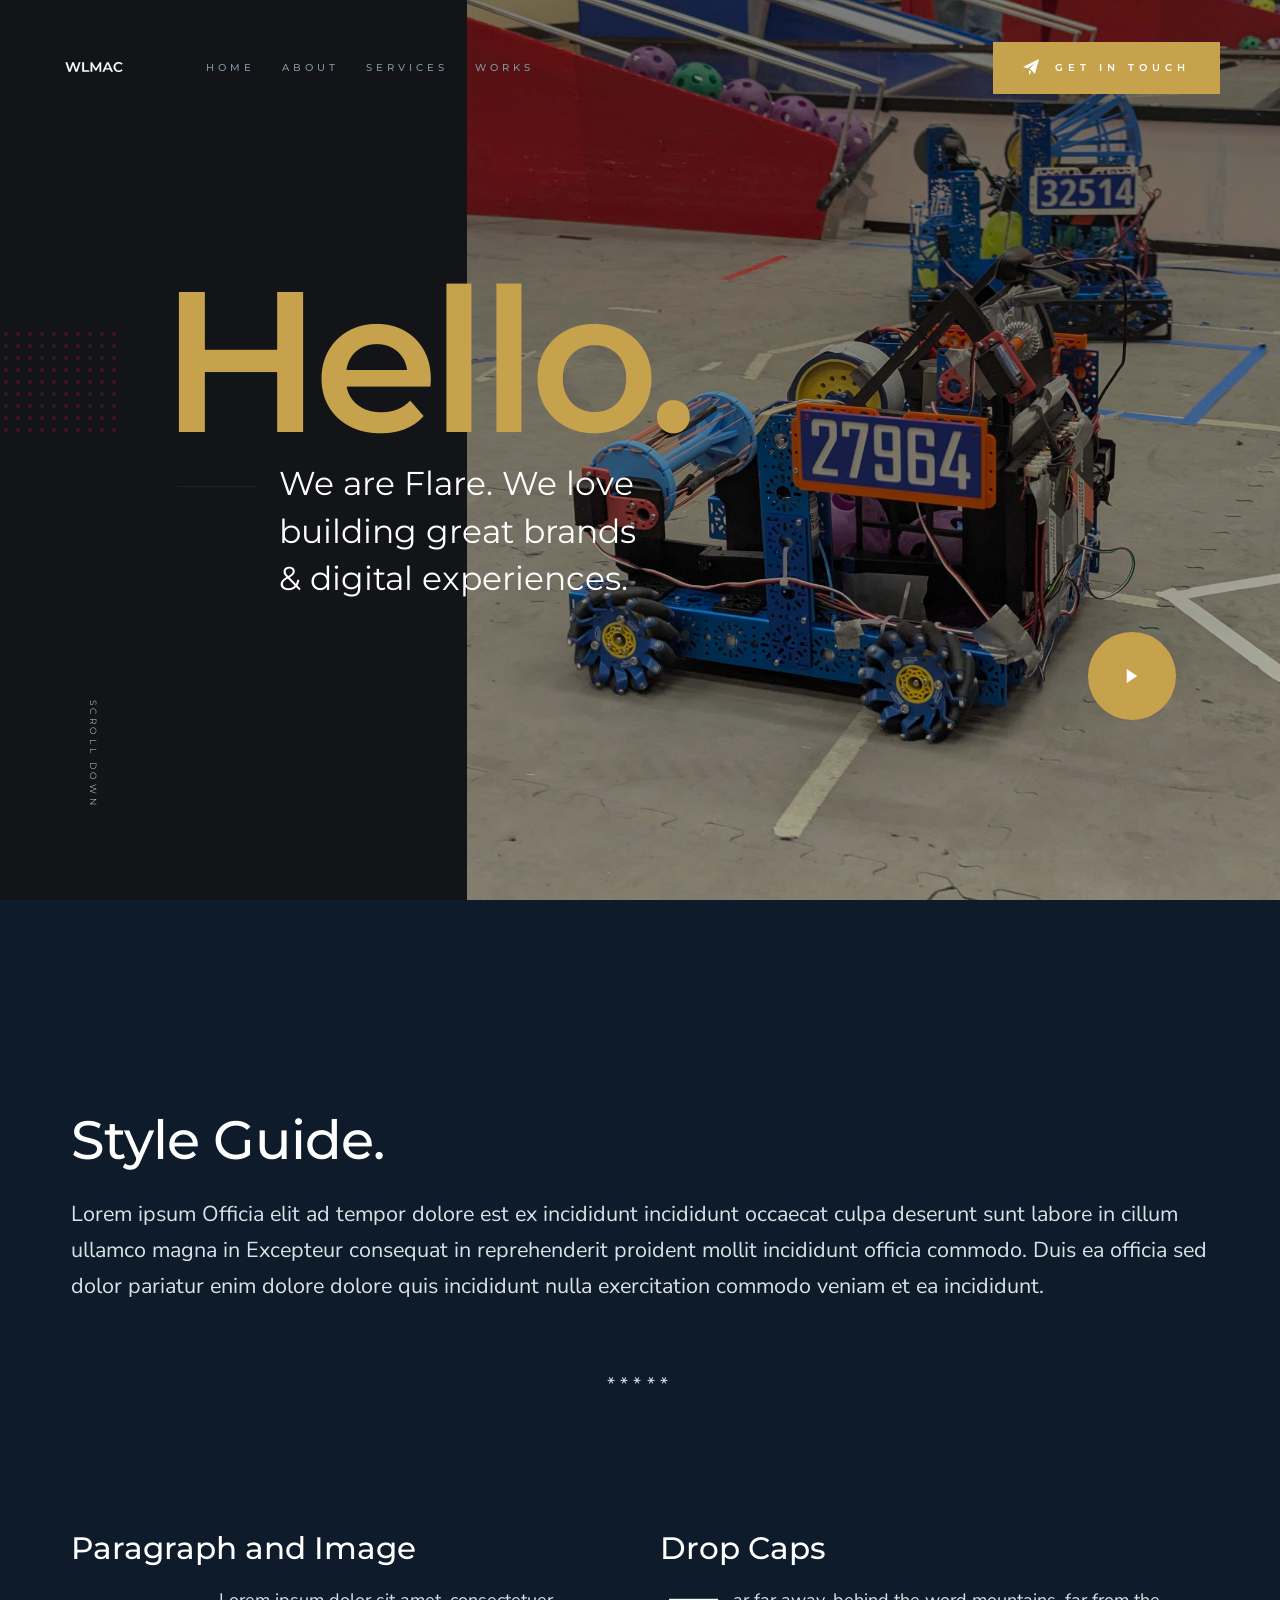
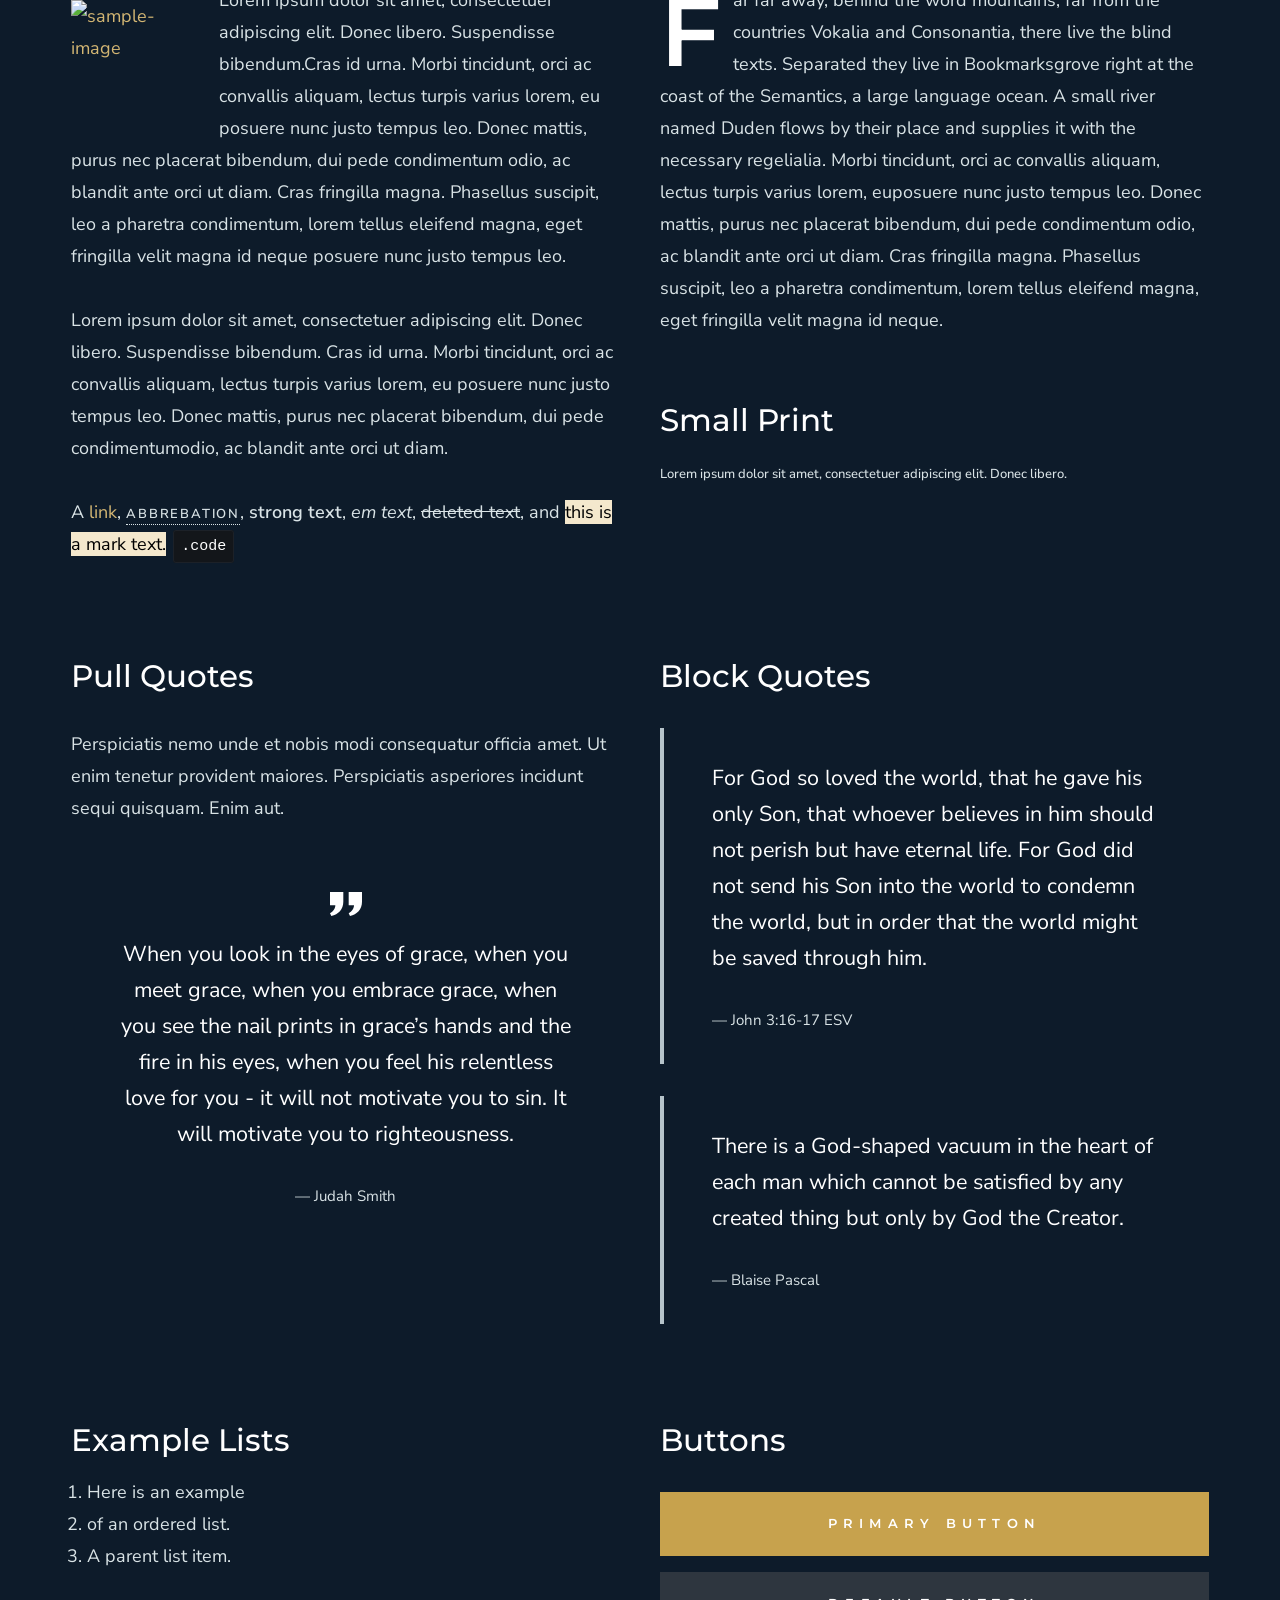
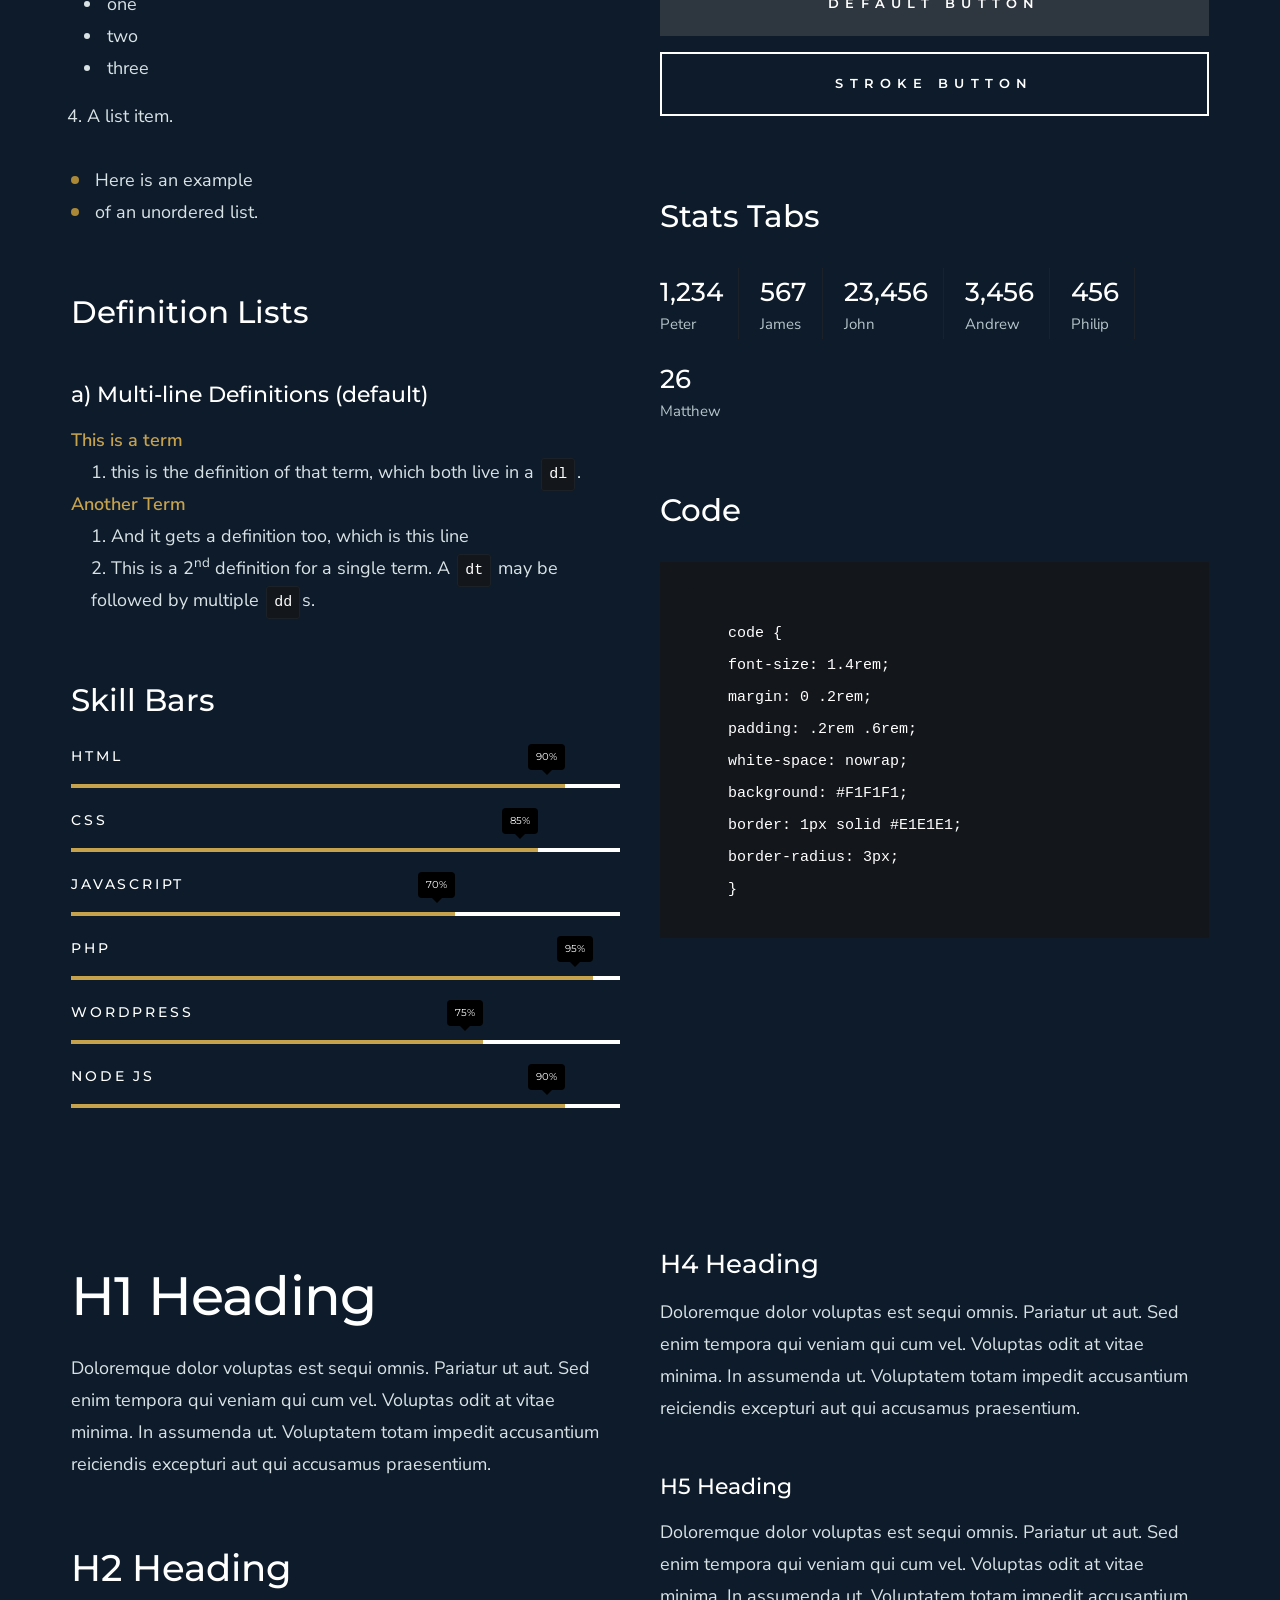
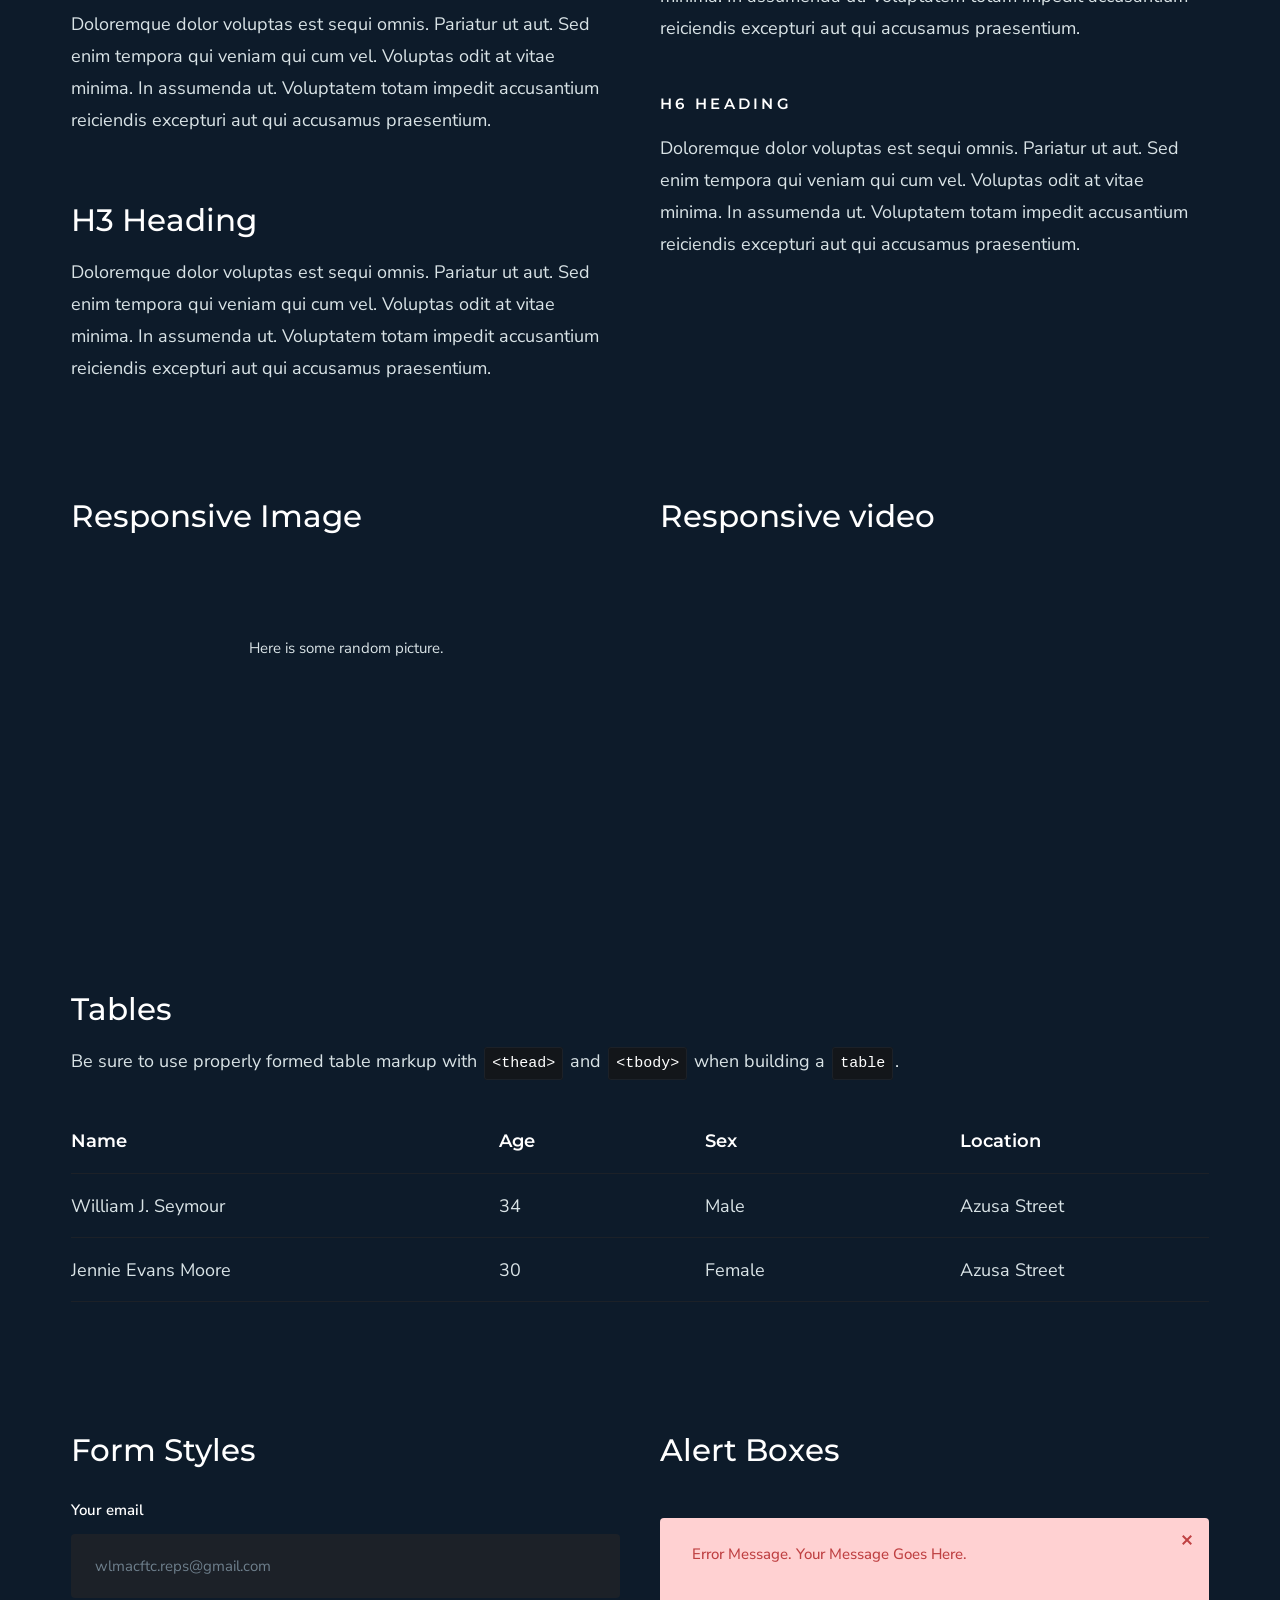
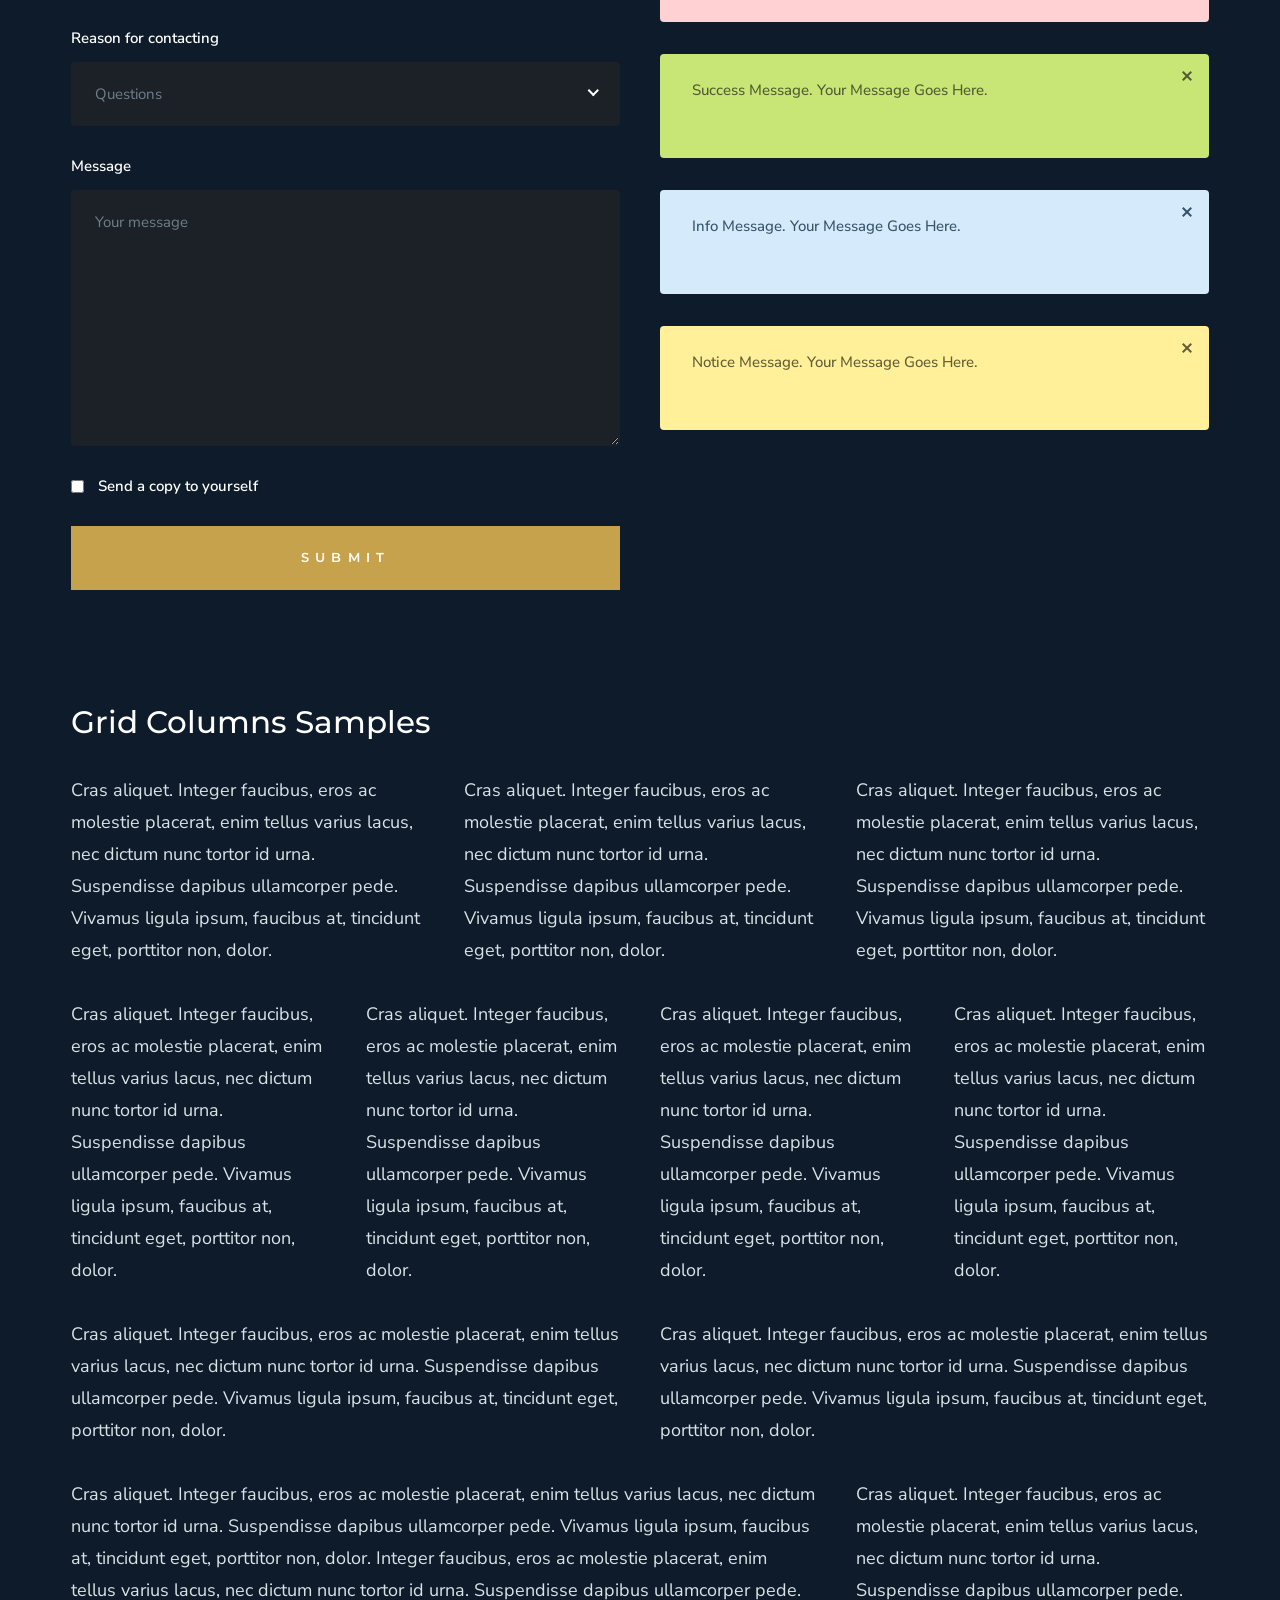
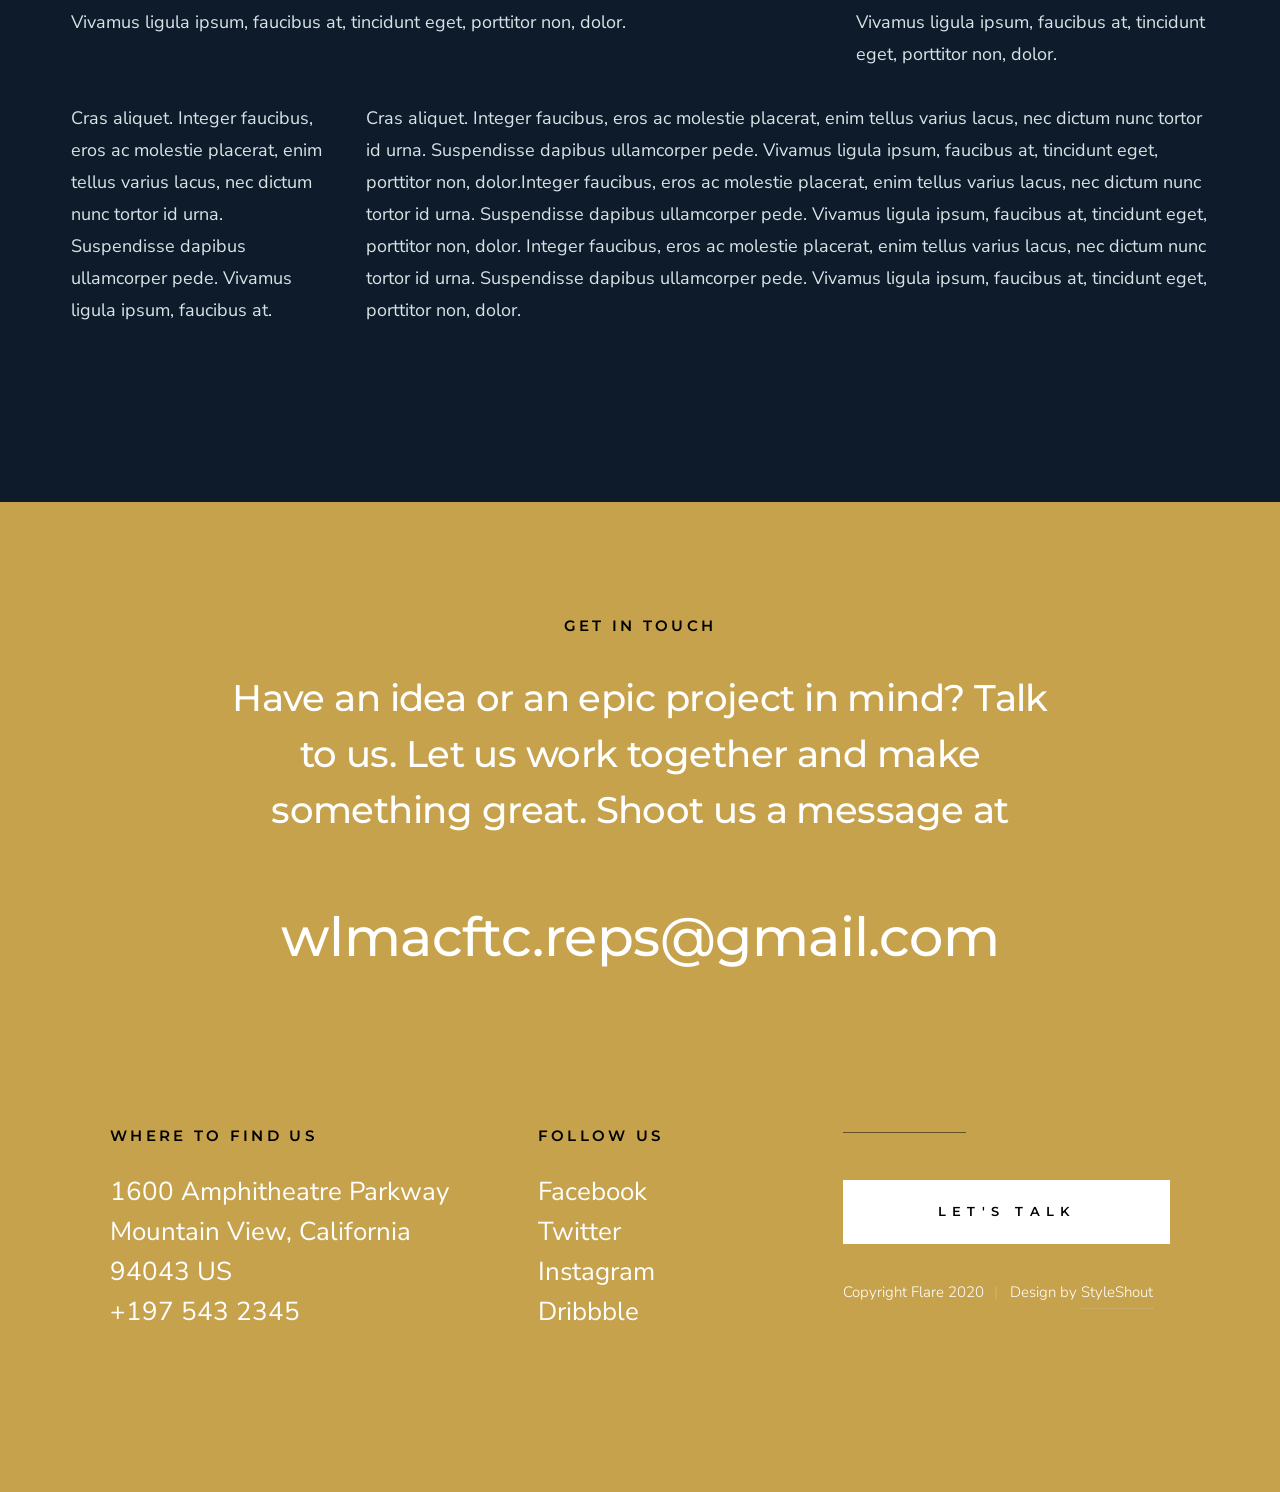
==== commit 19d713a0: "added contact and a lotta stuff" ====
--- a/styles.html
+++ b/styles.html
@@ -498,7 +498,7 @@
                 <form>
                     <div>
                         <label for="sampleInput">Your email</label>
-                        <input class="h-full-width" type="email" placeholder="test@mailbox.com" id="sampleInput">
+                        <input class="h-full-width" type="email" placeholder="wlmacftc.reps@gmail.com" id="sampleInput">
                     </div>
                     <div>
                         <label for="sampleRecipientInput">Reason for contacting</label>
@@ -714,7 +714,7 @@
         <div class="row h-text-center">
             <div class="column">
                 <p class="s-contact__email">
-                    <a href="mailto:#0">hello@flare.com</a>
+                    <a href="mailto:wlmacftc.reps@gmail.com">wlmacftc.reps@gmail.com</a>
                 </p>
             </div>
         </div>
--- a/css/styles.css
+++ b/css/styles.css
@@ -741,13 +741,12 @@
     margin-right: calc(var(--gutter-lg) * -1);
 }
 
-/* columns
- * -------------------------------------- */
 .column {
     -ms-flex: 1 1 0%;
     -webkit-box-flex: 1;
     flex: 1 1 0%;
     padding: 0 var(--gutter-lg);
+    align-self: flex-start;
 }
 
 .collapse>.column, .column.collapse {
@@ -3648,9 +3647,29 @@
 }
 
 
-/* ------------------------------------------------------------------- 
- * ## hero scroll
- * ------------------------------------------------------------------- */
+/* ================================================================= 
+ * ## hero scroll & accents
+ * ================================================================= */
+.s-hero .horizontal-line {
+    width: 32px;
+    height: 8rem;
+    position: absolute;
+    bottom: 2rem;
+    right: calc(6vw + 1px);
+    z-index: 1;
+}
+
+.s-hero .horizontal-line::before {
+    content: "";
+    display: block;
+    width: 1px;
+    background-color: var(--color-1-light);
+    position: absolute;
+    left: calc(50% + 1px);
+    top: 0;
+    bottom: 0;
+}
+
 .s-hero__scroll {
     position: absolute;
     left: 6vw;
@@ -4042,11 +4061,58 @@
 }
 
 
+/* ================================================================= 
+ * # services
+ * ================================================================= */
+.s-services .horizontal-line {
+    width: 32px;
+    height: 15rem;
+    position: absolute;
+    top: 0;
+    right: calc(6vw + 1px);
+}
+
+.s-services .horizontal-line::before {
+    content: "";
+    display: block;
+    width: 1px;
+    background-color: var(--color-1);
+    position: absolute;
+    left: calc(50% + 1px);
+    top: 0;
+    bottom: 0;
+}
+
+
+/* ================================================================= 
+ * # portfolio
+ * ================================================================= */
+.s-portfolio .horizontal-line {
+    width: 32px;
+    height: 12rem;
+    position: absolute;
+    top: -4rem;
+    left: calc(6vw + 1px);
+}
+
+.s-portfolio .horizontal-line::before {
+    content: "";
+    display: block;
+    width: 1px;
+    background-color: var(--color-1-light);
+    position: absolute;
+    right: calc(50% + 1px);
+    top: 0;
+    bottom: 0;
+}
+
+
 /* ------------------------------------------------------------------- 
  * ## about photo
  * ------------------------------------------------------------------- */
 .s-about__photo-block {
     position: relative;
+    min-height: 32rem;
 }
 
 .s-about__photo {
@@ -4054,11 +4120,17 @@
     background-repeat: no-repeat;
     background-position: center;
     background-size: cover;
-    position: absolute;
-    top: var(--vspace-0_5);
-    right: var(--gutter-lg);
-    left: var(--gutter-lg);
-    bottom: var(--vspace-1);
+    position: relative;
+    width: 100%;
+    height: 100%;
+    overflow: hidden;
+}
+
+.s-about__photo img {
+    display: block;
+    width: 100%;
+    height: 100%;
+    object-fit: cover;
 }
 
 
@@ -4121,7 +4193,7 @@
 
 @media screen and (max-width: 900px) {
     .s-about__photo-block {
-        display: none;
+        display: block;
     }
 }
 
@@ -4244,6 +4316,7 @@
 .s-portfolio__list {
     max-width: calc(var(--width-max) + 40px);
     padding-top: var(--vspace-1_5);
+    align-items: flex-start;
 }
 
 .folio-item {
@@ -4259,6 +4332,7 @@
  *---------------------------------------------- */
 .folio-item__thumb a {
     display: block;
+    line-height: 0;
 }
 
 .folio-item__thumb a::before {
@@ -4305,6 +4379,9 @@
 .folio-item__thumb img {
     vertical-align: bottom;
     margin-bottom: 0;
+    width: 100%;
+    height: auto;
+    display: block;
 }
 
 /* portfolio info
@@ -4691,7 +4768,7 @@
  * ------------------------------------------------------------------- */
 .s-contact {
     background-color: var(--color-1);
-    padding-top: calc(6 * var(--space));
+    padding-top: calc(3.5 * var(--space));
     padding-bottom: var(--vspace-2);
 }
 
@@ -4718,6 +4795,144 @@
 .s-contact__email a:hover, 
 .s-contact__email a:focus {
     border-bottom: 2px solid white;
+}
+
+.contact-grid {
+    width: min(100%, var(--width-wider));
+    max-width: var(--width-wider);
+    margin: 0 auto;
+    display: grid;
+    grid-template-columns: repeat(2, minmax(0, 1fr));
+    gap: calc(2 * var(--space));
+    align-items: stretch;
+}
+
+.contact-grid > .column {
+    max-width: none;
+    flex: 0 0 auto;
+}
+
+.contact-card {
+    background-color: rgba(255,255,255,0.12);
+    border: 1px solid rgba(255,255,255,0.14);
+    border-radius: 2rem;
+    padding: calc(2.5 * var(--space));
+    box-shadow: 0 40px 120px rgba(0, 0, 0, 0.12);
+    min-height: 100%;
+}
+
+.contact-card--info {
+    display: flex;
+    flex-direction: column;
+    justify-content: space-between;
+}
+
+.contact-card__header {
+    margin-bottom: var(--vspace-2);
+}
+
+.contact-card__header .h3 {
+    margin-top: 0;
+    margin-bottom: var(--vspace-0_75);
+    color: white;
+}
+
+.contact-card__header p {
+    max-width: 100%;
+    font-size: var(--text-md);
+    line-height: calc(1.2 * var(--space));
+    margin: 0;
+    color: var(--color-text-dark);
+}
+
+.contact-form {
+    display: grid;
+    gap: var(--vspace-0_50);
+}
+
+.contact-form__row {
+    display: grid;
+    grid-template-columns: 1fr;
+    gap: var(--vspace-0_50);
+}
+
+.contact-form__row .column {
+    flex: 0 0 100%;
+    max-width: 100%;
+}
+
+.contact-form label {
+    display: block;
+    margin-bottom: 0.80;
+    font-size: calc(var(--text-md) * 1.05);
+    font-weight: 700;
+    color: white;
+}
+
+.contact-form textarea,
+.contact-form input {
+    width: 100%;
+    box-sizing: border-box;
+    border-radius: 1rem;
+}
+
+.contact-form textarea {
+    min-height: 18rem;
+    resize: none;
+}
+
+.contact-form__actions {
+    margin-top: var(--vspace-0_5);
+}
+
+.contact-form__status {
+    margin: 0;
+    color: var(--color-white);
+    font-size: var(--text-sm);
+    min-height: 1.5rem;
+}
+
+.contact-info {
+    color: var(--color-white);
+}
+
+.contact-info__label {
+    margin-bottom: var(--vspace-0_25);
+    font-size: var(--text-sm);
+    text-transform: uppercase;
+    letter-spacing: .2em;
+    color: rgba(255,255,255,0.75);
+}
+
+.contact-info__email {
+    margin: var(--vspace-0_25) 0 var(--vspace-1) 0;
+    font-size: calc(var(--text-size) * 1.4);
+    line-height: 1.3;
+}
+
+.contact-info__email a {
+    color: white;
+    border-bottom: 1px dashed rgba(255,255,255,0.55);
+}
+
+.contact-info__note {
+    color: rgba(255,255,255,0.75);
+    line-height: calc(1.4 * var(--space));
+}
+
+@media screen and (max-width: 900px) {
+    .contact-card {
+        padding: calc(1.5 * var(--space));
+    }
+}
+
+@media screen and (max-width: 600px) {
+    .contact-card {
+        padding: calc(1.2 * var(--space));
+    }
+    .contact-card__header p {
+        max-width: 100%;
+    }
 }
 
 
